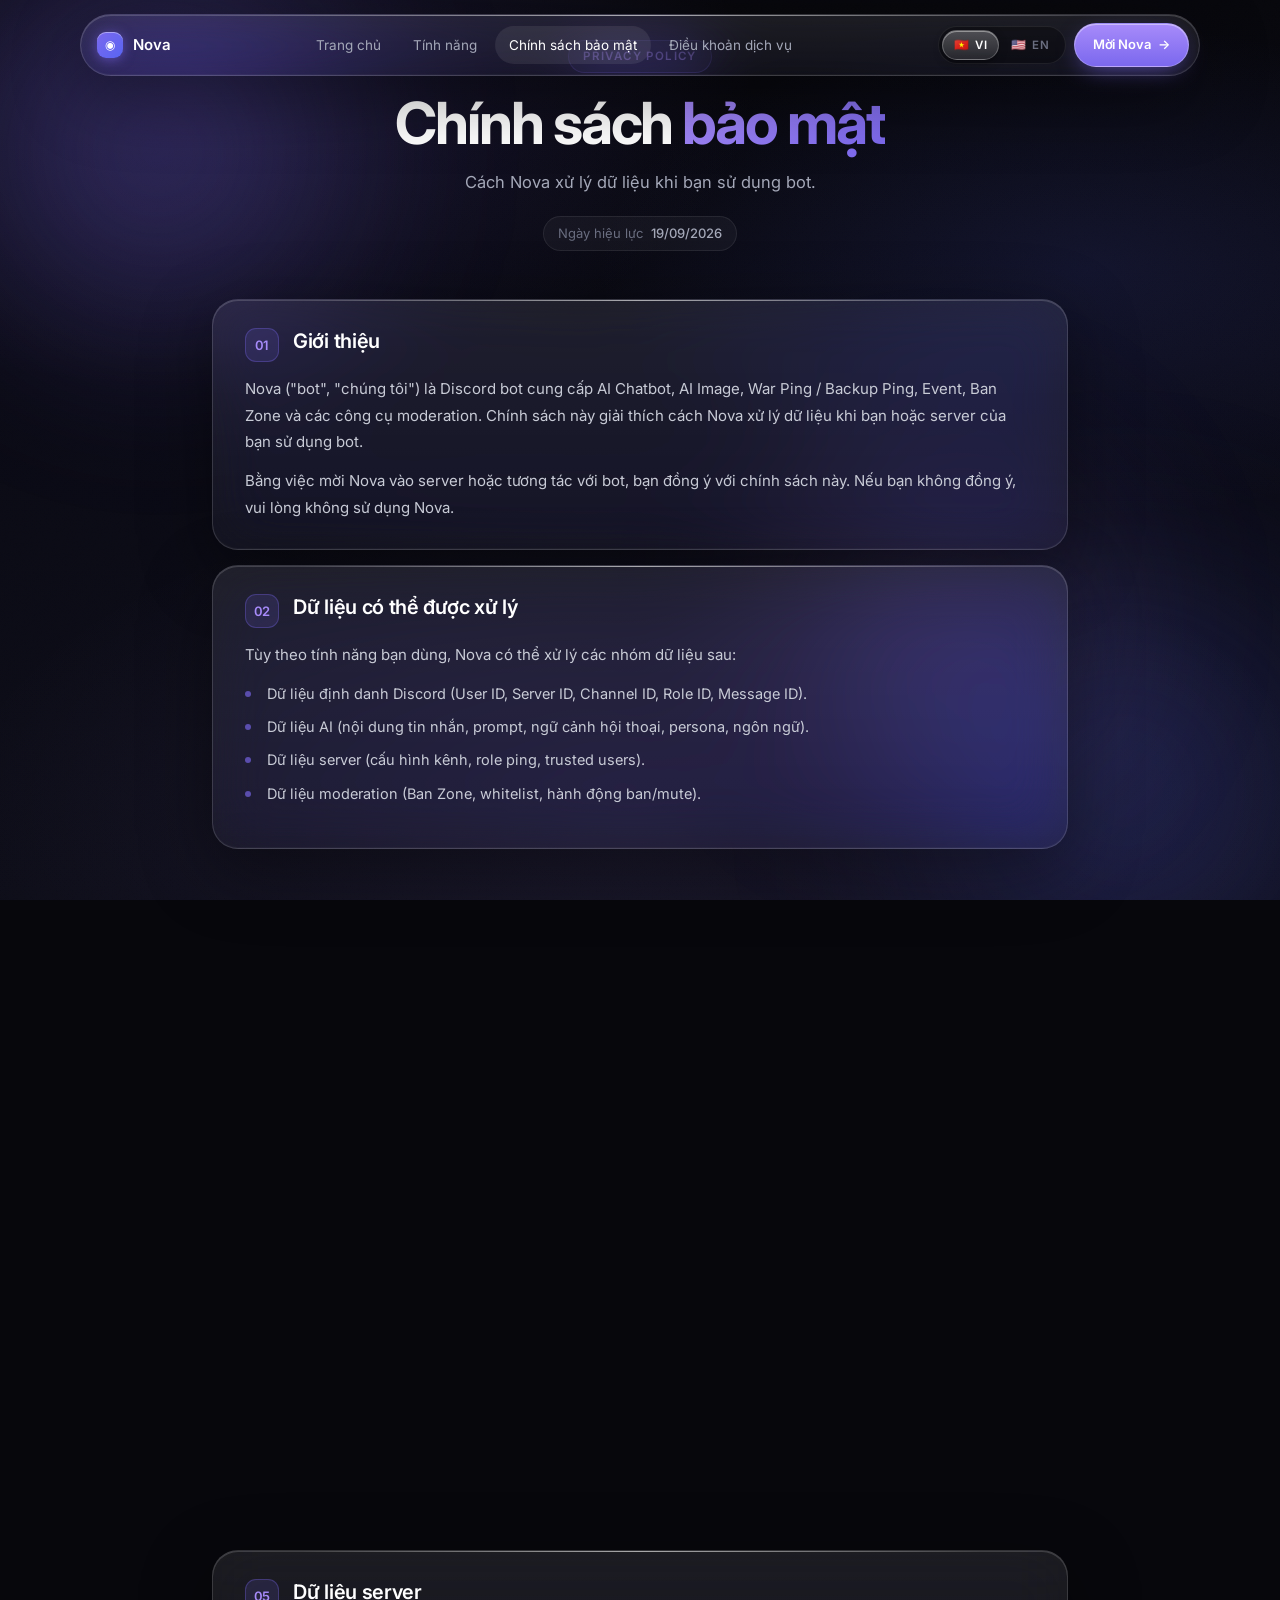
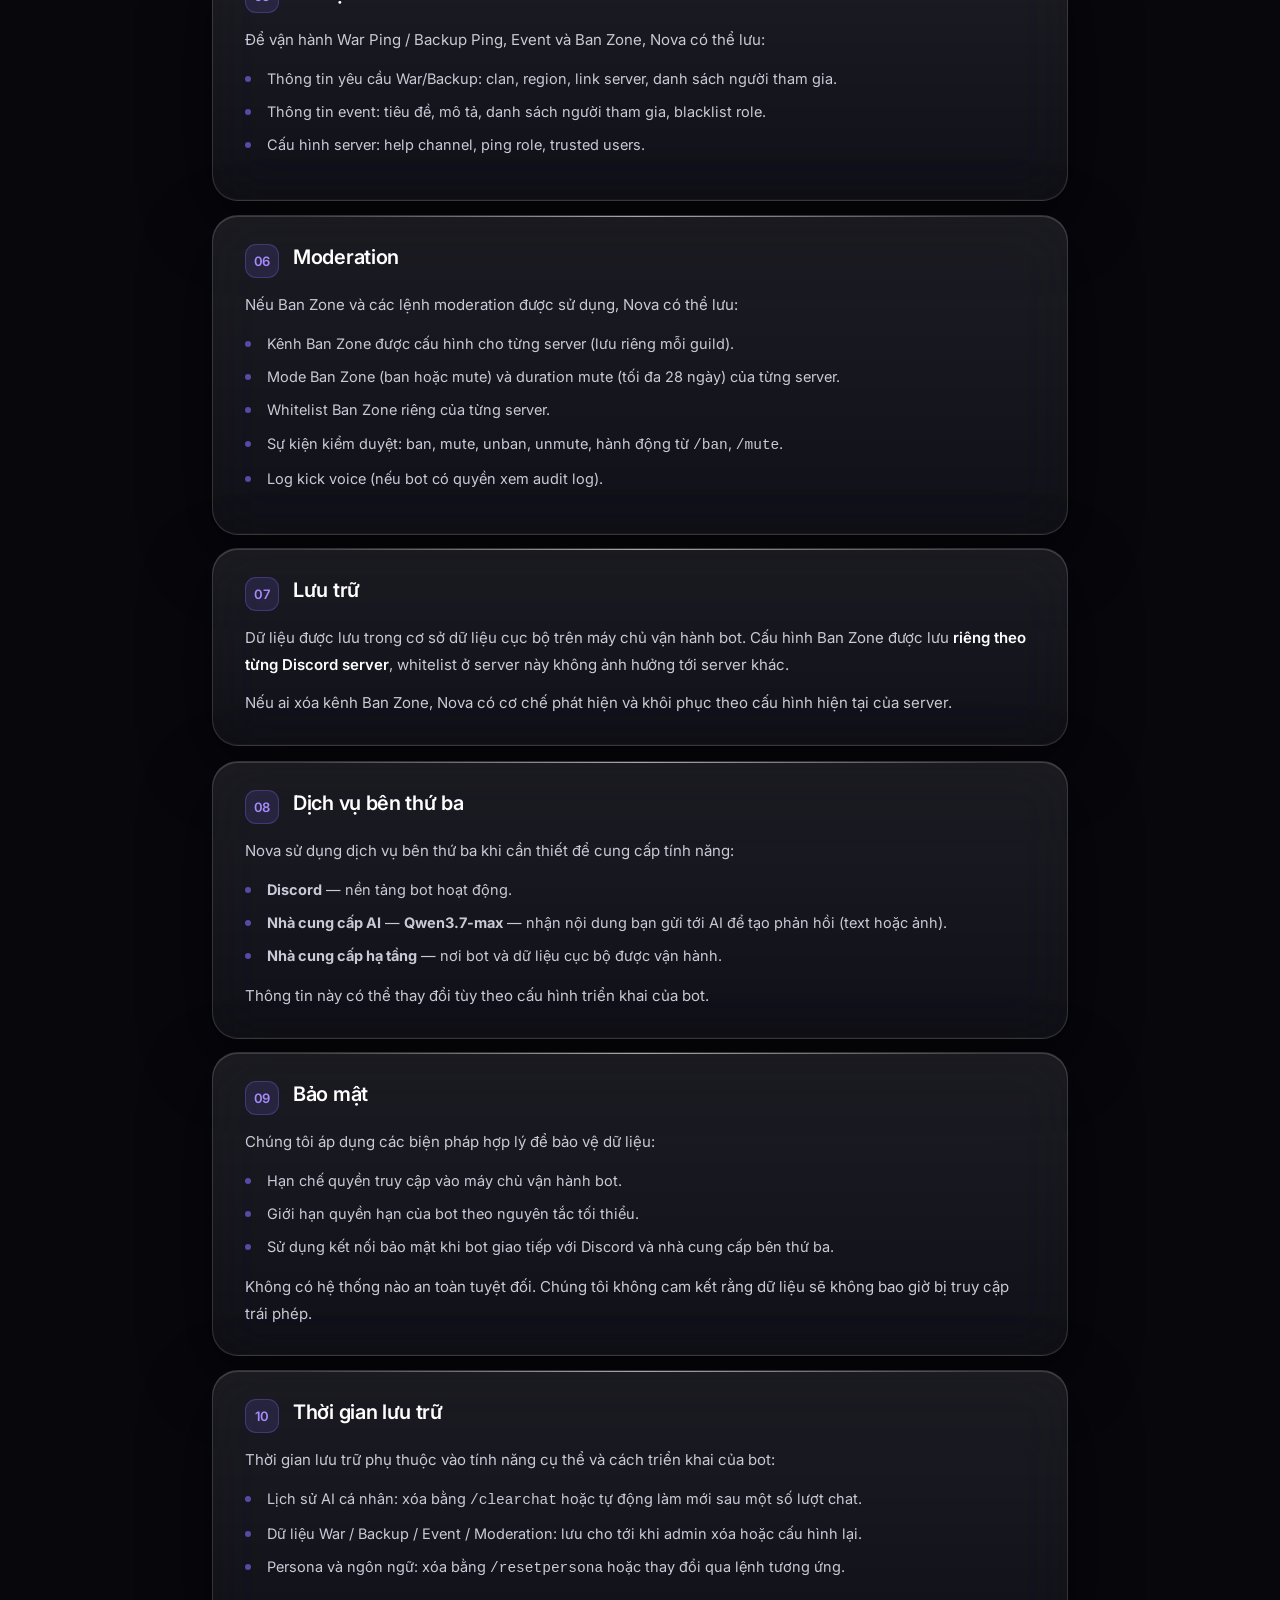
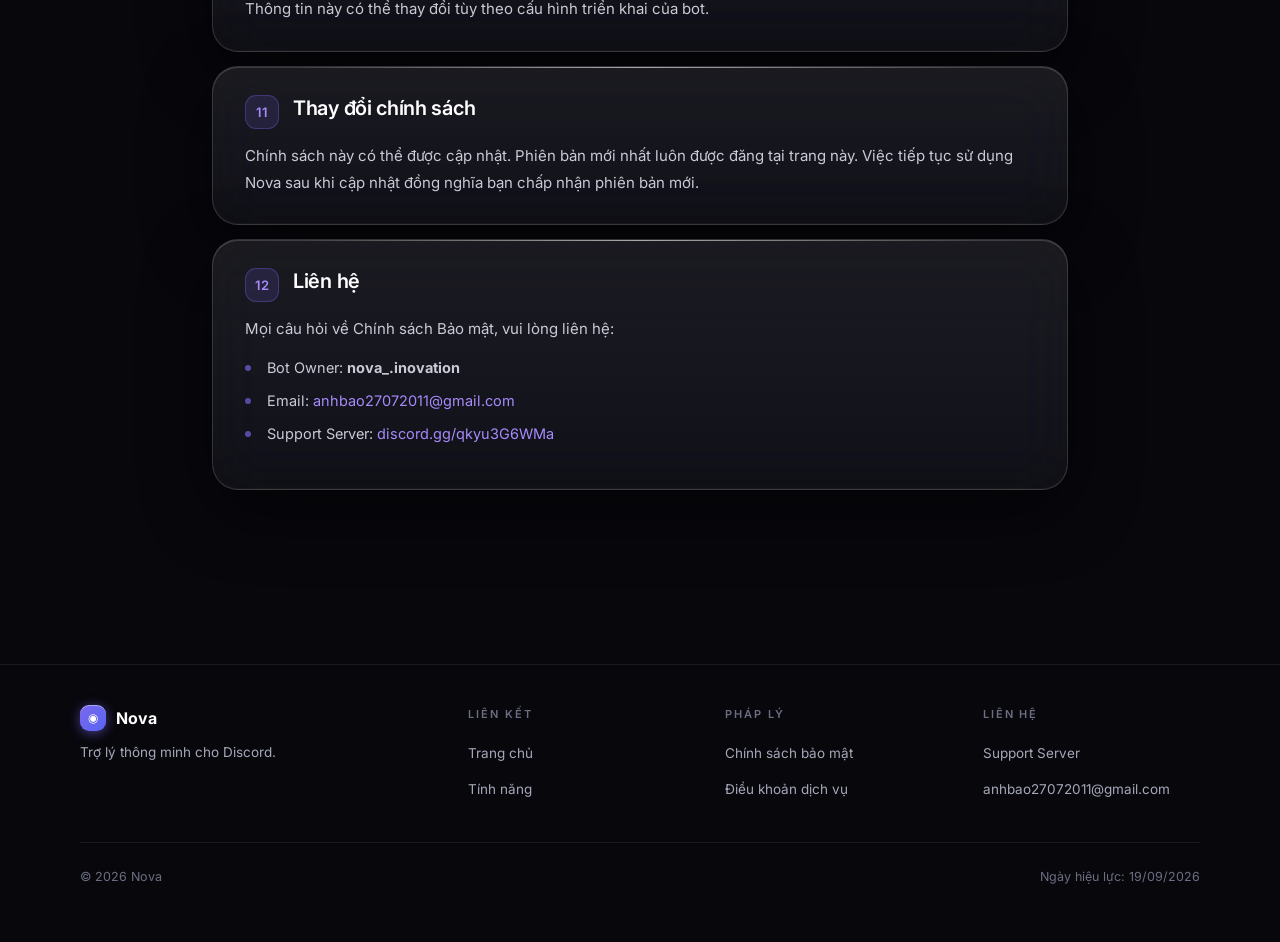
==== privacy-policy.html @ 2016fcd2 "Create privacy-policy.html" ====
<!DOCTYPE html>
<html lang="vi">
<head>
<meta charset="UTF-8">
<meta name="viewport" content="width=device-width, initial-scale=1, viewport-fit=cover">
<meta name="theme-color" content="#07070c">
<title>Chính sách bảo mật — Nova</title>
<meta name="description" content="Nova là Discord bot đa năng hỗ trợ AI, moderation, War, Backup, Event và nhiều công cụ quản lý cộng đồng.">
<meta property="og:title" content="Chính sách bảo mật — Nova">
<meta property="og:description" content="Cách Nova xử lý dữ liệu khi bạn sử dụng bot.">
<meta property="og:image" content="assets/avatar.png">
<meta name="twitter:card" content="summary_large_image">
<link rel="preconnect" href="https://fonts.googleapis.com">
<link rel="preconnect" href="https://fonts.gstatic.com" crossorigin>
<link href="https://fonts.googleapis.com/css2?family=Inter:wght@400;500;600;700&display=swap" rel="stylesheet">
<link rel="stylesheet" href="style.css">
</head>
<body data-page="privacy">

<div class="bg" aria-hidden="true">
  <div class="blob b1"></div>
  <div class="blob b2"></div>
  <div class="blob b3"></div>
</div>
<div class="grain" aria-hidden="true"></div>
<div class="page-fade" aria-hidden="true"></div>

<nav class="nav glass" aria-label="Main navigation">
  <a href="./index.html" class="nav-brand">
    <span class="nav-orb">◉</span>
    <span>Nova</span>
  </a>
  <div class="nav-links">
    <a href="./index.html" data-i18n="nav.home">Trang chủ</a>
    <a href="./index.html#features" data-i18n="nav.features">Tính năng</a>
    <a href="./privacy-policy.html" class="active" data-i18n="nav.privacy">Chính sách bảo mật</a>
    <a href="./terms-of-service.html" data-i18n="nav.terms">Điều khoản dịch vụ</a>
  </div>
  <div class="nav-right">
    <div class="lang" role="tablist" aria-label="Language">
      <span class="lang-thumb" aria-hidden="true"></span>
      <button data-lang="vi" class="active" role="tab" aria-selected="true">
        <span class="flag">🇻🇳</span><span>VI</span>
      </button>
      <button data-lang="en" role="tab" aria-selected="false">
        <span class="flag">🇺🇸</span><span>EN</span>
      </button>
    </div>
    <a href="#" data-invite class="invite-btn" target="_blank" rel="noopener noreferrer">
      <span data-i18n="nav.invite">Mời Nova</span>
      <span>→</span>
    </a>
    <button class="nav-toggle" aria-label="Menu" aria-expanded="false">
      <svg viewBox="0 0 24 24" fill="none" stroke="currentColor" stroke-width="2" stroke-linecap="round">
        <line x1="4" y1="7" x2="20" y2="7"/>
        <line x1="4" y1="12" x2="20" y2="12"/>
        <line x1="4" y1="17" x2="20" y2="17"/>
      </svg>
    </button>
  </div>
</nav>

<div class="mobile-menu glass" role="menu">
  <a href="./index.html" data-i18n="nav.home">Trang chủ</a>
  <a href="./index.html#features" data-i18n="nav.features">Tính năng</a>
  <a href="./privacy-policy.html" data-i18n="nav.privacy">Chính sách bảo mật</a>
  <a href="./terms-of-service.html" data-i18n="nav.terms">Điều khoản dịch vụ</a>
  <a href="#" data-invite class="invite-btn" target="_blank" rel="noopener noreferrer">
    <span data-i18n="nav.invite">Mời Nova</span>
    <span>→</span>
  </a>
</div>

<main class="legal-wrap">
  <div class="legal-head">
    <span class="legal-badge">Privacy Policy</span>
    <h1 class="reveal" data-i18n-html="legal.privacy.title">Chính sách <em>bảo mật</em></h1>
    <p class="section-sub reveal" data-i18n="legal.privacy.sub">Cách Nova xử lý dữ liệu khi bạn sử dụng bot.</p>
    <div class="meta reveal" style="margin-top:20px;">
      <span data-i18n="meta.effective">Ngày hiệu lực</span>
      <strong>19/09/2026</strong>
    </div>
  </div>

  <section class="legal-section glass reveal">
    <h2><span class="n">01</span><span>Giới thiệu</span></h2>
    <p>Nova ("bot", "chúng tôi") là Discord bot cung cấp AI Chatbot, AI Image, War Ping / Backup Ping, Event, Ban Zone và các công cụ moderation. Chính sách này giải thích cách Nova xử lý dữ liệu khi bạn hoặc server của bạn sử dụng bot.</p>
    <p>Bằng việc mời Nova vào server hoặc tương tác với bot, bạn đồng ý với chính sách này. Nếu bạn không đồng ý, vui lòng không sử dụng Nova.</p>
  </section>

  <section class="legal-section glass reveal">
    <h2><span class="n">02</span><span>Dữ liệu có thể được xử lý</span></h2>
    <p>Tùy theo tính năng bạn dùng, Nova có thể xử lý các nhóm dữ liệu sau:</p>
    <ul>
      <li>Dữ liệu định danh Discord (User ID, Server ID, Channel ID, Role ID, Message ID).</li>
      <li>Dữ liệu AI (nội dung tin nhắn, prompt, ngữ cảnh hội thoại, persona, ngôn ngữ).</li>
      <li>Dữ liệu server (cấu hình kênh, role ping, trusted users).</li>
      <li>Dữ liệu moderation (Ban Zone, whitelist, hành động ban/mute).</li>
    </ul>
  </section>

  <section class="legal-section glass reveal">
    <h2><span class="n">03</span><span>Dữ liệu Discord</span></h2>
    <p>Nova có thể lưu các định danh do Discord cung cấp để vận hành bot:</p>
    <ul>
      <li><strong>User ID</strong> — gắn cài đặt, lịch sử AI, tham gia event, bản ghi moderation với người dùng.</li>
      <li><strong>Server (Guild) ID</strong> — tách cấu hình và dữ liệu giữa các server, đặc biệt cho Ban Zone.</li>
      <li><strong>Channel ID</strong> — xác định kênh AI, kênh Ban Zone, panel.</li>
      <li><strong>Role ID</strong> — lưu role ping, hacker role, joined role, blacklist event.</li>
      <li><strong>Message ID</strong> — gắn panel tương tác với tin nhắn cụ thể.</li>
    </ul>
  </section>

  <section class="legal-section glass reveal">
    <h2><span class="n">04</span><span>Dữ liệu AI</span></h2>
    <p>Khi bạn sử dụng tính năng AI, Nova có thể xử lý:</p>
    <ul>
      <li>Prompt hoặc tin nhắn bạn gửi tới AI (qua <code>/chat</code> hoặc kênh AI).</li>
      <li>Prompt mô tả ảnh qua <code>/image</code> và ảnh AI tạo ra.</li>
      <li>Ngữ cảnh hội thoại (riêng từng người hoặc dùng chung cho cả kênh).</li>
      <li>Persona và ngôn ngữ giao diện bạn chọn.</li>
    </ul>
    <p>Nội dung bạn gửi tới AI có thể được truyền tới nhà cung cấp mô hình bên thứ ba <strong>Qwen3.7-max</strong> để tạo phản hồi. Chúng tôi không kiểm soát chính sách xử lý dữ liệu của nhà cung cấp đó.</p>
  </section>

  <section class="legal-section glass reveal">
    <h2><span class="n">05</span><span>Dữ liệu server</span></h2>
    <p>Để vận hành War Ping / Backup Ping, Event và Ban Zone, Nova có thể lưu:</p>
    <ul>
      <li>Thông tin yêu cầu War/Backup: clan, region, link server, danh sách người tham gia.</li>
      <li>Thông tin event: tiêu đề, mô tả, danh sách người tham gia, blacklist role.</li>
      <li>Cấu hình server: help channel, ping role, trusted users.</li>
    </ul>
  </section>

  <section class="legal-section glass reveal">
    <h2><span class="n">06</span><span>Moderation</span></h2>
    <p>Nếu Ban Zone và các lệnh moderation được sử dụng, Nova có thể lưu:</p>
    <ul>
      <li>Kênh Ban Zone được cấu hình cho từng server (lưu riêng mỗi guild).</li>
      <li>Mode Ban Zone (ban hoặc mute) và duration mute (tối đa 28 ngày) của từng server.</li>
      <li>Whitelist Ban Zone riêng của từng server.</li>
      <li>Sự kiện kiểm duyệt: ban, mute, unban, unmute, hành động từ <code>/ban</code>, <code>/mute</code>.</li>
      <li>Log kick voice (nếu bot có quyền xem audit log).</li>
    </ul>
  </section>

  <section class="legal-section glass reveal">
    <h2><span class="n">07</span><span>Lưu trữ</span></h2>
    <p>Dữ liệu được lưu trong cơ sở dữ liệu cục bộ trên máy chủ vận hành bot. Cấu hình Ban Zone được lưu <strong>riêng theo từng Discord server</strong>, whitelist ở server này không ảnh hưởng tới server khác.</p>
    <p>Nếu ai xóa kênh Ban Zone, Nova có cơ chế phát hiện và khôi phục theo cấu hình hiện tại của server.</p>
  </section>

  <section class="legal-section glass reveal">
    <h2><span class="n">08</span><span>Dịch vụ bên thứ ba</span></h2>
    <p>Nova sử dụng dịch vụ bên thứ ba khi cần thiết để cung cấp tính năng:</p>
    <ul>
      <li><strong>Discord</strong> — nền tảng bot hoạt động.</li>
      <li><strong>Nhà cung cấp AI</strong> — <strong>Qwen3.7-max</strong> — nhận nội dung bạn gửi tới AI để tạo phản hồi (text hoặc ảnh).</li>
      <li><strong>Nhà cung cấp hạ tầng</strong> — nơi bot và dữ liệu cục bộ được vận hành.</li>
    </ul>
    <p>Thông tin này có thể thay đổi tùy theo cấu hình triển khai của bot.</p>
  </section>

  <section class="legal-section glass reveal">
    <h2><span class="n">09</span><span>Bảo mật</span></h2>
    <p>Chúng tôi áp dụng các biện pháp hợp lý để bảo vệ dữ liệu:</p>
    <ul>
      <li>Hạn chế quyền truy cập vào máy chủ vận hành bot.</li>
      <li>Giới hạn quyền hạn của bot theo nguyên tắc tối thiểu.</li>
      <li>Sử dụng kết nối bảo mật khi bot giao tiếp với Discord và nhà cung cấp bên thứ ba.</li>
    </ul>
    <p>Không có hệ thống nào an toàn tuyệt đối. Chúng tôi không cam kết rằng dữ liệu sẽ không bao giờ bị truy cập trái phép.</p>
  </section>

  <section class="legal-section glass reveal">
    <h2><span class="n">10</span><span>Thời gian lưu trữ</span></h2>
    <p>Thời gian lưu trữ phụ thuộc vào tính năng cụ thể và cách triển khai của bot:</p>
    <ul>
      <li>Lịch sử AI cá nhân: xóa bằng <code>/clearchat</code> hoặc tự động làm mới sau một số lượt chat.</li>
      <li>Dữ liệu War / Backup / Event / Moderation: lưu cho tới khi admin xóa hoặc cấu hình lại.</li>
      <li>Persona và ngôn ngữ: xóa bằng <code>/resetpersona</code> hoặc thay đổi qua lệnh tương ứng.</li>
    </ul>
    <p>Thông tin này có thể thay đổi tùy theo cấu hình triển khai của bot.</p>
  </section>

  <section class="legal-section glass reveal">
    <h2><span class="n">11</span><span>Thay đổi chính sách</span></h2>
    <p>Chính sách này có thể được cập nhật. Phiên bản mới nhất luôn được đăng tại trang này. Việc tiếp tục sử dụng Nova sau khi cập nhật đồng nghĩa bạn chấp nhận phiên bản mới.</p>
  </section>

  <section class="legal-section glass reveal">
    <h2><span class="n">12</span><span>Liên hệ</span></h2>
    <p>Mọi câu hỏi về Chính sách Bảo mật, vui lòng liên hệ:</p>
    <ul>
      <li>Bot Owner: <strong>nova_.inovation</strong></li>
      <li>Email: <a href="mailto:anhbao27072011@gmail.com">anhbao27072011@gmail.com</a></li>
      <li>Support Server: <a href="https://discord.gg/qkyu3G6WMa" target="_blank" rel="noopener noreferrer">discord.gg/qkyu3G6WMa</a></li>
    </ul>
  </section>
</main>

<footer>
  <div class="footer-inner">
    <div>
      <div class="footer-brand"><span class="nav-orb">◉</span><span>Nova</span></div>
      <p class="footer-tagline" data-i18n="footer.tagline">Trợ lý thông minh cho Discord.</p>
    </div>
    <div class="footer-col">
      <h5 data-i18n="footer.links">Liên kết</h5>
      <ul>
        <li><a href="./index.html" data-i18n="nav.home">Trang chủ</a></li>
        <li><a href="./index.html#features" data-i18n="nav.features">Tính năng</a></li>
      </ul>
    </div>
    <div class="footer-col">
      <h5 data-i18n="footer.legal">Pháp lý</h5>
      <ul>
        <li><a href="./privacy-policy.html" data-i18n="nav.privacy">Chính sách bảo mật</a></li>
        <li><a href="./terms-of-service.html" data-i18n="nav.terms">Điều khoản dịch vụ</a></li>
      </ul>
    </div>
    <div class="footer-col">
      <h5 data-i18n="footer.contact">Liên hệ</h5>
      <ul>
        <li><a href="https://discord.gg/qkyu3G6WMa" target="_blank" rel="noopener noreferrer">Support Server</a></li>
        <li><a href="mailto:anhbao27072011@gmail.com">anhbao27072011@gmail.com</a></li>
      </ul>
    </div>
  </div>
  <div class="footer-bottom">
    <span data-i18n="footer.copyright">© 2026 Nova</span>
    <span><span data-i18n="footer.effective">Ngày hiệu lực</span>: 19/09/2026</span>
  </div>
</footer>

<script src="script.js"></script>
</body>
</html>
---- style.css ----
/* ============================================================
   NOVA — iOS 27 Liquid Glass Theme
   ============================================================ */

*, *::before, *::after { box-sizing: border-box; margin: 0; padding: 0; }

:root {
  --bg: #07070c;
  --bg-2: #0d0d18;
  --fg: #f2f3f7;
  --fg-dim: #a4a8b8;
  --fg-mute: #6a6e80;
  --line: rgba(255,255,255,0.08);
  --line-2: rgba(255,255,255,0.14);

  --accent: #7b68ee;
  --accent-2: #5865f2;
  --accent-3: #a78bfa;
  --accent-soft: rgba(123,104,238,0.18);

  --glass: rgba(255,255,255,0.055);
  --glass-2: rgba(255,255,255,0.085);
  --glass-3: rgba(255,255,255,0.12);

  --shadow-1: 0 8px 32px rgba(0,0,0,0.32);
  --shadow-2: 0 20px 70px rgba(0,0,0,0.42);

  --r-sm: 14px;
  --r-md: 20px;
  --r-lg: 26px;
  --r-xl: 34px;
  --r-pill: 999px;

  --nav-h: 62px;
  --ease: cubic-bezier(.34,1.56,.64,1);
  --ease-out: cubic-bezier(.16,1,.3,1);
}

html { scroll-behavior: smooth; -webkit-text-size-adjust: 100%; }

body {
  font-family: -apple-system, BlinkMacSystemFont, 'SF Pro Display', 'Inter', system-ui, sans-serif;
  font-size: 16px;
  line-height: 1.65;
  color: var(--fg);
  background: var(--bg);
  -webkit-font-smoothing: antialiased;
  min-height: 100vh;
  overflow-x: hidden;
  position: relative;
  padding-bottom: env(safe-area-inset-bottom);
}

body.lang-loading { opacity: 0; }
body.lang-ready { opacity: 1; transition: opacity .35s var(--ease-out); }

a { color: inherit; text-decoration: none; transition: color .2s; }
button { font: inherit; color: inherit; background: none; border: none; cursor: pointer; }
img { display: block; max-width: 100%; height: auto; }

::selection { background: var(--accent-soft); color: #fff; }

/* ============ BACKGROUND ============ */
.bg {
  position: fixed;
  inset: 0;
  z-index: -2;
  overflow: hidden;
  pointer-events: none;
  background:
    radial-gradient(ellipse 80% 60% at 15% 10%, rgba(123,104,238,0.16), transparent 55%),
    radial-gradient(ellipse 70% 50% at 85% 30%, rgba(88,101,242,0.12), transparent 55%),
    radial-gradient(ellipse 90% 60% at 50% 90%, rgba(167,139,250,0.09), transparent 60%),
    linear-gradient(180deg, #07070c 0%, #0a0a14 40%, #0d0d18 100%);
}

.blob {
  position: absolute;
  border-radius: 50%;
  filter: blur(90px);
  opacity: .55;
  will-change: transform;
  transform: translate3d(0,0,0);
}
.blob.b1 {
  width: 520px; height: 520px;
  top: -12%; left: -8%;
  background: radial-gradient(circle, rgba(123,104,238,0.65), transparent 68%);
  animation: drift1 28s ease-in-out infinite;
}
.blob.b2 {
  width: 620px; height: 620px;
  bottom: -22%; right: -12%;
  background: radial-gradient(circle, rgba(88,101,242,0.5), transparent 68%);
  animation: drift2 34s ease-in-out infinite;
}
.blob.b3 {
  width: 480px; height: 480px;
  top: 42%; left: 55%;
  background: radial-gradient(circle, rgba(167,139,250,0.42), transparent 68%);
  animation: drift3 40s ease-in-out infinite;
}
@keyframes drift1 {
  0%,100% { transform: translate3d(0,0,0) scale(1); }
  50% { transform: translate3d(80px,60px,0) scale(1.12); }
}
@keyframes drift2 {
  0%,100% { transform: translate3d(0,0,0) scale(1); }
  50% { transform: translate3d(-90px,-50px,0) scale(.92); }
}
@keyframes drift3 {
  0%,100% { transform: translate3d(-50%,-50%,0) scale(1); }
  50% { transform: translate3d(-30%,-40%,0) scale(1.2); }
}

.grain {
  position: fixed; inset: 0;
  z-index: -1;
  pointer-events: none;
  opacity: .035;
  mix-blend-mode: overlay;
  background-image: url("data:image/svg+xml;utf8,<svg xmlns='http://www.w3.org/2000/svg' width='180' height='180'><filter id='n'><feTurbulence type='fractalNoise' baseFrequency='.9' numOctaves='2' stitchTiles='stitch'/></filter><rect width='100%25' height='100%25' filter='url(%23n)'/></svg>");
}

/* ============ GLASS ============ */
.glass {
  background: linear-gradient(180deg, rgba(255,255,255,.085), rgba(255,255,255,.04));
  backdrop-filter: blur(28px) saturate(180%);
  -webkit-backdrop-filter: blur(28px) saturate(180%);
  border: 1px solid var(--line-2);
  box-shadow:
    var(--shadow-2),
    inset 0 1px 0 rgba(255,255,255,.16),
    inset 0 -1px 0 rgba(255,255,255,.03);
  position: relative;
}
.glass::before {
  content: '';
  position: absolute; top: 0; left: 10%; right: 10%; height: 1px;
  background: linear-gradient(90deg, transparent, rgba(255,255,255,.55), transparent);
  pointer-events: none;
}

/* ============ PAGE TRANSITION ============ */
.page-fade {
  position: fixed; inset: 0;
  z-index: 9999;
  pointer-events: none;
  background: var(--bg);
  opacity: 0;
  transition: opacity .38s var(--ease-out);
}
.page-fade.active { opacity: 1; pointer-events: auto; }

/* ============ NAVBAR ============ */
.nav {
  position: fixed;
  top: calc(14px + env(safe-area-inset-top));
  left: 50%;
  transform: translateX(-50%) scale(1);
  z-index: 100;
  width: min(1120px, calc(100vw - 28px));
  height: var(--nav-h);
  display: flex;
  align-items: center;
  justify-content: space-between;
  gap: 12px;
  padding: 0 10px 0 16px;
  border-radius: var(--r-pill);
  transition: transform .4s var(--ease), backdrop-filter .3s;
}
.nav.scrolled { transform: translateX(-50%) scale(.97); }

.nav-brand {
  display: flex;
  align-items: center;
  gap: 10px;
  font-weight: 600;
  font-size: 15px;
  letter-spacing: -.01em;
  color: #fff;
  flex-shrink: 0;
}
.nav-orb {
  width: 26px; height: 26px;
  border-radius: 9px;
  background: linear-gradient(135deg, var(--accent), var(--accent-2));
  box-shadow: 0 2px 12px rgba(123,104,238,.55), inset 0 1px 0 rgba(255,255,255,.4);
  display: flex; align-items: center; justify-content: center;
  font-size: 12px;
}
.nav-links {
  display: flex;
  gap: 4px;
  font-size: 13.5px;
  color: var(--fg-dim);
  flex: 1;
  justify-content: center;
}
.nav-links a {
  padding: 8px 14px;
  border-radius: var(--r-pill);
  transition: color .25s, background .25s;
  white-space: nowrap;
}
.nav-links a:hover { color: var(--fg); background: rgba(255,255,255,.05); }
.nav-links a.active { color: #fff; background: rgba(255,255,255,.08); }

.nav-right { display: flex; align-items: center; gap: 8px; flex-shrink: 0; }

/* ============ LANGUAGE SWITCH (iOS segmented) ============ */
.lang {
  position: relative;
  display: inline-flex;
  padding: 3px;
  border-radius: var(--r-pill);
  background: rgba(0,0,0,.32);
  border: 1px solid rgba(255,255,255,.08);
  height: 38px;
  align-items: center;
}
.lang-thumb {
  position: absolute;
  top: 3px; bottom: 3px;
  border-radius: var(--r-pill);
  background: linear-gradient(180deg, rgba(255,255,255,.26), rgba(255,255,255,.11));
  border: 1px solid rgba(255,255,255,.24);
  box-shadow: 0 3px 10px -2px rgba(0,0,0,.5), inset 0 1px 0 rgba(255,255,255,.4);
  transition: transform .5s var(--ease), width .5s var(--ease);
  z-index: 1;
  pointer-events: none;
}
.lang button {
  position: relative;
  z-index: 2;
  padding: 6px 12px;
  border-radius: var(--r-pill);
  font-size: 11.5px;
  font-weight: 600;
  letter-spacing: .06em;
  color: var(--fg-mute);
  transition: color .3s;
  display: inline-flex;
  align-items: center;
  gap: 5px;
}
.lang button.active { color: #fff; }
.lang button .flag { font-size: 12px; line-height: 1; }

/* ============ INVITE BUTTON ============ */
.invite-btn {
  display: inline-flex;
  align-items: center;
  gap: 7px;
  padding: 10px 18px;
  border-radius: var(--r-pill);
  background: linear-gradient(180deg, var(--accent-3), var(--accent));
  color: #fff !important;
  font-size: 13px;
  font-weight: 600;
  letter-spacing: -.005em;
  border: 1px solid rgba(255,255,255,.24);
  box-shadow: 0 8px 24px -8px rgba(123,104,238,.7), inset 0 1px 0 rgba(255,255,255,.4);
  transition: transform .3s var(--ease), box-shadow .3s, filter .2s;
  white-space: nowrap;
}
.invite-btn:hover {
  transform: translateY(-1px) scale(1.02);
  box-shadow: 0 12px 32px -8px rgba(123,104,238,.85), inset 0 1px 0 rgba(255,255,255,.5);
  filter: brightness(1.06);
}
.invite-btn:active { transform: scale(.97); }

/* ============ MOBILE NAV ============ */
.nav-toggle {
  display: none;
  width: 42px; height: 42px;
  border-radius: 50%;
  background: rgba(255,255,255,.06);
  border: 1px solid var(--line);
  align-items: center;
  justify-content: center;
  color: var(--fg);
}
.nav-toggle svg { width: 18px; height: 18px; }

.mobile-menu {
  position: fixed;
  top: calc(var(--nav-h) + 22px + env(safe-area-inset-top));
  left: 14px;
  right: 14px;
  z-index: 99;
  border-radius: var(--r-lg);
  padding: 10px;
  display: none;
  flex-direction: column;
  gap: 2px;
  transform-origin: top center;
  opacity: 0;
  transform: scale(.94) translateY(-8px);
  transition: opacity .35s var(--ease-out), transform .45s var(--ease);
}
.mobile-menu.open {
  display: flex;
  opacity: 1;
  transform: scale(1) translateY(0);
}
.mobile-menu a {
  padding: 14px 18px;
  border-radius: var(--r-md);
  font-size: 15px;
  font-weight: 500;
  color: var(--fg);
  transition: background .2s;
}
.mobile-menu a:hover, .mobile-menu a.active { background: rgba(255,255,255,.06); }
.mobile-menu .invite-btn { margin-top: 8px; justify-content: center; }

@media (max-width: 860px) {
  .nav-links { display: none; }
  .nav-right .invite-btn { display: none; }
  .nav-toggle { display: inline-flex; }
}

/* ============ LAYOUT ============ */
.container {
  max-width: 1120px;
  margin: 0 auto;
  padding: 0 22px;
  position: relative;
  z-index: 1;
}

main { padding-top: calc(var(--nav-h) + 60px + env(safe-area-inset-top)); }

/* ============ HERO ============ */
.hero {
  text-align: center;
  padding: 40px 22px 90px;
  max-width: 920px;
  margin: 0 auto;
  position: relative;
  z-index: 1;
}

.hero-avatar {
  width: 108px;
  height: 108px;
  margin: 0 auto 26px;
  border-radius: 28px;
  padding: 4px;
  background: linear-gradient(135deg, rgba(255,255,255,.24), rgba(255,255,255,.06));
  border: 1px solid var(--line-2);
  box-shadow:
    0 20px 60px -18px rgba(123,104,238,.6),
    0 0 80px -20px rgba(123,104,238,.5),
    inset 0 1px 0 rgba(255,255,255,.35);
  animation: floaty 5s ease-in-out infinite;
  position: relative;
}
.hero-avatar::after {
  content: '';
  position: absolute;
  inset: -30%;
  border-radius: 50%;
  background: radial-gradient(circle, rgba(123,104,238,.24), transparent 60%);
  filter: blur(30px);
  z-index: -1;
  pointer-events: none;
}
.hero-avatar img, .hero-avatar .fallback {
  width: 100%; height: 100%;
  border-radius: 24px;
  object-fit: cover;
  background: linear-gradient(135deg, var(--accent), var(--accent-2));
  display: flex; align-items: center; justify-content: center;
  color: #fff; font-weight: 700; font-size: 42px;
}
@keyframes floaty {
  0%,100% { transform: translateY(0); }
  50% { transform: translateY(-8px); }
}

.hero h1 {
  font-size: clamp(38px, 7vw, 68px);
  font-weight: 700;
  letter-spacing: -.035em;
  line-height: 1.04;
  margin-bottom: 16px;
  color: #fff;
}
.hero h1 em {
  font-style: normal;
  background: linear-gradient(135deg, #fff 0%, var(--accent-3) 60%, var(--accent) 100%);
  -webkit-background-clip: text;
  background-clip: text;
  -webkit-text-fill-color: transparent;
}
.hero-tagline {
  font-size: clamp(16px, 2vw, 19px);
  color: var(--fg-dim);
  max-width: 620px;
  margin: 0 auto 34px;
  line-height: 1.65;
}
.hero-actions {
  display: flex;
  justify-content: center;
  flex-wrap: wrap;
  gap: 12px;
  margin-bottom: 22px;
}
.btn {
  display: inline-flex;
  align-items: center;
  gap: 9px;
  padding: 14px 26px;
  border-radius: var(--r-pill);
  font-size: 14.5px;
  font-weight: 600;
  letter-spacing: -.005em;
  transition: transform .3s var(--ease), box-shadow .3s, background .2s, border-color .2s;
  cursor: pointer;
  white-space: nowrap;
}
.btn:active { transform: scale(.97); }
.btn-primary {
  background: linear-gradient(180deg, var(--accent-3), var(--accent));
  color: #fff !important;
  border: 1px solid rgba(255,255,255,.22);
  box-shadow: 0 12px 32px -10px rgba(123,104,238,.7), inset 0 1px 0 rgba(255,255,255,.4);
}
.btn-primary:hover {
  transform: translateY(-2px);
  box-shadow: 0 18px 42px -12px rgba(123,104,238,.9), inset 0 1px 0 rgba(255,255,255,.5);
  filter: brightness(1.06);
}
.btn-ghost {
  background: rgba(255,255,255,.05);
  color: var(--fg) !important;
  border: 1px solid var(--line-2);
}
.btn-ghost:hover {
  background: rgba(255,255,255,.09);
  border-color: rgba(255,255,255,.22);
  transform: translateY(-2px);
}

/* ============ SECTIONS ============ */
.section { padding: 80px 0; position: relative; z-index: 1; }

.section-head {
  text-align: center;
  max-width: 720px;
  margin: 0 auto 56px;
}
.section-eyebrow {
  display: inline-block;
  font-size: 11.5px;
  font-weight: 600;
  letter-spacing: .22em;
  text-transform: uppercase;
  color: var(--accent-3);
  margin-bottom: 14px;
}
.section h2 {
  font-size: clamp(28px, 4.5vw, 46px);
  font-weight: 700;
  letter-spacing: -.03em;
  line-height: 1.1;
  color: #fff;
  margin-bottom: 14px;
}
.section h2 em {
  font-style: normal;
  background: linear-gradient(135deg, var(--accent-3), var(--accent));
  -webkit-background-clip: text;
  background-clip: text;
  -webkit-text-fill-color: transparent;
}
.section-sub {
  font-size: 16.5px;
  color: var(--fg-dim);
  max-width: 620px;
  margin: 0 auto;
  line-height: 1.7;
}

/* ============ FEATURE CARDS ============ */
.features {
  display: grid;
  grid-template-columns: repeat(auto-fit, minmax(280px, 1fr));
  gap: 18px;
}
.feature-card {
  padding: 26px 26px 24px;
  border-radius: var(--r-lg);
  transition: transform .4s var(--ease), border-color .3s, box-shadow .3s;
  will-change: transform;
  display: flex;
  flex-direction: column;
  min-height: 210px;
  cursor: default;
}
.feature-card:hover {
  transform: translateY(-4px);
  border-color: rgba(255,255,255,.2);
  box-shadow:
    0 26px 80px -20px rgba(0,0,0,.55),
    0 0 40px -14px rgba(123,104,238,.35),
    inset 0 1px 0 rgba(255,255,255,.24);
}
.feature-icon {
  width: 48px;
  height: 48px;
  border-radius: 15px;
  display: inline-flex;
  align-items: center;
  justify-content: center;
  font-size: 22px;
  margin-bottom: 18px;
  background: linear-gradient(180deg, rgba(255,255,255,.14), rgba(255,255,255,.05));
  border: 1px solid var(--line-2);
  box-shadow: inset 0 1px 0 rgba(255,255,255,.22);
  transition: transform .5s var(--ease);
}
.feature-card:hover .feature-icon { transform: scale(1.08) rotate(-4deg); }
.feature-card h3 {
  font-size: 18px;
  font-weight: 600;
  letter-spacing: -.01em;
  color: #fff;
  margin-bottom: 8px;
}
.feature-card p {
  font-size: 14.5px;
  color: var(--fg-dim);
  line-height: 1.7;
  flex: 1;
}
.feature-cmds {
  display: flex;
  flex-wrap: wrap;
  gap: 6px;
  margin-top: 16px;
}
.cmd-chip {
  display: inline-flex;
  align-items: center;
  font-family: 'SF Mono', ui-monospace, Menlo, monospace;
  font-size: 11.5px;
  color: var(--accent-3);
  padding: 4px 10px;
  border-radius: 7px;
  background: rgba(123,104,238,.12);
  border: 1px solid rgba(123,104,238,.28);
  transition: background .2s;
}
.feature-card:hover .cmd-chip {
  background: rgba(123,104,238,.18);
}

/* ============ COMMANDS LIST ============ */
.commands-grid {
  display: grid;
  grid-template-columns: repeat(auto-fit, minmax(240px, 1fr));
  gap: 10px;
}
.cmd-row {
  display: flex;
  align-items: center;
  gap: 14px;
  padding: 14px 18px;
  border-radius: var(--r-md);
  background: linear-gradient(180deg, rgba(255,255,255,.055), rgba(255,255,255,.02));
  border: 1px solid var(--line);
  transition: background .25s, transform .25s;
}
.cmd-row:hover {
  background: rgba(255,255,255,.08);
  transform: translateX(3px);
}
.cmd-row code {
  font-family: 'SF Mono', ui-monospace, Menlo, monospace;
  font-size: 12.5px;
  color: var(--accent-3);
  padding: 5px 11px;
  border-radius: 7px;
  background: rgba(123,104,238,.14);
  border: 1px solid rgba(123,104,238,.28);
  white-space: nowrap;
  flex-shrink: 0;
}
.cmd-row span {
  font-size: 13.5px;
  color: var(--fg-dim);
  line-height: 1.5;
}

/* ============ HELP MENU MOCKUP ============ */
.help-mock {
  max-width: 560px;
  margin: 0 auto;
  border-radius: var(--r-xl);
  padding: 26px 26px 22px;
  overflow: hidden;
}
.help-mock-head {
  display: flex;
  align-items: center;
  gap: 12px;
  padding-bottom: 18px;
  margin-bottom: 18px;
  border-bottom: 1px solid var(--line);
}
.help-mock-orb {
  width: 32px; height: 32px;
  border-radius: 10px;
  background: linear-gradient(135deg, var(--accent), var(--accent-2));
  display: flex; align-items: center; justify-content: center;
  font-size: 14px;
  box-shadow: 0 3px 12px rgba(123,104,238,.5);
}
.help-mock-head h4 { font-size: 15px; font-weight: 600; color: #fff; }
.help-mock-head p { font-size: 12px; color: var(--fg-mute); }

.help-mock-body h5 {
  font-size: 19px;
  font-weight: 600;
  color: #fff;
  margin-bottom: 12px;
  letter-spacing: -.01em;
}
.help-mock-body > p {
  font-size: 13.5px;
  color: var(--fg-dim);
  margin-bottom: 22px;
  line-height: 1.7;
}
.help-mock-label {
  font-size: 11px;
  font-weight: 600;
  letter-spacing: .16em;
  text-transform: uppercase;
  color: var(--fg-mute);
  margin-bottom: 12px;
}

/* ============ CUSTOM DROPDOWN ============ */
.dropdown {
  position: relative;
  width: 100%;
  margin-bottom: 20px;
}
.dropdown-toggle {
  width: 100%;
  display: flex;
  align-items: center;
  justify-content: space-between;
  gap: 12px;
  padding: 14px 20px;
  border-radius: var(--r-md);
  background: linear-gradient(180deg, rgba(255,255,255,.09), rgba(255,255,255,.035));
  border: 1px solid var(--line-2);
  box-shadow: inset 0 1px 0 rgba(255,255,255,.16);
  font-size: 14px;
  font-weight: 500;
  color: var(--fg);
  transition: background .25s, border-color .25s, transform .25s;
}
.dropdown-toggle:hover { background: rgba(255,255,255,.11); }
.dropdown.open .dropdown-toggle {
  background: rgba(255,255,255,.12);
  border-color: rgba(255,255,255,.24);
}
.dropdown-toggle .chev {
  transition: transform .35s var(--ease);
  color: var(--fg-mute);
  font-size: 12px;
}
.dropdown.open .dropdown-toggle .chev { transform: rotate(180deg); }

.dropdown-menu {
  position: absolute;
  bottom: calc(100% + 8px);
  left: 0; right: 0;
  z-index: 50;
  padding: 8px;
  border-radius: var(--r-md);
  background: rgba(20, 20, 32, 0.85);
  backdrop-filter: blur(32px) saturate(180%);
  -webkit-backdrop-filter: blur(32px) saturate(180%);
  border: 1px solid var(--line-2);
  box-shadow: 0 24px 60px -12px rgba(0,0,0,.7), inset 0 1px 0 rgba(255,255,255,.14);
  opacity: 0;
  transform: scale(.94) translateY(6px);
  transform-origin: bottom center;
  pointer-events: none;
  transition: opacity .28s var(--ease-out), transform .38s var(--ease);
}
.dropdown.open .dropdown-menu {
  opacity: 1;
  transform: scale(1) translateY(0);
  pointer-events: auto;
}
.dropdown-item {
  display: flex;
  align-items: center;
  justify-content: space-between;
  gap: 12px;
  padding: 12px 14px;
  border-radius: 12px;
  font-size: 14px;
  color: var(--fg);
  transition: background .2s;
  width: 100%;
  text-align: left;
}
.dropdown-item:hover { background: rgba(255,255,255,.08); }
.dropdown-item.selected { color: var(--accent-3); }
.dropdown-item .check { opacity: 0; font-size: 13px; color: var(--accent-3); }
.dropdown-item.selected .check { opacity: 1; }
.dropdown-item .label { display: flex; align-items: center; gap: 10px; }

/* ============ CTA ============ */
.cta {
  padding: 60px 40px;
  border-radius: var(--r-xl);
  text-align: center;
  position: relative;
  overflow: hidden;
}
.cta h2 {
  font-size: clamp(26px, 4vw, 38px);
  font-weight: 700;
  letter-spacing: -.025em;
  color: #fff;
  margin-bottom: 12px;
  line-height: 1.15;
}
.cta h2 em {
  font-style: normal;
  background: linear-gradient(135deg, var(--accent-3), var(--accent));
  -webkit-background-clip: text;
  background-clip: text;
  -webkit-text-fill-color: transparent;
}
.cta p {
  font-size: 16px;
  color: var(--fg-dim);
  max-width: 480px;
  margin: 0 auto 26px;
  line-height: 1.7;
}

/* ============ LEGAL PAGES ============ */
.legal-wrap {
  max-width: 900px;
  margin: 0 auto;
  padding: 40px 22px 100px;
}
.legal-head {
  text-align: center;
  margin-bottom: 48px;
}
.legal-badge {
  display: inline-flex;
  align-items: center;
  gap: 8px;
  padding: 6px 14px;
  border-radius: var(--r-pill);
  background: rgba(123,104,238,.12);
  border: 1px solid rgba(123,104,238,.32);
  font-size: 11.5px;
  font-weight: 600;
  letter-spacing: .12em;
  text-transform: uppercase;
  color: var(--accent-3);
  margin-bottom: 20px;
}
.legal-head h1 {
  font-size: clamp(34px, 6vw, 58px);
  font-weight: 700;
  letter-spacing: -.035em;
  line-height: 1.05;
  color: #fff;
  margin-bottom: 14px;
}
.legal-head h1 em {
  font-style: normal;
  background: linear-gradient(135deg, var(--accent-3), var(--accent));
  -webkit-background-clip: text;
  background-clip: text;
  -webkit-text-fill-color: transparent;
}
.legal-head .meta {
  display: inline-flex;
  align-items: center;
  gap: 8px;
  font-size: 13px;
  color: var(--fg-mute);
  padding: 6px 14px;
  border-radius: var(--r-pill);
  background: rgba(255,255,255,.04);
  border: 1px solid var(--line);
}
.legal-head .meta strong { color: var(--fg-dim); font-weight: 500; }

.legal-section {
  padding: 28px 32px;
  border-radius: var(--r-lg);
  margin-bottom: 14px;
  transition: border-color .3s;
}
.legal-section:hover { border-color: rgba(255,255,255,.18); }
.legal-section h2 {
  display: flex;
  align-items: baseline;
  gap: 14px;
  font-size: 20px;
  font-weight: 600;
  color: #fff;
  letter-spacing: -.015em;
  margin-bottom: 14px;
  line-height: 1.3;
}
.legal-section h2 .n {
  display: inline-flex;
  align-items: center;
  justify-content: center;
  width: 34px;
  height: 34px;
  flex-shrink: 0;
  border-radius: 11px;
  background: rgba(123,104,238,.14);
  border: 1px solid rgba(123,104,238,.32);
  color: var(--accent-3);
  font-size: 13px;
  font-weight: 600;
  align-self: center;
}
.legal-section p {
  font-size: 15px;
  line-height: 1.78;
  color: #c8cbd6;
  margin-bottom: 12px;
}
.legal-section p:last-child { margin-bottom: 0; }
.legal-section p strong { color: #fff; font-weight: 600; }
.legal-section ul {
  padding-left: 0;
  list-style: none;
  margin: 10px 0 14px;
}
.legal-section li {
  position: relative;
  padding-left: 22px;
  font-size: 14.5px;
  color: #c8cbd6;
  line-height: 1.75;
  margin-bottom: 8px;
}
.legal-section li::before {
  content: '';
  position: absolute;
  left: 0; top: .68em;
  width: 6px; height: 6px;
  border-radius: 50%;
  background: var(--accent);
  opacity: .65;
}
.legal-section a { color: var(--accent-3); }
.legal-section a:hover { color: #fff; }

/* ============ FOOTER ============ */
footer {
  margin-top: 60px;
  padding: 40px 22px 60px;
  border-top: 1px solid var(--line);
  position: relative;
  z-index: 1;
}
.footer-inner {
  max-width: 1120px;
  margin: 0 auto;
  display: grid;
  grid-template-columns: 1.6fr 1fr 1fr 1fr;
  gap: 40px;
}
.footer-brand {
  display: flex;
  align-items: center;
  gap: 10px;
  font-size: 16px;
  font-weight: 700;
  color: #fff;
  margin-bottom: 10px;
}
.footer-tagline {
  font-size: 13.5px;
  color: var(--fg-dim);
  line-height: 1.7;
  max-width: 300px;
  margin-bottom: 18px;
}
.footer-col h5 {
  font-size: 11px;
  font-weight: 600;
  letter-spacing: .18em;
  text-transform: uppercase;
  color: var(--fg-mute);
  margin-bottom: 16px;
}
.footer-col ul { list-style: none; display: flex; flex-direction: column; gap: 10px; }
.footer-col a { font-size: 13.5px; color: var(--fg-dim); }
.footer-col a:hover { color: #fff; }
.footer-bottom {
  max-width: 1120px;
  margin: 40px auto 0;
  padding-top: 24px;
  border-top: 1px solid var(--line);
  display: flex;
  justify-content: space-between;
  flex-wrap: wrap;
  gap: 12px;
  font-size: 12.5px;
  color: var(--fg-mute);
}
@media (max-width: 860px) {
  .footer-inner { grid-template-columns: 1fr 1fr; }
  .footer-inner > div:first-child { grid-column: 1 / -1; }
}
@media (max-width: 520px) {
  .footer-inner { grid-template-columns: 1fr; gap: 30px; }
}

/* ============ REVEAL ============ */
.reveal {
  opacity: 0;
  transform: translateY(28px);
  filter: blur(10px);
  transition:
    opacity .9s var(--ease-out),
    transform .9s var(--ease-out),
    filter .9s var(--ease-out);
  will-change: opacity, transform, filter;
}
.reveal.in {
  opacity: 1;
  transform: translateY(0);
  filter: blur(0);
}

/* ============ RESPONSIVE ============ */
@media (max-width: 640px) {
  .hero { padding: 20px 18px 60px; }
  .hero-avatar { width: 88px; height: 88px; border-radius: 24px; }
  .hero-actions { flex-direction: column; align-items: stretch; max-width: 340px; margin-left: auto; margin-right: auto; }
  .btn { justify-content: center; }

  .section { padding: 56px 0; }
  .section-head { margin-bottom: 40px; }

  .features { grid-template-columns: 1fr; gap: 12px; }
  .feature-card { padding: 22px; min-height: unset; }

  .commands-grid { grid-template-columns: 1fr; gap: 8px; }
  .cmd-row { padding: 12px 14px; gap: 10px; }
  .cmd-row code { font-size: 11.5px; padding: 4px 9px; }
  .cmd-row span { font-size: 12.5px; }

  .help-mock { padding: 20px 18px; border-radius: var(--r-lg); }
  .dropdown-toggle { padding: 12px 16px; font-size: 13.5px; }
  .dropdown-item { padding: 11px 12px; font-size: 13px; }

  .cta { padding: 44px 22px; }
  .legal-wrap { padding: 20px 18px 80px; }
  .legal-section { padding: 22px 20px; }
  .legal-section h2 { font-size: 17.5px; gap: 10px; }
  .legal-section h2 .n { width: 30px; height: 30px; font-size: 12px; }
  .legal-section p { font-size: 14.5px; }
  .legal-section li { font-size: 14px; }
}

@media (max-width: 380px) {
  .hero h1 { font-size: 32px; }
  .section h2 { font-size: 24px; }
  .nav { padding: 0 8px 0 12px; }
  .nav-brand { font-size: 14px; }
  .lang button { padding: 5px 9px; font-size: 11px; }
  .lang button .flag { font-size: 11px; }
}

/* ============ REDUCED MOTION ============ */
@media (prefers-reduced-motion: reduce) {
  *, *::before, *::after {
    animation-duration: .01ms !important;
    animation-iteration-count: 1 !important;
    transition-duration: .01ms !important;
  }
  .blob { animation: none !important; }
  .hero-avatar { animation: none !important; }
  .reveal {
    opacity: 1 !important;
    transform: none !important;
    filter: none !important;
  }
}

/* ============ FOCUS ============ */
:focus-visible {
  outline: 2px solid var(--accent-3);
  outline-offset: 2px;
  border-radius: 8px;
}
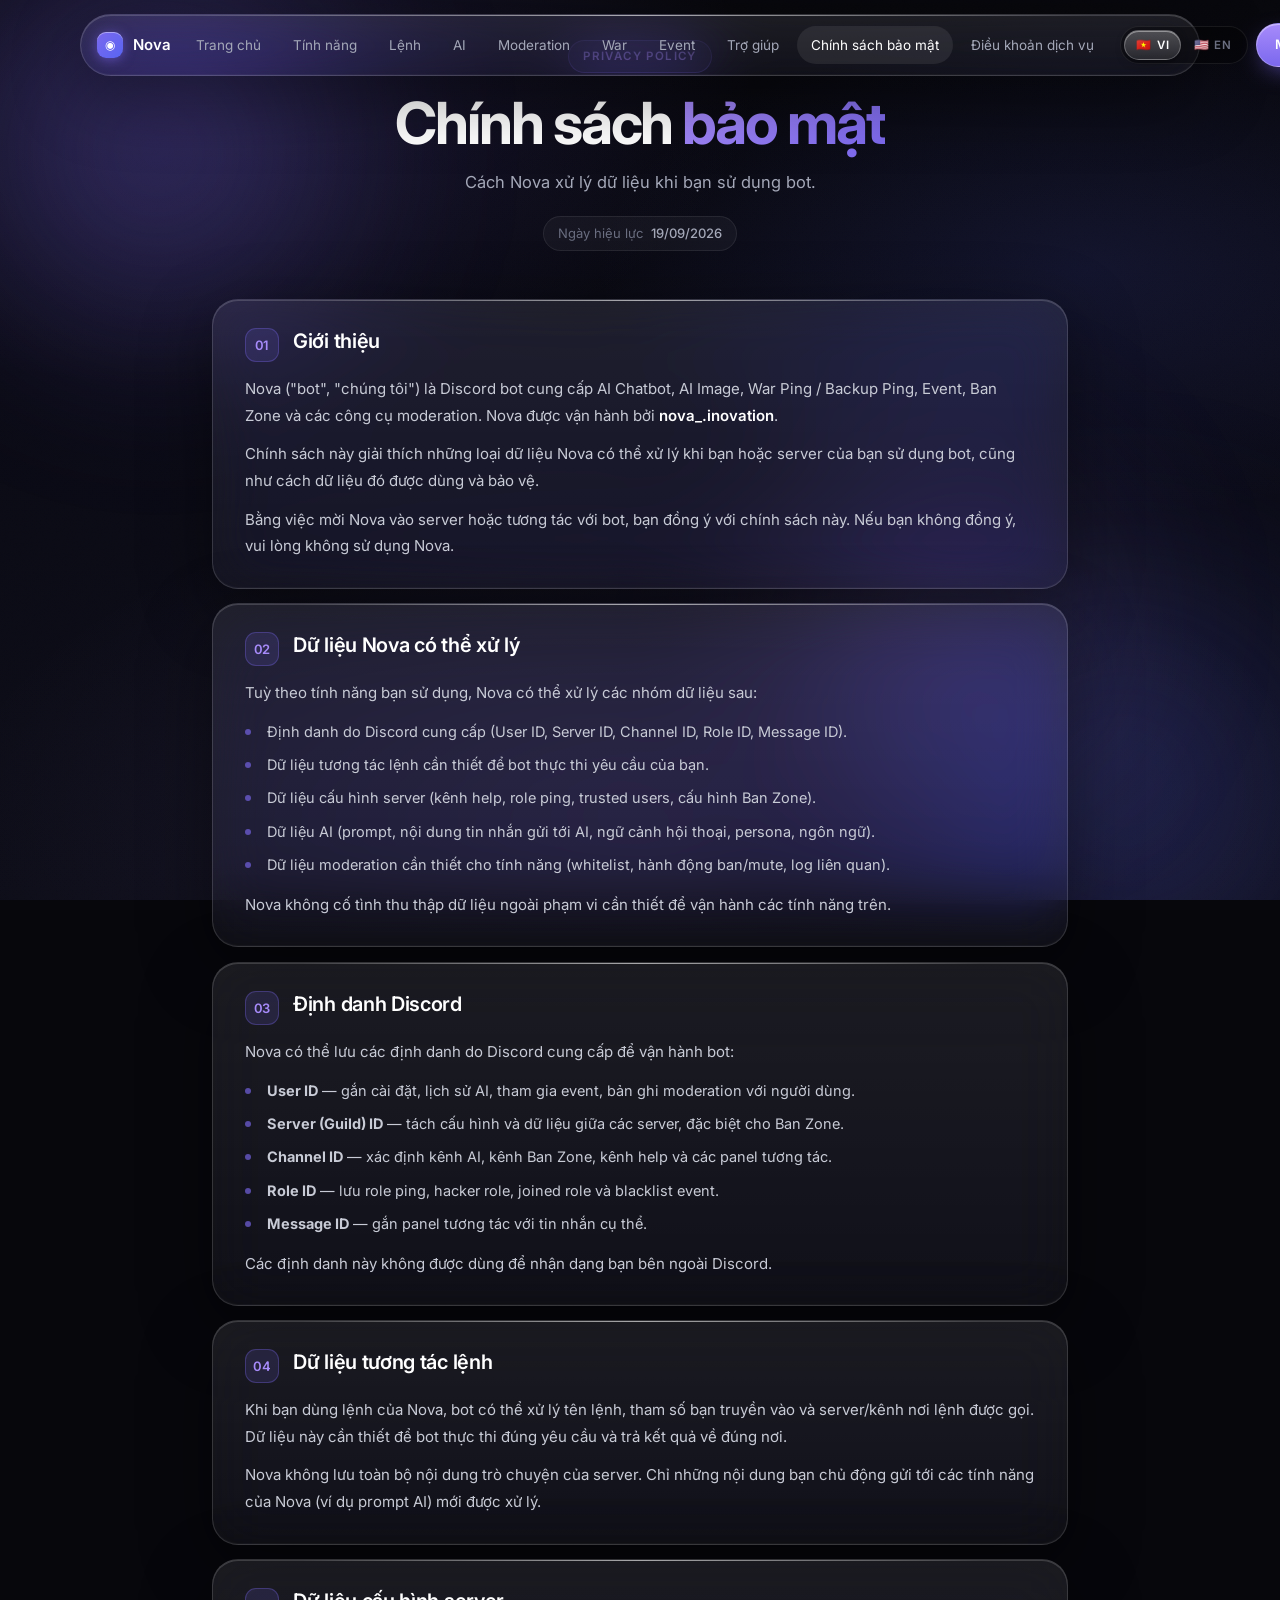
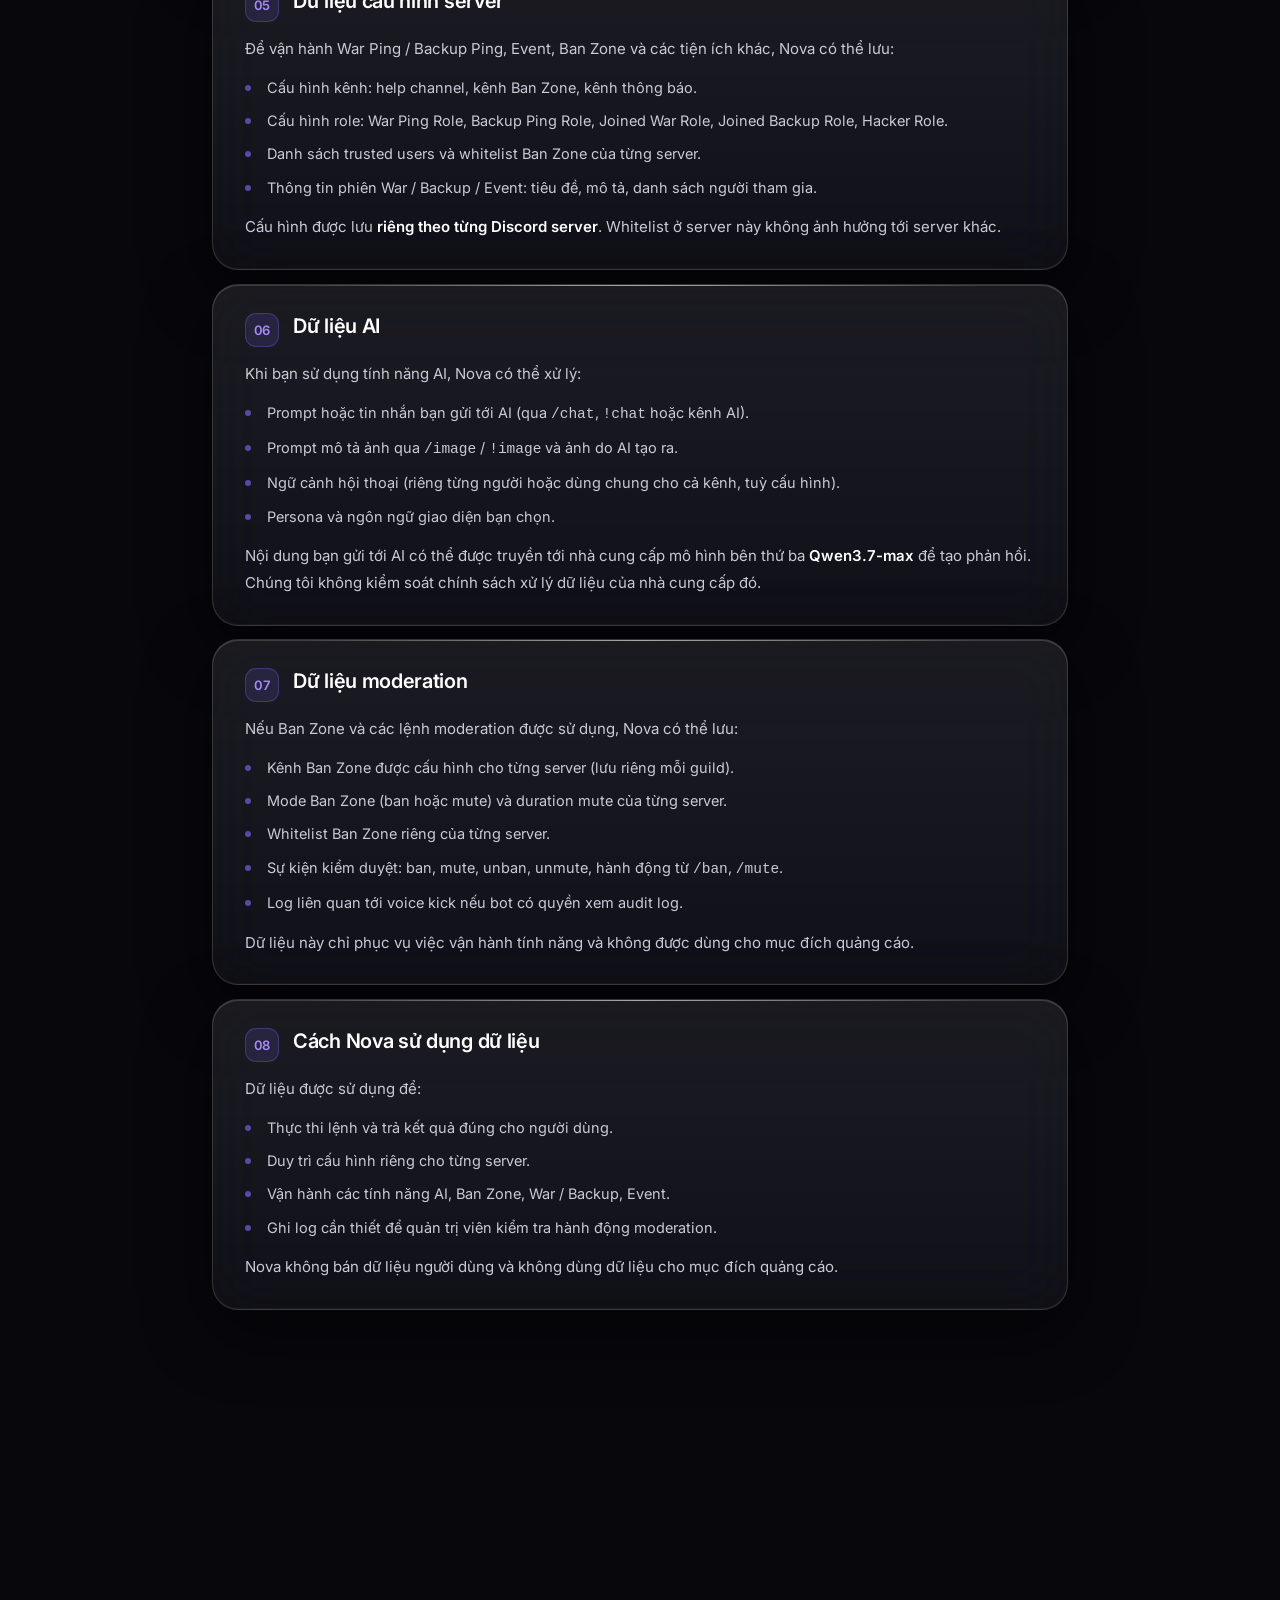
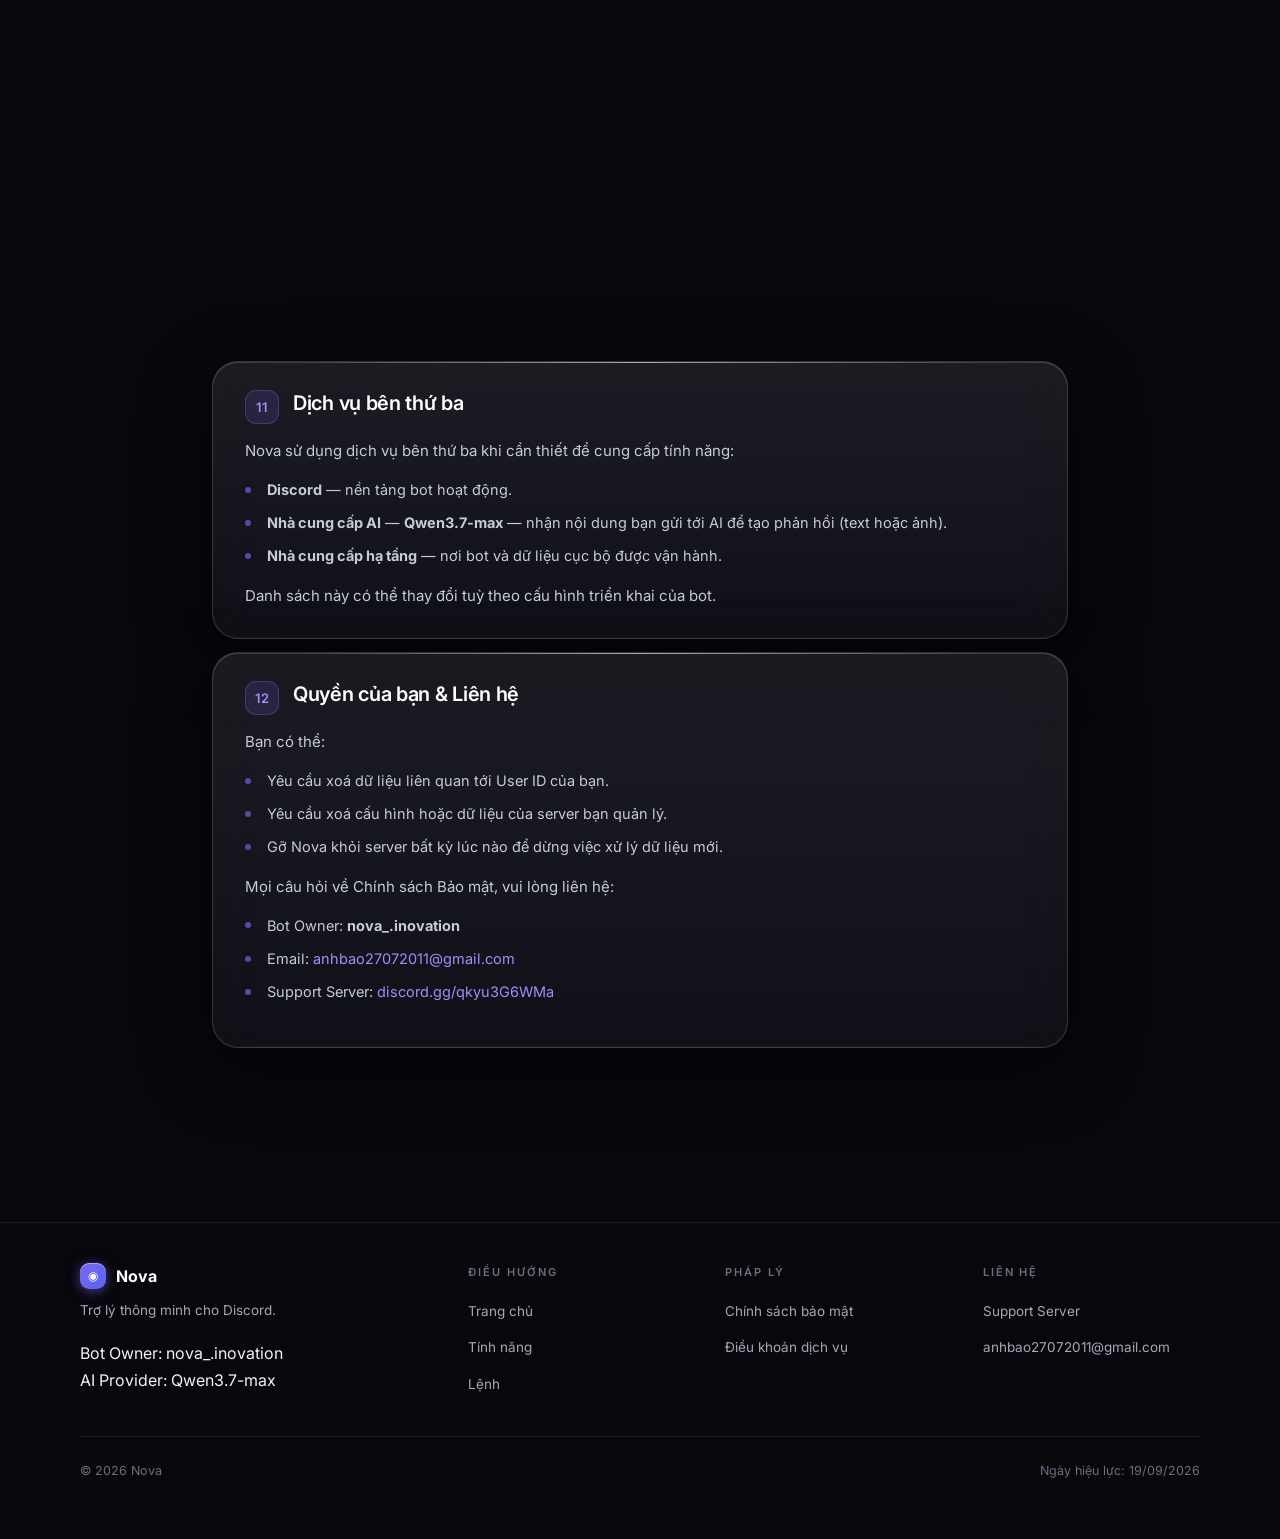
==== commit 5a95f0de: "Update privacy-policy.html" ====
--- a/privacy-policy.html
+++ b/privacy-policy.html
@@ -5,15 +5,16 @@
 <meta name="viewport" content="width=device-width, initial-scale=1, viewport-fit=cover">
 <meta name="theme-color" content="#07070c">
 <title>Chính sách bảo mật — Nova</title>
-<meta name="description" content="Nova là Discord bot đa năng hỗ trợ AI, moderation, War, Backup, Event và nhiều công cụ quản lý cộng đồng.">
+<meta name="description" content="Cách Nova xử lý dữ liệu khi bạn sử dụng bot.">
+<link rel="icon" type="image/png" href="./assets/favicon.png">
 <meta property="og:title" content="Chính sách bảo mật — Nova">
 <meta property="og:description" content="Cách Nova xử lý dữ liệu khi bạn sử dụng bot.">
-<meta property="og:image" content="assets/avatar.png">
+<meta property="og:image" content="./assets/avatar.png">
 <meta name="twitter:card" content="summary_large_image">
 <link rel="preconnect" href="https://fonts.googleapis.com">
 <link rel="preconnect" href="https://fonts.gstatic.com" crossorigin>
 <link href="https://fonts.googleapis.com/css2?family=Inter:wght@400;500;600;700&display=swap" rel="stylesheet">
-<link rel="stylesheet" href="style.css">
+<link rel="stylesheet" href="./style.css">
 </head>
 <body data-page="privacy">
 
@@ -30,11 +31,17 @@
     <span class="nav-orb">◉</span>
     <span>Nova</span>
   </a>
-  <div class="nav-links">
+  <div class="nav-links" id="navLinks">
     <a href="./index.html" data-i18n="nav.home">Trang chủ</a>
     <a href="./index.html#features" data-i18n="nav.features">Tính năng</a>
-    <a href="./privacy-policy.html" class="active" data-i18n="nav.privacy">Chính sách bảo mật</a>
-    <a href="./terms-of-service.html" data-i18n="nav.terms">Điều khoản dịch vụ</a>
+    <a href="./index.html#commands" data-i18n="nav.commands">Lệnh</a>
+    <a href="./index.html#features" data-cat="ai" data-i18n="nav.ai">AI</a>
+    <a href="./index.html#features" data-cat="moderation" data-i18n="nav.moderation">Moderation</a>
+    <a href="./index.html#features" data-cat="war" data-i18n="nav.war">War</a>
+    <a href="./index.html#features" data-cat="event" data-i18n="nav.event">Event</a>
+    <a href="./index.html#help" data-i18n="nav.help">Trợ giúp</a>
+    <a href="./privacy-policy.html" class="active" data-i18n="nav.privacy">Bảo mật</a>
+    <a href="./terms-of-service.html" data-i18n="nav.terms">Điều khoản</a>
   </div>
   <div class="nav-right">
     <div class="lang" role="tablist" aria-label="Language">
@@ -48,9 +55,9 @@
     </div>
     <a href="#" data-invite class="invite-btn" target="_blank" rel="noopener noreferrer">
       <span data-i18n="nav.invite">Mời Nova</span>
-      <span>→</span>
+      <span aria-hidden="true">→</span>
     </a>
-    <button class="nav-toggle" aria-label="Menu" aria-expanded="false">
+    <button class="nav-toggle" aria-label="Menu" aria-expanded="false" aria-controls="mobileMenu">
       <svg viewBox="0 0 24 24" fill="none" stroke="currentColor" stroke-width="2" stroke-linecap="round">
         <line x1="4" y1="7" x2="20" y2="7"/>
         <line x1="4" y1="12" x2="20" y2="12"/>
@@ -60,22 +67,24 @@
   </div>
 </nav>
 
-<div class="mobile-menu glass" role="menu">
+<div class="mobile-menu glass" id="mobileMenu" role="menu">
   <a href="./index.html" data-i18n="nav.home">Trang chủ</a>
   <a href="./index.html#features" data-i18n="nav.features">Tính năng</a>
-  <a href="./privacy-policy.html" data-i18n="nav.privacy">Chính sách bảo mật</a>
-  <a href="./terms-of-service.html" data-i18n="nav.terms">Điều khoản dịch vụ</a>
+  <a href="./index.html#commands" data-i18n="nav.commands">Lệnh</a>
+  <a href="./index.html#help" data-i18n="nav.help">Trợ giúp</a>
+  <a href="./privacy-policy.html" data-i18n="nav.privacy">Bảo mật</a>
+  <a href="./terms-of-service.html" data-i18n="nav.terms">Điều khoản</a>
   <a href="#" data-invite class="invite-btn" target="_blank" rel="noopener noreferrer">
     <span data-i18n="nav.invite">Mời Nova</span>
-    <span>→</span>
+    <span aria-hidden="true">→</span>
   </a>
 </div>
 
 <main class="legal-wrap">
   <div class="legal-head">
     <span class="legal-badge">Privacy Policy</span>
-    <h1 class="reveal" data-i18n-html="legal.privacy.title">Chính sách <em>bảo mật</em></h1>
-    <p class="section-sub reveal" data-i18n="legal.privacy.sub">Cách Nova xử lý dữ liệu khi bạn sử dụng bot.</p>
+    <h1 class="reveal" data-i18n-html="pp.title">Chính sách <em>bảo mật</em></h1>
+    <p class="section-sub reveal" data-i18n="pp.sub">Cách Nova xử lý dữ liệu khi bạn sử dụng bot.</p>
     <div class="meta reveal" style="margin-top:20px;">
       <span data-i18n="meta.effective">Ngày hiệu lực</span>
       <strong>19/09/2026</strong>
@@ -83,120 +92,164 @@
   </div>
 
   <section class="legal-section glass reveal">
-    <h2><span class="n">01</span><span>Giới thiệu</span></h2>
-    <p>Nova ("bot", "chúng tôi") là Discord bot cung cấp AI Chatbot, AI Image, War Ping / Backup Ping, Event, Ban Zone và các công cụ moderation. Chính sách này giải thích cách Nova xử lý dữ liệu khi bạn hoặc server của bạn sử dụng bot.</p>
-    <p>Bằng việc mời Nova vào server hoặc tương tác với bot, bạn đồng ý với chính sách này. Nếu bạn không đồng ý, vui lòng không sử dụng Nova.</p>
-  </section>
-
-  <section class="legal-section glass reveal">
-    <h2><span class="n">02</span><span>Dữ liệu có thể được xử lý</span></h2>
-    <p>Tùy theo tính năng bạn dùng, Nova có thể xử lý các nhóm dữ liệu sau:</p>
-    <ul>
-      <li>Dữ liệu định danh Discord (User ID, Server ID, Channel ID, Role ID, Message ID).</li>
-      <li>Dữ liệu AI (nội dung tin nhắn, prompt, ngữ cảnh hội thoại, persona, ngôn ngữ).</li>
-      <li>Dữ liệu server (cấu hình kênh, role ping, trusted users).</li>
-      <li>Dữ liệu moderation (Ban Zone, whitelist, hành động ban/mute).</li>
-    </ul>
-  </section>
-
-  <section class="legal-section glass reveal">
-    <h2><span class="n">03</span><span>Dữ liệu Discord</span></h2>
-    <p>Nova có thể lưu các định danh do Discord cung cấp để vận hành bot:</p>
-    <ul>
-      <li><strong>User ID</strong> — gắn cài đặt, lịch sử AI, tham gia event, bản ghi moderation với người dùng.</li>
-      <li><strong>Server (Guild) ID</strong> — tách cấu hình và dữ liệu giữa các server, đặc biệt cho Ban Zone.</li>
-      <li><strong>Channel ID</strong> — xác định kênh AI, kênh Ban Zone, panel.</li>
-      <li><strong>Role ID</strong> — lưu role ping, hacker role, joined role, blacklist event.</li>
-      <li><strong>Message ID</strong> — gắn panel tương tác với tin nhắn cụ thể.</li>
-    </ul>
-  </section>
-
-  <section class="legal-section glass reveal">
-    <h2><span class="n">04</span><span>Dữ liệu AI</span></h2>
-    <p>Khi bạn sử dụng tính năng AI, Nova có thể xử lý:</p>
-    <ul>
-      <li>Prompt hoặc tin nhắn bạn gửi tới AI (qua <code>/chat</code> hoặc kênh AI).</li>
-      <li>Prompt mô tả ảnh qua <code>/image</code> và ảnh AI tạo ra.</li>
-      <li>Ngữ cảnh hội thoại (riêng từng người hoặc dùng chung cho cả kênh).</li>
-      <li>Persona và ngôn ngữ giao diện bạn chọn.</li>
-    </ul>
-    <p>Nội dung bạn gửi tới AI có thể được truyền tới nhà cung cấp mô hình bên thứ ba <strong>Qwen3.7-max</strong> để tạo phản hồi. Chúng tôi không kiểm soát chính sách xử lý dữ liệu của nhà cung cấp đó.</p>
-  </section>
-
-  <section class="legal-section glass reveal">
-    <h2><span class="n">05</span><span>Dữ liệu server</span></h2>
-    <p>Để vận hành War Ping / Backup Ping, Event và Ban Zone, Nova có thể lưu:</p>
-    <ul>
-      <li>Thông tin yêu cầu War/Backup: clan, region, link server, danh sách người tham gia.</li>
-      <li>Thông tin event: tiêu đề, mô tả, danh sách người tham gia, blacklist role.</li>
-      <li>Cấu hình server: help channel, ping role, trusted users.</li>
-    </ul>
-  </section>
-
-  <section class="legal-section glass reveal">
-    <h2><span class="n">06</span><span>Moderation</span></h2>
-    <p>Nếu Ban Zone và các lệnh moderation được sử dụng, Nova có thể lưu:</p>
-    <ul>
-      <li>Kênh Ban Zone được cấu hình cho từng server (lưu riêng mỗi guild).</li>
-      <li>Mode Ban Zone (ban hoặc mute) và duration mute (tối đa 28 ngày) của từng server.</li>
-      <li>Whitelist Ban Zone riêng của từng server.</li>
-      <li>Sự kiện kiểm duyệt: ban, mute, unban, unmute, hành động từ <code>/ban</code>, <code>/mute</code>.</li>
-      <li>Log kick voice (nếu bot có quyền xem audit log).</li>
-    </ul>
-  </section>
-
-  <section class="legal-section glass reveal">
-    <h2><span class="n">07</span><span>Lưu trữ</span></h2>
-    <p>Dữ liệu được lưu trong cơ sở dữ liệu cục bộ trên máy chủ vận hành bot. Cấu hình Ban Zone được lưu <strong>riêng theo từng Discord server</strong>, whitelist ở server này không ảnh hưởng tới server khác.</p>
-    <p>Nếu ai xóa kênh Ban Zone, Nova có cơ chế phát hiện và khôi phục theo cấu hình hiện tại của server.</p>
-  </section>
-
-  <section class="legal-section glass reveal">
-    <h2><span class="n">08</span><span>Dịch vụ bên thứ ba</span></h2>
-    <p>Nova sử dụng dịch vụ bên thứ ba khi cần thiết để cung cấp tính năng:</p>
-    <ul>
-      <li><strong>Discord</strong> — nền tảng bot hoạt động.</li>
-      <li><strong>Nhà cung cấp AI</strong> — <strong>Qwen3.7-max</strong> — nhận nội dung bạn gửi tới AI để tạo phản hồi (text hoặc ảnh).</li>
-      <li><strong>Nhà cung cấp hạ tầng</strong> — nơi bot và dữ liệu cục bộ được vận hành.</li>
-    </ul>
-    <p>Thông tin này có thể thay đổi tùy theo cấu hình triển khai của bot.</p>
-  </section>
-
-  <section class="legal-section glass reveal">
-    <h2><span class="n">09</span><span>Bảo mật</span></h2>
-    <p>Chúng tôi áp dụng các biện pháp hợp lý để bảo vệ dữ liệu:</p>
-    <ul>
-      <li>Hạn chế quyền truy cập vào máy chủ vận hành bot.</li>
-      <li>Giới hạn quyền hạn của bot theo nguyên tắc tối thiểu.</li>
-      <li>Sử dụng kết nối bảo mật khi bot giao tiếp với Discord và nhà cung cấp bên thứ ba.</li>
-    </ul>
-    <p>Không có hệ thống nào an toàn tuyệt đối. Chúng tôi không cam kết rằng dữ liệu sẽ không bao giờ bị truy cập trái phép.</p>
-  </section>
-
-  <section class="legal-section glass reveal">
-    <h2><span class="n">10</span><span>Thời gian lưu trữ</span></h2>
-    <p>Thời gian lưu trữ phụ thuộc vào tính năng cụ thể và cách triển khai của bot:</p>
-    <ul>
-      <li>Lịch sử AI cá nhân: xóa bằng <code>/clearchat</code> hoặc tự động làm mới sau một số lượt chat.</li>
-      <li>Dữ liệu War / Backup / Event / Moderation: lưu cho tới khi admin xóa hoặc cấu hình lại.</li>
-      <li>Persona và ngôn ngữ: xóa bằng <code>/resetpersona</code> hoặc thay đổi qua lệnh tương ứng.</li>
-    </ul>
-    <p>Thông tin này có thể thay đổi tùy theo cấu hình triển khai của bot.</p>
-  </section>
-
-  <section class="legal-section glass reveal">
-    <h2><span class="n">11</span><span>Thay đổi chính sách</span></h2>
-    <p>Chính sách này có thể được cập nhật. Phiên bản mới nhất luôn được đăng tại trang này. Việc tiếp tục sử dụng Nova sau khi cập nhật đồng nghĩa bạn chấp nhận phiên bản mới.</p>
-  </section>
-
-  <section class="legal-section glass reveal">
-    <h2><span class="n">12</span><span>Liên hệ</span></h2>
-    <p>Mọi câu hỏi về Chính sách Bảo mật, vui lòng liên hệ:</p>
-    <ul>
-      <li>Bot Owner: <strong>nova_.inovation</strong></li>
-      <li>Email: <a href="mailto:anhbao27072011@gmail.com">anhbao27072011@gmail.com</a></li>
-      <li>Support Server: <a href="https://discord.gg/qkyu3G6WMa" target="_blank" rel="noopener noreferrer">discord.gg/qkyu3G6WMa</a></li>
-    </ul>
+    <h2><span class="n">01</span><span data-i18n="pp.s01t">Giới thiệu</span></h2>
+    <div data-i18n-html="pp.s01">
+      <p>Nova ("bot", "chúng tôi") là Discord bot cung cấp AI Chatbot, AI Image, War Ping / Backup Ping, Event, Ban Zone và các công cụ moderation. Nova được vận hành bởi <strong>nova_.inovation</strong>.</p>
+      <p>Chính sách này giải thích những loại dữ liệu Nova có thể xử lý khi bạn hoặc server của bạn sử dụng bot, cũng như cách dữ liệu đó được dùng và bảo vệ.</p>
+      <p>Bằng việc mời Nova vào server hoặc tương tác với bot, bạn đồng ý với chính sách này. Nếu bạn không đồng ý, vui lòng không sử dụng Nova.</p>
+    </div>
+  </section>
+
+  <section class="legal-section glass reveal">
+    <h2><span class="n">02</span><span data-i18n="pp.s02t">Dữ liệu Nova có thể xử lý</span></h2>
+    <div data-i18n-html="pp.s02">
+      <p>Tuỳ theo tính năng bạn sử dụng, Nova có thể xử lý các nhóm dữ liệu sau:</p>
+      <ul>
+        <li>Định danh do Discord cung cấp (User ID, Server ID, Channel ID, Role ID, Message ID).</li>
+        <li>Dữ liệu tương tác lệnh cần thiết để bot thực thi yêu cầu của bạn.</li>
+        <li>Dữ liệu cấu hình server (kênh help, role ping, trusted users, cấu hình Ban Zone).</li>
+        <li>Dữ liệu AI (prompt, nội dung tin nhắn gửi tới AI, ngữ cảnh hội thoại, persona, ngôn ngữ).</li>
+        <li>Dữ liệu moderation cần thiết cho tính năng (whitelist, hành động ban/mute, log liên quan).</li>
+      </ul>
+      <p>Nova không cố tình thu thập dữ liệu ngoài phạm vi cần thiết để vận hành các tính năng trên.</p>
+    </div>
+  </section>
+
+  <section class="legal-section glass reveal">
+    <h2><span class="n">03</span><span data-i18n="pp.s03t">Định danh Discord</span></h2>
+    <div data-i18n-html="pp.s03">
+      <p>Nova có thể lưu các định danh do Discord cung cấp để vận hành bot:</p>
+      <ul>
+        <li><strong>User ID</strong> — gắn cài đặt, lịch sử AI, tham gia event, bản ghi moderation với người dùng.</li>
+        <li><strong>Server (Guild) ID</strong> — tách cấu hình và dữ liệu giữa các server, đặc biệt cho Ban Zone.</li>
+        <li><strong>Channel ID</strong> — xác định kênh AI, kênh Ban Zone, kênh help và các panel tương tác.</li>
+        <li><strong>Role ID</strong> — lưu role ping, hacker role, joined role và blacklist event.</li>
+        <li><strong>Message ID</strong> — gắn panel tương tác với tin nhắn cụ thể.</li>
+      </ul>
+      <p>Các định danh này không được dùng để nhận dạng bạn bên ngoài Discord.</p>
+    </div>
+  </section>
+
+  <section class="legal-section glass reveal">
+    <h2><span class="n">04</span><span data-i18n="pp.s04t">Dữ liệu tương tác lệnh</span></h2>
+    <div data-i18n-html="pp.s04">
+      <p>Khi bạn dùng lệnh của Nova, bot có thể xử lý tên lệnh, tham số bạn truyền vào và server/kênh nơi lệnh được gọi. Dữ liệu này cần thiết để bot thực thi đúng yêu cầu và trả kết quả về đúng nơi.</p>
+      <p>Nova không lưu toàn bộ nội dung trò chuyện của server. Chỉ những nội dung bạn chủ động gửi tới các tính năng của Nova (ví dụ prompt AI) mới được xử lý.</p>
+    </div>
+  </section>
+
+  <section class="legal-section glass reveal">
+    <h2><span class="n">05</span><span data-i18n="pp.s05t">Dữ liệu cấu hình server</span></h2>
+    <div data-i18n-html="pp.s05">
+      <p>Để vận hành War Ping / Backup Ping, Event, Ban Zone và các tiện ích khác, Nova có thể lưu:</p>
+      <ul>
+        <li>Cấu hình kênh: help channel, kênh Ban Zone, kênh thông báo.</li>
+        <li>Cấu hình role: War Ping Role, Backup Ping Role, Joined War Role, Joined Backup Role, Hacker Role.</li>
+        <li>Danh sách trusted users và whitelist Ban Zone của từng server.</li>
+        <li>Thông tin phiên War / Backup / Event: tiêu đề, mô tả, danh sách người tham gia.</li>
+      </ul>
+      <p>Cấu hình được lưu <strong>riêng theo từng Discord server</strong>. Whitelist ở server này không ảnh hưởng tới server khác.</p>
+    </div>
+  </section>
+
+  <section class="legal-section glass reveal">
+    <h2><span class="n">06</span><span data-i18n="pp.s06t">Dữ liệu AI</span></h2>
+    <div data-i18n-html="pp.s06">
+      <p>Khi bạn sử dụng tính năng AI, Nova có thể xử lý:</p>
+      <ul>
+        <li>Prompt hoặc tin nhắn bạn gửi tới AI (qua <code>/chat</code>, <code>!chat</code> hoặc kênh AI).</li>
+        <li>Prompt mô tả ảnh qua <code>/image</code> / <code>!image</code> và ảnh do AI tạo ra.</li>
+        <li>Ngữ cảnh hội thoại (riêng từng người hoặc dùng chung cho cả kênh, tuỳ cấu hình).</li>
+        <li>Persona và ngôn ngữ giao diện bạn chọn.</li>
+      </ul>
+      <p>Nội dung bạn gửi tới AI có thể được truyền tới nhà cung cấp mô hình bên thứ ba <strong>Qwen3.7-max</strong> để tạo phản hồi. Chúng tôi không kiểm soát chính sách xử lý dữ liệu của nhà cung cấp đó.</p>
+    </div>
+  </section>
+
+  <section class="legal-section glass reveal">
+    <h2><span class="n">07</span><span data-i18n="pp.s07t">Dữ liệu moderation</span></h2>
+    <div data-i18n-html="pp.s07">
+      <p>Nếu Ban Zone và các lệnh moderation được sử dụng, Nova có thể lưu:</p>
+      <ul>
+        <li>Kênh Ban Zone được cấu hình cho từng server (lưu riêng mỗi guild).</li>
+        <li>Mode Ban Zone (ban hoặc mute) và duration mute của từng server.</li>
+        <li>Whitelist Ban Zone riêng của từng server.</li>
+        <li>Sự kiện kiểm duyệt: ban, mute, unban, unmute, hành động từ <code>/ban</code>, <code>/mute</code>.</li>
+        <li>Log liên quan tới voice kick nếu bot có quyền xem audit log.</li>
+      </ul>
+      <p>Dữ liệu này chỉ phục vụ việc vận hành tính năng và không được dùng cho mục đích quảng cáo.</p>
+    </div>
+  </section>
+
+  <section class="legal-section glass reveal">
+    <h2><span class="n">08</span><span data-i18n="pp.s08t">Cách Nova sử dụng dữ liệu</span></h2>
+    <div data-i18n-html="pp.s08">
+      <p>Dữ liệu được sử dụng để:</p>
+      <ul>
+        <li>Thực thi lệnh và trả kết quả đúng cho người dùng.</li>
+        <li>Duy trì cấu hình riêng cho từng server.</li>
+        <li>Vận hành các tính năng AI, Ban Zone, War / Backup, Event.</li>
+        <li>Ghi log cần thiết để quản trị viên kiểm tra hành động moderation.</li>
+      </ul>
+      <p>Nova không bán dữ liệu người dùng và không dùng dữ liệu cho mục đích quảng cáo.</p>
+    </div>
+  </section>
+
+  <section class="legal-section glass reveal">
+    <h2><span class="n">09</span><span data-i18n="pp.s09t">Lưu trữ dữ liệu</span></h2>
+    <div data-i18n-html="pp.s09">
+      <p>Dữ liệu được lưu trong cơ sở dữ liệu cục bộ trên máy chủ vận hành bot. Thời gian lưu trữ phụ thuộc vào tính năng cụ thể:</p>
+      <ul>
+        <li>Lịch sử AI cá nhân: có thể xoá bằng lệnh tương ứng hoặc tự động làm mới sau một số lượt chat.</li>
+        <li>Dữ liệu War / Backup / Event / Moderation: lưu cho tới khi quản trị viên xoá hoặc cấu hình lại.</li>
+        <li>Persona và ngôn ngữ: có thể thay đổi hoặc đặt lại qua lệnh tương ứng.</li>
+      </ul>
+      <p>Nếu kênh Ban Zone bị xoá, Nova có cơ chế phát hiện và khôi phục theo cấu hình hiện tại của server.</p>
+    </div>
+  </section>
+
+  <section class="legal-section glass reveal">
+    <h2><span class="n">10</span><span data-i18n="pp.s10t">Bảo mật</span></h2>
+    <div data-i18n-html="pp.s10">
+      <p>Chúng tôi áp dụng các biện pháp hợp lý để bảo vệ dữ liệu:</p>
+      <ul>
+        <li>Hạn chế quyền truy cập vào máy chủ vận hành bot.</li>
+        <li>Giới hạn quyền hạn của bot theo nguyên tắc tối thiểu.</li>
+        <li>Sử dụng kết nối bảo mật khi bot giao tiếp với Discord và nhà cung cấp bên thứ ba.</li>
+      </ul>
+      <p>Không có hệ thống nào an toàn tuyệt đối. Chúng tôi không cam kết rằng dữ liệu sẽ không bao giờ bị truy cập trái phép.</p>
+    </div>
+  </section>
+
+  <section class="legal-section glass reveal">
+    <h2><span class="n">11</span><span data-i18n="pp.s11t">Dịch vụ bên thứ ba</span></h2>
+    <div data-i18n-html="pp.s11">
+      <p>Nova sử dụng dịch vụ bên thứ ba khi cần thiết để cung cấp tính năng:</p>
+      <ul>
+        <li><strong>Discord</strong> — nền tảng bot hoạt động.</li>
+        <li><strong>Nhà cung cấp AI</strong> — <strong>Qwen3.7-max</strong> — nhận nội dung bạn gửi tới AI để tạo phản hồi (text hoặc ảnh).</li>
+        <li><strong>Nhà cung cấp hạ tầng</strong> — nơi bot và dữ liệu cục bộ được vận hành.</li>
+      </ul>
+      <p>Danh sách này có thể thay đổi tuỳ theo cấu hình triển khai của bot.</p>
+    </div>
+  </section>
+
+  <section class="legal-section glass reveal">
+    <h2><span class="n">12</span><span data-i18n="pp.s12t">Quyền của bạn &amp; Liên hệ</span></h2>
+    <div data-i18n-html="pp.s12">
+      <p>Bạn có thể:</p>
+      <ul>
+        <li>Yêu cầu xoá dữ liệu liên quan tới User ID của bạn.</li>
+        <li>Yêu cầu xoá cấu hình hoặc dữ liệu của server bạn quản lý.</li>
+        <li>Gỡ Nova khỏi server bất kỳ lúc nào để dừng việc xử lý dữ liệu mới.</li>
+      </ul>
+      <p>Mọi câu hỏi về Chính sách Bảo mật, vui lòng liên hệ:</p>
+      <ul>
+        <li>Bot Owner: <strong>nova_.inovation</strong></li>
+        <li>Email: <a href="mailto:anhbao27072011@gmail.com">anhbao27072011@gmail.com</a></li>
+        <li>Support Server: <a href="https://discord.gg/qkyu3G6WMa" target="_blank" rel="noopener noreferrer">discord.gg/qkyu3G6WMa</a></li>
+      </ul>
+    </div>
   </section>
 </main>
 
@@ -204,13 +257,15 @@
   <div class="footer-inner">
     <div>
       <div class="footer-brand"><span class="nav-orb">◉</span><span>Nova</span></div>
-      <p class="footer-tagline" data-i18n="footer.tagline">Trợ lý thông minh cho Discord.</p>
+      <p class="footer-tagline" data-i18n="footer.tagline">AI-powered Discord bot.</p>
+      <p class="footer-meta">Bot Owner: nova_.inovation<br>AI Provider: Qwen3.7-max</p>
     </div>
     <div class="footer-col">
-      <h5 data-i18n="footer.links">Liên kết</h5>
+      <h5 data-i18n="footer.nav">Điều hướng</h5>
       <ul>
         <li><a href="./index.html" data-i18n="nav.home">Trang chủ</a></li>
         <li><a href="./index.html#features" data-i18n="nav.features">Tính năng</a></li>
+        <li><a href="./index.html#commands" data-i18n="nav.commands">Lệnh</a></li>
       </ul>
     </div>
     <div class="footer-col">
@@ -229,11 +284,11 @@
     </div>
   </div>
   <div class="footer-bottom">
-    <span data-i18n="footer.copyright">© 2026 Nova</span>
+    <span data-i18n="footer.copyright">© 2026 Nova. All rights reserved.</span>
     <span><span data-i18n="footer.effective">Ngày hiệu lực</span>: 19/09/2026</span>
   </div>
 </footer>
 
-<script src="script.js"></script>
+<script src="./script.js"></script>
 </body>
 </html>
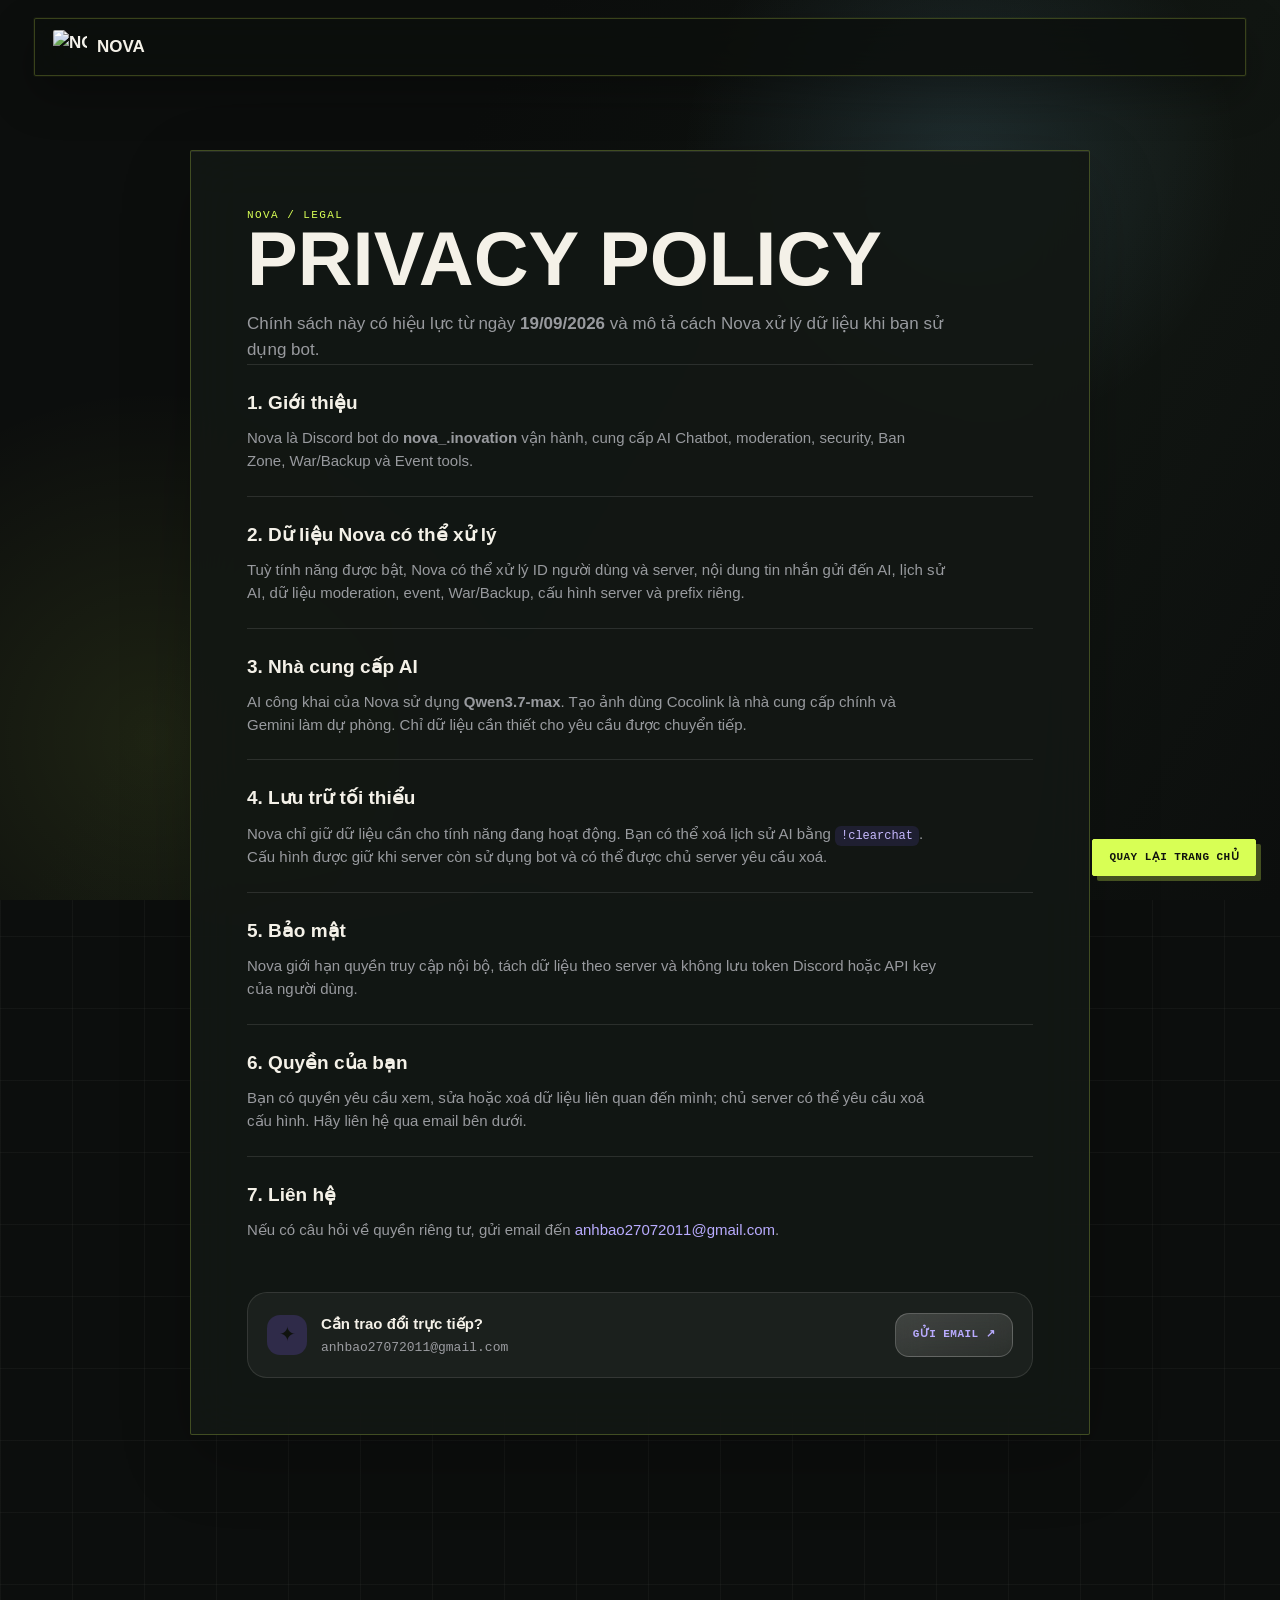
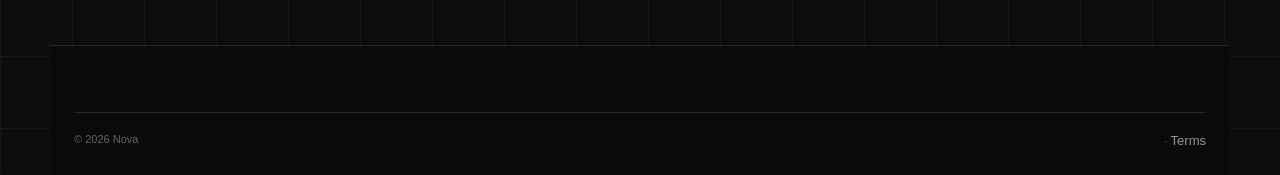
==== commit 42708510: "Add files via upload" ====
--- a/privacy-policy.html
+++ b/privacy-policy.html
@@ -1,294 +1,2 @@
-<!DOCTYPE html>
-<html lang="vi">
-<head>
-<meta charset="UTF-8">
-<meta name="viewport" content="width=device-width, initial-scale=1, viewport-fit=cover">
-<meta name="theme-color" content="#07070c">
-<title>Chính sách bảo mật — Nova</title>
-<meta name="description" content="Cách Nova xử lý dữ liệu khi bạn sử dụng bot.">
-<link rel="icon" type="image/png" href="./assets/favicon.png">
-<meta property="og:title" content="Chính sách bảo mật — Nova">
-<meta property="og:description" content="Cách Nova xử lý dữ liệu khi bạn sử dụng bot.">
-<meta property="og:image" content="./assets/avatar.png">
-<meta name="twitter:card" content="summary_large_image">
-<link rel="preconnect" href="https://fonts.googleapis.com">
-<link rel="preconnect" href="https://fonts.gstatic.com" crossorigin>
-<link href="https://fonts.googleapis.com/css2?family=Inter:wght@400;500;600;700&display=swap" rel="stylesheet">
-<link rel="stylesheet" href="./style.css">
-</head>
-<body data-page="privacy">
-
-<div class="bg" aria-hidden="true">
-  <div class="blob b1"></div>
-  <div class="blob b2"></div>
-  <div class="blob b3"></div>
-</div>
-<div class="grain" aria-hidden="true"></div>
-<div class="page-fade" aria-hidden="true"></div>
-
-<nav class="nav glass" aria-label="Main navigation">
-  <a href="./index.html" class="nav-brand">
-    <span class="nav-orb">◉</span>
-    <span>Nova</span>
-  </a>
-  <div class="nav-links" id="navLinks">
-    <a href="./index.html" data-i18n="nav.home">Trang chủ</a>
-    <a href="./index.html#features" data-i18n="nav.features">Tính năng</a>
-    <a href="./index.html#commands" data-i18n="nav.commands">Lệnh</a>
-    <a href="./index.html#features" data-cat="ai" data-i18n="nav.ai">AI</a>
-    <a href="./index.html#features" data-cat="moderation" data-i18n="nav.moderation">Moderation</a>
-    <a href="./index.html#features" data-cat="war" data-i18n="nav.war">War</a>
-    <a href="./index.html#features" data-cat="event" data-i18n="nav.event">Event</a>
-    <a href="./index.html#help" data-i18n="nav.help">Trợ giúp</a>
-    <a href="./privacy-policy.html" class="active" data-i18n="nav.privacy">Bảo mật</a>
-    <a href="./terms-of-service.html" data-i18n="nav.terms">Điều khoản</a>
-  </div>
-  <div class="nav-right">
-    <div class="lang" role="tablist" aria-label="Language">
-      <span class="lang-thumb" aria-hidden="true"></span>
-      <button data-lang="vi" class="active" role="tab" aria-selected="true">
-        <span class="flag">🇻🇳</span><span>VI</span>
-      </button>
-      <button data-lang="en" role="tab" aria-selected="false">
-        <span class="flag">🇺🇸</span><span>EN</span>
-      </button>
-    </div>
-    <a href="#" data-invite class="invite-btn" target="_blank" rel="noopener noreferrer">
-      <span data-i18n="nav.invite">Mời Nova</span>
-      <span aria-hidden="true">→</span>
-    </a>
-    <button class="nav-toggle" aria-label="Menu" aria-expanded="false" aria-controls="mobileMenu">
-      <svg viewBox="0 0 24 24" fill="none" stroke="currentColor" stroke-width="2" stroke-linecap="round">
-        <line x1="4" y1="7" x2="20" y2="7"/>
-        <line x1="4" y1="12" x2="20" y2="12"/>
-        <line x1="4" y1="17" x2="20" y2="17"/>
-      </svg>
-    </button>
-  </div>
-</nav>
-
-<div class="mobile-menu glass" id="mobileMenu" role="menu">
-  <a href="./index.html" data-i18n="nav.home">Trang chủ</a>
-  <a href="./index.html#features" data-i18n="nav.features">Tính năng</a>
-  <a href="./index.html#commands" data-i18n="nav.commands">Lệnh</a>
-  <a href="./index.html#help" data-i18n="nav.help">Trợ giúp</a>
-  <a href="./privacy-policy.html" data-i18n="nav.privacy">Bảo mật</a>
-  <a href="./terms-of-service.html" data-i18n="nav.terms">Điều khoản</a>
-  <a href="#" data-invite class="invite-btn" target="_blank" rel="noopener noreferrer">
-    <span data-i18n="nav.invite">Mời Nova</span>
-    <span aria-hidden="true">→</span>
-  </a>
-</div>
-
-<main class="legal-wrap">
-  <div class="legal-head">
-    <span class="legal-badge">Privacy Policy</span>
-    <h1 class="reveal" data-i18n-html="pp.title">Chính sách <em>bảo mật</em></h1>
-    <p class="section-sub reveal" data-i18n="pp.sub">Cách Nova xử lý dữ liệu khi bạn sử dụng bot.</p>
-    <div class="meta reveal" style="margin-top:20px;">
-      <span data-i18n="meta.effective">Ngày hiệu lực</span>
-      <strong>19/09/2026</strong>
-    </div>
-  </div>
-
-  <section class="legal-section glass reveal">
-    <h2><span class="n">01</span><span data-i18n="pp.s01t">Giới thiệu</span></h2>
-    <div data-i18n-html="pp.s01">
-      <p>Nova ("bot", "chúng tôi") là Discord bot cung cấp AI Chatbot, AI Image, War Ping / Backup Ping, Event, Ban Zone và các công cụ moderation. Nova được vận hành bởi <strong>nova_.inovation</strong>.</p>
-      <p>Chính sách này giải thích những loại dữ liệu Nova có thể xử lý khi bạn hoặc server của bạn sử dụng bot, cũng như cách dữ liệu đó được dùng và bảo vệ.</p>
-      <p>Bằng việc mời Nova vào server hoặc tương tác với bot, bạn đồng ý với chính sách này. Nếu bạn không đồng ý, vui lòng không sử dụng Nova.</p>
-    </div>
-  </section>
-
-  <section class="legal-section glass reveal">
-    <h2><span class="n">02</span><span data-i18n="pp.s02t">Dữ liệu Nova có thể xử lý</span></h2>
-    <div data-i18n-html="pp.s02">
-      <p>Tuỳ theo tính năng bạn sử dụng, Nova có thể xử lý các nhóm dữ liệu sau:</p>
-      <ul>
-        <li>Định danh do Discord cung cấp (User ID, Server ID, Channel ID, Role ID, Message ID).</li>
-        <li>Dữ liệu tương tác lệnh cần thiết để bot thực thi yêu cầu của bạn.</li>
-        <li>Dữ liệu cấu hình server (kênh help, role ping, trusted users, cấu hình Ban Zone).</li>
-        <li>Dữ liệu AI (prompt, nội dung tin nhắn gửi tới AI, ngữ cảnh hội thoại, persona, ngôn ngữ).</li>
-        <li>Dữ liệu moderation cần thiết cho tính năng (whitelist, hành động ban/mute, log liên quan).</li>
-      </ul>
-      <p>Nova không cố tình thu thập dữ liệu ngoài phạm vi cần thiết để vận hành các tính năng trên.</p>
-    </div>
-  </section>
-
-  <section class="legal-section glass reveal">
-    <h2><span class="n">03</span><span data-i18n="pp.s03t">Định danh Discord</span></h2>
-    <div data-i18n-html="pp.s03">
-      <p>Nova có thể lưu các định danh do Discord cung cấp để vận hành bot:</p>
-      <ul>
-        <li><strong>User ID</strong> — gắn cài đặt, lịch sử AI, tham gia event, bản ghi moderation với người dùng.</li>
-        <li><strong>Server (Guild) ID</strong> — tách cấu hình và dữ liệu giữa các server, đặc biệt cho Ban Zone.</li>
-        <li><strong>Channel ID</strong> — xác định kênh AI, kênh Ban Zone, kênh help và các panel tương tác.</li>
-        <li><strong>Role ID</strong> — lưu role ping, hacker role, joined role và blacklist event.</li>
-        <li><strong>Message ID</strong> — gắn panel tương tác với tin nhắn cụ thể.</li>
-      </ul>
-      <p>Các định danh này không được dùng để nhận dạng bạn bên ngoài Discord.</p>
-    </div>
-  </section>
-
-  <section class="legal-section glass reveal">
-    <h2><span class="n">04</span><span data-i18n="pp.s04t">Dữ liệu tương tác lệnh</span></h2>
-    <div data-i18n-html="pp.s04">
-      <p>Khi bạn dùng lệnh của Nova, bot có thể xử lý tên lệnh, tham số bạn truyền vào và server/kênh nơi lệnh được gọi. Dữ liệu này cần thiết để bot thực thi đúng yêu cầu và trả kết quả về đúng nơi.</p>
-      <p>Nova không lưu toàn bộ nội dung trò chuyện của server. Chỉ những nội dung bạn chủ động gửi tới các tính năng của Nova (ví dụ prompt AI) mới được xử lý.</p>
-    </div>
-  </section>
-
-  <section class="legal-section glass reveal">
-    <h2><span class="n">05</span><span data-i18n="pp.s05t">Dữ liệu cấu hình server</span></h2>
-    <div data-i18n-html="pp.s05">
-      <p>Để vận hành War Ping / Backup Ping, Event, Ban Zone và các tiện ích khác, Nova có thể lưu:</p>
-      <ul>
-        <li>Cấu hình kênh: help channel, kênh Ban Zone, kênh thông báo.</li>
-        <li>Cấu hình role: War Ping Role, Backup Ping Role, Joined War Role, Joined Backup Role, Hacker Role.</li>
-        <li>Danh sách trusted users và whitelist Ban Zone của từng server.</li>
-        <li>Thông tin phiên War / Backup / Event: tiêu đề, mô tả, danh sách người tham gia.</li>
-      </ul>
-      <p>Cấu hình được lưu <strong>riêng theo từng Discord server</strong>. Whitelist ở server này không ảnh hưởng tới server khác.</p>
-    </div>
-  </section>
-
-  <section class="legal-section glass reveal">
-    <h2><span class="n">06</span><span data-i18n="pp.s06t">Dữ liệu AI</span></h2>
-    <div data-i18n-html="pp.s06">
-      <p>Khi bạn sử dụng tính năng AI, Nova có thể xử lý:</p>
-      <ul>
-        <li>Prompt hoặc tin nhắn bạn gửi tới AI (qua <code>/chat</code>, <code>!chat</code> hoặc kênh AI).</li>
-        <li>Prompt mô tả ảnh qua <code>/image</code> / <code>!image</code> và ảnh do AI tạo ra.</li>
-        <li>Ngữ cảnh hội thoại (riêng từng người hoặc dùng chung cho cả kênh, tuỳ cấu hình).</li>
-        <li>Persona và ngôn ngữ giao diện bạn chọn.</li>
-      </ul>
-      <p>Nội dung bạn gửi tới AI có thể được truyền tới nhà cung cấp mô hình bên thứ ba <strong>Qwen3.7-max</strong> để tạo phản hồi. Chúng tôi không kiểm soát chính sách xử lý dữ liệu của nhà cung cấp đó.</p>
-    </div>
-  </section>
-
-  <section class="legal-section glass reveal">
-    <h2><span class="n">07</span><span data-i18n="pp.s07t">Dữ liệu moderation</span></h2>
-    <div data-i18n-html="pp.s07">
-      <p>Nếu Ban Zone và các lệnh moderation được sử dụng, Nova có thể lưu:</p>
-      <ul>
-        <li>Kênh Ban Zone được cấu hình cho từng server (lưu riêng mỗi guild).</li>
-        <li>Mode Ban Zone (ban hoặc mute) và duration mute của từng server.</li>
-        <li>Whitelist Ban Zone riêng của từng server.</li>
-        <li>Sự kiện kiểm duyệt: ban, mute, unban, unmute, hành động từ <code>/ban</code>, <code>/mute</code>.</li>
-        <li>Log liên quan tới voice kick nếu bot có quyền xem audit log.</li>
-      </ul>
-      <p>Dữ liệu này chỉ phục vụ việc vận hành tính năng và không được dùng cho mục đích quảng cáo.</p>
-    </div>
-  </section>
-
-  <section class="legal-section glass reveal">
-    <h2><span class="n">08</span><span data-i18n="pp.s08t">Cách Nova sử dụng dữ liệu</span></h2>
-    <div data-i18n-html="pp.s08">
-      <p>Dữ liệu được sử dụng để:</p>
-      <ul>
-        <li>Thực thi lệnh và trả kết quả đúng cho người dùng.</li>
-        <li>Duy trì cấu hình riêng cho từng server.</li>
-        <li>Vận hành các tính năng AI, Ban Zone, War / Backup, Event.</li>
-        <li>Ghi log cần thiết để quản trị viên kiểm tra hành động moderation.</li>
-      </ul>
-      <p>Nova không bán dữ liệu người dùng và không dùng dữ liệu cho mục đích quảng cáo.</p>
-    </div>
-  </section>
-
-  <section class="legal-section glass reveal">
-    <h2><span class="n">09</span><span data-i18n="pp.s09t">Lưu trữ dữ liệu</span></h2>
-    <div data-i18n-html="pp.s09">
-      <p>Dữ liệu được lưu trong cơ sở dữ liệu cục bộ trên máy chủ vận hành bot. Thời gian lưu trữ phụ thuộc vào tính năng cụ thể:</p>
-      <ul>
-        <li>Lịch sử AI cá nhân: có thể xoá bằng lệnh tương ứng hoặc tự động làm mới sau một số lượt chat.</li>
-        <li>Dữ liệu War / Backup / Event / Moderation: lưu cho tới khi quản trị viên xoá hoặc cấu hình lại.</li>
-        <li>Persona và ngôn ngữ: có thể thay đổi hoặc đặt lại qua lệnh tương ứng.</li>
-      </ul>
-      <p>Nếu kênh Ban Zone bị xoá, Nova có cơ chế phát hiện và khôi phục theo cấu hình hiện tại của server.</p>
-    </div>
-  </section>
-
-  <section class="legal-section glass reveal">
-    <h2><span class="n">10</span><span data-i18n="pp.s10t">Bảo mật</span></h2>
-    <div data-i18n-html="pp.s10">
-      <p>Chúng tôi áp dụng các biện pháp hợp lý để bảo vệ dữ liệu:</p>
-      <ul>
-        <li>Hạn chế quyền truy cập vào máy chủ vận hành bot.</li>
-        <li>Giới hạn quyền hạn của bot theo nguyên tắc tối thiểu.</li>
-        <li>Sử dụng kết nối bảo mật khi bot giao tiếp với Discord và nhà cung cấp bên thứ ba.</li>
-      </ul>
-      <p>Không có hệ thống nào an toàn tuyệt đối. Chúng tôi không cam kết rằng dữ liệu sẽ không bao giờ bị truy cập trái phép.</p>
-    </div>
-  </section>
-
-  <section class="legal-section glass reveal">
-    <h2><span class="n">11</span><span data-i18n="pp.s11t">Dịch vụ bên thứ ba</span></h2>
-    <div data-i18n-html="pp.s11">
-      <p>Nova sử dụng dịch vụ bên thứ ba khi cần thiết để cung cấp tính năng:</p>
-      <ul>
-        <li><strong>Discord</strong> — nền tảng bot hoạt động.</li>
-        <li><strong>Nhà cung cấp AI</strong> — <strong>Qwen3.7-max</strong> — nhận nội dung bạn gửi tới AI để tạo phản hồi (text hoặc ảnh).</li>
-        <li><strong>Nhà cung cấp hạ tầng</strong> — nơi bot và dữ liệu cục bộ được vận hành.</li>
-      </ul>
-      <p>Danh sách này có thể thay đổi tuỳ theo cấu hình triển khai của bot.</p>
-    </div>
-  </section>
-
-  <section class="legal-section glass reveal">
-    <h2><span class="n">12</span><span data-i18n="pp.s12t">Quyền của bạn &amp; Liên hệ</span></h2>
-    <div data-i18n-html="pp.s12">
-      <p>Bạn có thể:</p>
-      <ul>
-        <li>Yêu cầu xoá dữ liệu liên quan tới User ID của bạn.</li>
-        <li>Yêu cầu xoá cấu hình hoặc dữ liệu của server bạn quản lý.</li>
-        <li>Gỡ Nova khỏi server bất kỳ lúc nào để dừng việc xử lý dữ liệu mới.</li>
-      </ul>
-      <p>Mọi câu hỏi về Chính sách Bảo mật, vui lòng liên hệ:</p>
-      <ul>
-        <li>Bot Owner: <strong>nova_.inovation</strong></li>
-        <li>Email: <a href="mailto:anhbao27072011@gmail.com">anhbao27072011@gmail.com</a></li>
-        <li>Support Server: <a href="https://discord.gg/qkyu3G6WMa" target="_blank" rel="noopener noreferrer">discord.gg/qkyu3G6WMa</a></li>
-      </ul>
-    </div>
-  </section>
-</main>
-
-<footer>
-  <div class="footer-inner">
-    <div>
-      <div class="footer-brand"><span class="nav-orb">◉</span><span>Nova</span></div>
-      <p class="footer-tagline" data-i18n="footer.tagline">AI-powered Discord bot.</p>
-      <p class="footer-meta">Bot Owner: nova_.inovation<br>AI Provider: Qwen3.7-max</p>
-    </div>
-    <div class="footer-col">
-      <h5 data-i18n="footer.nav">Điều hướng</h5>
-      <ul>
-        <li><a href="./index.html" data-i18n="nav.home">Trang chủ</a></li>
-        <li><a href="./index.html#features" data-i18n="nav.features">Tính năng</a></li>
-        <li><a href="./index.html#commands" data-i18n="nav.commands">Lệnh</a></li>
-      </ul>
-    </div>
-    <div class="footer-col">
-      <h5 data-i18n="footer.legal">Pháp lý</h5>
-      <ul>
-        <li><a href="./privacy-policy.html" data-i18n="nav.privacy">Chính sách bảo mật</a></li>
-        <li><a href="./terms-of-service.html" data-i18n="nav.terms">Điều khoản dịch vụ</a></li>
-      </ul>
-    </div>
-    <div class="footer-col">
-      <h5 data-i18n="footer.contact">Liên hệ</h5>
-      <ul>
-        <li><a href="https://discord.gg/qkyu3G6WMa" target="_blank" rel="noopener noreferrer">Support Server</a></li>
-        <li><a href="mailto:anhbao27072011@gmail.com">anhbao27072011@gmail.com</a></li>
-      </ul>
-    </div>
-  </div>
-  <div class="footer-bottom">
-    <span data-i18n="footer.copyright">© 2026 Nova. All rights reserved.</span>
-    <span><span data-i18n="footer.effective">Ngày hiệu lực</span>: 19/09/2026</span>
-  </div>
-</footer>
-
-<script src="./script.js"></script>
-</body>
-</html>
+<!doctype html>
+<html lang="vi"><head><meta charset="utf-8"><meta name="viewport" content="width=device-width, initial-scale=1"><meta name="theme-color" content="#050507"><title>Privacy Policy — Nova</title><link rel="icon" href="assets/favicon.svg" type="image/svg+xml"><link rel="stylesheet" href="style.css"></head><body data-page="legal"><div class="aurora" aria-hidden="true"><span class="blob blob-one"></span><span class="blob blob-two"></span><span class="blob blob-three"></span><span class="grain"></span></div><header class="site-header"><nav class="nav glass"><a class="brand" href="index.html"><img src="assets/avatar.svg" alt="Nova avatar"><span>Nova</span></a><div class="nav-links"><a class="nav-link" href="index.html#features">Tính năng</a><a class="nav-link" href="index.html#commands">Lệnh</a><a class="nav-link" href="index.html#help">Help</a><a class="nav-link active" href="privacy-policy.html">Privacy</a><a class="nav-link" href="terms-of-service.html">Terms</a></div><div class="nav-actions"><a class="btn btn-primary" href="https://discord.com/oauth2/authorize?client_id=1532745879944036523" target="_blank" rel="noreferrer">Mời Nova</a></div></nav></header><main class="legal-page"><article class="legal-doc glass"><p class="eyebrow">Nova / legal</p><h1>Privacy Policy</h1><p class="legal-intro">Chính sách này có hiệu lực từ ngày <strong>19/09/2026</strong> và mô tả cách Nova xử lý dữ liệu khi bạn sử dụng bot.</p><section><h2>1. Giới thiệu</h2><p>Nova là Discord bot do <strong>nova_.inovation</strong> vận hành, cung cấp AI Chatbot, moderation, security, Ban Zone, War/Backup và Event tools.</p></section><section><h2>2. Dữ liệu Nova có thể xử lý</h2><p>Tuỳ tính năng được bật, Nova có thể xử lý ID người dùng và server, nội dung tin nhắn gửi đến AI, lịch sử AI, dữ liệu moderation, event, War/Backup, cấu hình server và prefix riêng.</p></section><section><h2>3. Nhà cung cấp AI</h2><p>AI công khai của Nova sử dụng <strong>Qwen3.7-max</strong>. Tạo ảnh dùng Cocolink là nhà cung cấp chính và Gemini làm dự phòng. Chỉ dữ liệu cần thiết cho yêu cầu được chuyển tiếp.</p></section><section><h2>4. Lưu trữ tối thiểu</h2><p>Nova chỉ giữ dữ liệu cần cho tính năng đang hoạt động. Bạn có thể xoá lịch sử AI bằng <code>!clearchat</code>. Cấu hình được giữ khi server còn sử dụng bot và có thể được chủ server yêu cầu xoá.</p></section><section><h2>5. Bảo mật</h2><p>Nova giới hạn quyền truy cập nội bộ, tách dữ liệu theo server và không lưu token Discord hoặc API key của người dùng.</p></section><section><h2>6. Quyền của bạn</h2><p>Bạn có quyền yêu cầu xem, sửa hoặc xoá dữ liệu liên quan đến mình; chủ server có thể yêu cầu xoá cấu hình. Hãy liên hệ qua email bên dưới.</p></section><section><h2>7. Liên hệ</h2><p>Nếu có câu hỏi về quyền riêng tư, gửi email đến <a href="mailto:anhbao27072011@gmail.com">anhbao27072011@gmail.com</a>.</p></section><div class="contact-card"><span class="contact-icon">✦</span><div><strong>Cần trao đổi trực tiếp?</strong><p>anhbao27072011@gmail.com</p></div><a class="btn btn-glass" href="mailto:anhbao27072011@gmail.com">Gửi email ↗</a></div></article></main><footer class="site-footer"><div class="footer-bottom"><span>© 2026 Nova</span><span><a href="index.html">Trang chủ</a> · <a href="terms-of-service.html">Terms</a></span></div></footer></body></html>
--- a/style.css
+++ b/style.css
@@ -1,1015 +1,94 @@
-/* ============================================================
-   NOVA — iOS 27 Liquid Glass Theme
-   ============================================================ */
-
-*, *::before, *::after { box-sizing: border-box; margin: 0; padding: 0; }
-
-:root {
-  --bg: #07070c;
-  --bg-2: #0d0d18;
-  --fg: #f2f3f7;
-  --fg-dim: #a4a8b8;
-  --fg-mute: #6a6e80;
-  --line: rgba(255,255,255,0.08);
-  --line-2: rgba(255,255,255,0.14);
-
-  --accent: #7b68ee;
-  --accent-2: #5865f2;
-  --accent-3: #a78bfa;
-  --accent-soft: rgba(123,104,238,0.18);
-
-  --glass: rgba(255,255,255,0.055);
-  --glass-2: rgba(255,255,255,0.085);
-  --glass-3: rgba(255,255,255,0.12);
-
-  --shadow-1: 0 8px 32px rgba(0,0,0,0.32);
-  --shadow-2: 0 20px 70px rgba(0,0,0,0.42);
-
-  --r-sm: 14px;
-  --r-md: 20px;
-  --r-lg: 26px;
-  --r-xl: 34px;
-  --r-pill: 999px;
-
-  --nav-h: 62px;
-  --ease: cubic-bezier(.34,1.56,.64,1);
-  --ease-out: cubic-bezier(.16,1,.3,1);
-}
-
-html { scroll-behavior: smooth; -webkit-text-size-adjust: 100%; }
-
-body {
-  font-family: -apple-system, BlinkMacSystemFont, 'SF Pro Display', 'Inter', system-ui, sans-serif;
-  font-size: 16px;
-  line-height: 1.65;
-  color: var(--fg);
-  background: var(--bg);
-  -webkit-font-smoothing: antialiased;
-  min-height: 100vh;
-  overflow-x: hidden;
-  position: relative;
-  padding-bottom: env(safe-area-inset-bottom);
-}
-
-body.lang-loading { opacity: 0; }
-body.lang-ready { opacity: 1; transition: opacity .35s var(--ease-out); }
-
-a { color: inherit; text-decoration: none; transition: color .2s; }
-button { font: inherit; color: inherit; background: none; border: none; cursor: pointer; }
-img { display: block; max-width: 100%; height: auto; }
-
-::selection { background: var(--accent-soft); color: #fff; }
-
-/* ============ BACKGROUND ============ */
-.bg {
-  position: fixed;
-  inset: 0;
-  z-index: -2;
-  overflow: hidden;
-  pointer-events: none;
-  background:
-    radial-gradient(ellipse 80% 60% at 15% 10%, rgba(123,104,238,0.16), transparent 55%),
-    radial-gradient(ellipse 70% 50% at 85% 30%, rgba(88,101,242,0.12), transparent 55%),
-    radial-gradient(ellipse 90% 60% at 50% 90%, rgba(167,139,250,0.09), transparent 60%),
-    linear-gradient(180deg, #07070c 0%, #0a0a14 40%, #0d0d18 100%);
-}
-
-.blob {
-  position: absolute;
-  border-radius: 50%;
-  filter: blur(90px);
-  opacity: .55;
-  will-change: transform;
-  transform: translate3d(0,0,0);
-}
-.blob.b1 {
-  width: 520px; height: 520px;
-  top: -12%; left: -8%;
-  background: radial-gradient(circle, rgba(123,104,238,0.65), transparent 68%);
-  animation: drift1 28s ease-in-out infinite;
-}
-.blob.b2 {
-  width: 620px; height: 620px;
-  bottom: -22%; right: -12%;
-  background: radial-gradient(circle, rgba(88,101,242,0.5), transparent 68%);
-  animation: drift2 34s ease-in-out infinite;
-}
-.blob.b3 {
-  width: 480px; height: 480px;
-  top: 42%; left: 55%;
-  background: radial-gradient(circle, rgba(167,139,250,0.42), transparent 68%);
-  animation: drift3 40s ease-in-out infinite;
-}
-@keyframes drift1 {
-  0%,100% { transform: translate3d(0,0,0) scale(1); }
-  50% { transform: translate3d(80px,60px,0) scale(1.12); }
-}
-@keyframes drift2 {
-  0%,100% { transform: translate3d(0,0,0) scale(1); }
-  50% { transform: translate3d(-90px,-50px,0) scale(.92); }
-}
-@keyframes drift3 {
-  0%,100% { transform: translate3d(-50%,-50%,0) scale(1); }
-  50% { transform: translate3d(-30%,-40%,0) scale(1.2); }
-}
-
-.grain {
-  position: fixed; inset: 0;
-  z-index: -1;
-  pointer-events: none;
-  opacity: .035;
-  mix-blend-mode: overlay;
-  background-image: url("data:image/svg+xml;utf8,<svg xmlns='http://www.w3.org/2000/svg' width='180' height='180'><filter id='n'><feTurbulence type='fractalNoise' baseFrequency='.9' numOctaves='2' stitchTiles='stitch'/></filter><rect width='100%25' height='100%25' filter='url(%23n)'/></svg>");
-}
-
-/* ============ GLASS ============ */
-.glass {
-  background: linear-gradient(180deg, rgba(255,255,255,.085), rgba(255,255,255,.04));
-  backdrop-filter: blur(28px) saturate(180%);
-  -webkit-backdrop-filter: blur(28px) saturate(180%);
-  border: 1px solid var(--line-2);
-  box-shadow:
-    var(--shadow-2),
-    inset 0 1px 0 rgba(255,255,255,.16),
-    inset 0 -1px 0 rgba(255,255,255,.03);
-  position: relative;
-}
-.glass::before {
-  content: '';
-  position: absolute; top: 0; left: 10%; right: 10%; height: 1px;
-  background: linear-gradient(90deg, transparent, rgba(255,255,255,.55), transparent);
-  pointer-events: none;
-}
-
-/* ============ PAGE TRANSITION ============ */
-.page-fade {
-  position: fixed; inset: 0;
-  z-index: 9999;
-  pointer-events: none;
-  background: var(--bg);
-  opacity: 0;
-  transition: opacity .38s var(--ease-out);
-}
-.page-fade.active { opacity: 1; pointer-events: auto; }
-
-/* ============ NAVBAR ============ */
-.nav {
-  position: fixed;
-  top: calc(14px + env(safe-area-inset-top));
-  left: 50%;
-  transform: translateX(-50%) scale(1);
-  z-index: 100;
-  width: min(1120px, calc(100vw - 28px));
-  height: var(--nav-h);
-  display: flex;
-  align-items: center;
-  justify-content: space-between;
-  gap: 12px;
-  padding: 0 10px 0 16px;
-  border-radius: var(--r-pill);
-  transition: transform .4s var(--ease), backdrop-filter .3s;
-}
-.nav.scrolled { transform: translateX(-50%) scale(.97); }
-
-.nav-brand {
-  display: flex;
-  align-items: center;
-  gap: 10px;
-  font-weight: 600;
-  font-size: 15px;
-  letter-spacing: -.01em;
-  color: #fff;
-  flex-shrink: 0;
-}
-.nav-orb {
-  width: 26px; height: 26px;
-  border-radius: 9px;
-  background: linear-gradient(135deg, var(--accent), var(--accent-2));
-  box-shadow: 0 2px 12px rgba(123,104,238,.55), inset 0 1px 0 rgba(255,255,255,.4);
-  display: flex; align-items: center; justify-content: center;
-  font-size: 12px;
-}
-.nav-links {
-  display: flex;
-  gap: 4px;
-  font-size: 13.5px;
-  color: var(--fg-dim);
-  flex: 1;
-  justify-content: center;
-}
-.nav-links a {
-  padding: 8px 14px;
-  border-radius: var(--r-pill);
-  transition: color .25s, background .25s;
-  white-space: nowrap;
-}
-.nav-links a:hover { color: var(--fg); background: rgba(255,255,255,.05); }
-.nav-links a.active { color: #fff; background: rgba(255,255,255,.08); }
-
-.nav-right { display: flex; align-items: center; gap: 8px; flex-shrink: 0; }
-
-/* ============ LANGUAGE SWITCH (iOS segmented) ============ */
-.lang {
-  position: relative;
-  display: inline-flex;
-  padding: 3px;
-  border-radius: var(--r-pill);
-  background: rgba(0,0,0,.32);
-  border: 1px solid rgba(255,255,255,.08);
-  height: 38px;
-  align-items: center;
-}
-.lang-thumb {
-  position: absolute;
-  top: 3px; bottom: 3px;
-  border-radius: var(--r-pill);
-  background: linear-gradient(180deg, rgba(255,255,255,.26), rgba(255,255,255,.11));
-  border: 1px solid rgba(255,255,255,.24);
-  box-shadow: 0 3px 10px -2px rgba(0,0,0,.5), inset 0 1px 0 rgba(255,255,255,.4);
-  transition: transform .5s var(--ease), width .5s var(--ease);
-  z-index: 1;
-  pointer-events: none;
-}
-.lang button {
-  position: relative;
-  z-index: 2;
-  padding: 6px 12px;
-  border-radius: var(--r-pill);
-  font-size: 11.5px;
-  font-weight: 600;
-  letter-spacing: .06em;
-  color: var(--fg-mute);
-  transition: color .3s;
-  display: inline-flex;
-  align-items: center;
-  gap: 5px;
-}
-.lang button.active { color: #fff; }
-.lang button .flag { font-size: 12px; line-height: 1; }
-
-/* ============ INVITE BUTTON ============ */
-.invite-btn {
-  display: inline-flex;
-  align-items: center;
-  gap: 7px;
-  padding: 10px 18px;
-  border-radius: var(--r-pill);
-  background: linear-gradient(180deg, var(--accent-3), var(--accent));
-  color: #fff !important;
-  font-size: 13px;
-  font-weight: 600;
-  letter-spacing: -.005em;
-  border: 1px solid rgba(255,255,255,.24);
-  box-shadow: 0 8px 24px -8px rgba(123,104,238,.7), inset 0 1px 0 rgba(255,255,255,.4);
-  transition: transform .3s var(--ease), box-shadow .3s, filter .2s;
-  white-space: nowrap;
-}
-.invite-btn:hover {
-  transform: translateY(-1px) scale(1.02);
-  box-shadow: 0 12px 32px -8px rgba(123,104,238,.85), inset 0 1px 0 rgba(255,255,255,.5);
-  filter: brightness(1.06);
-}
-.invite-btn:active { transform: scale(.97); }
-
-/* ============ MOBILE NAV ============ */
-.nav-toggle {
-  display: none;
-  width: 42px; height: 42px;
-  border-radius: 50%;
-  background: rgba(255,255,255,.06);
-  border: 1px solid var(--line);
-  align-items: center;
-  justify-content: center;
-  color: var(--fg);
-}
-.nav-toggle svg { width: 18px; height: 18px; }
-
-.mobile-menu {
-  position: fixed;
-  top: calc(var(--nav-h) + 22px + env(safe-area-inset-top));
-  left: 14px;
-  right: 14px;
-  z-index: 99;
-  border-radius: var(--r-lg);
-  padding: 10px;
-  display: none;
-  flex-direction: column;
-  gap: 2px;
-  transform-origin: top center;
-  opacity: 0;
-  transform: scale(.94) translateY(-8px);
-  transition: opacity .35s var(--ease-out), transform .45s var(--ease);
-}
-.mobile-menu.open {
-  display: flex;
-  opacity: 1;
-  transform: scale(1) translateY(0);
-}
-.mobile-menu a {
-  padding: 14px 18px;
-  border-radius: var(--r-md);
-  font-size: 15px;
-  font-weight: 500;
-  color: var(--fg);
-  transition: background .2s;
-}
-.mobile-menu a:hover, .mobile-menu a.active { background: rgba(255,255,255,.06); }
-.mobile-menu .invite-btn { margin-top: 8px; justify-content: center; }
-
-@media (max-width: 860px) {
-  .nav-links { display: none; }
-  .nav-right .invite-btn { display: none; }
-  .nav-toggle { display: inline-flex; }
-}
-
-/* ============ LAYOUT ============ */
-.container {
-  max-width: 1120px;
-  margin: 0 auto;
-  padding: 0 22px;
-  position: relative;
-  z-index: 1;
-}
-
-main { padding-top: calc(var(--nav-h) + 60px + env(safe-area-inset-top)); }
-
-/* ============ HERO ============ */
-.hero {
-  text-align: center;
-  padding: 40px 22px 90px;
-  max-width: 920px;
-  margin: 0 auto;
-  position: relative;
-  z-index: 1;
-}
-
-.hero-avatar {
-  width: 108px;
-  height: 108px;
-  margin: 0 auto 26px;
-  border-radius: 28px;
-  padding: 4px;
-  background: linear-gradient(135deg, rgba(255,255,255,.24), rgba(255,255,255,.06));
-  border: 1px solid var(--line-2);
-  box-shadow:
-    0 20px 60px -18px rgba(123,104,238,.6),
-    0 0 80px -20px rgba(123,104,238,.5),
-    inset 0 1px 0 rgba(255,255,255,.35);
-  animation: floaty 5s ease-in-out infinite;
-  position: relative;
-}
-.hero-avatar::after {
-  content: '';
-  position: absolute;
-  inset: -30%;
-  border-radius: 50%;
-  background: radial-gradient(circle, rgba(123,104,238,.24), transparent 60%);
-  filter: blur(30px);
-  z-index: -1;
-  pointer-events: none;
-}
-.hero-avatar img, .hero-avatar .fallback {
-  width: 100%; height: 100%;
-  border-radius: 24px;
-  object-fit: cover;
-  background: linear-gradient(135deg, var(--accent), var(--accent-2));
-  display: flex; align-items: center; justify-content: center;
-  color: #fff; font-weight: 700; font-size: 42px;
-}
-@keyframes floaty {
-  0%,100% { transform: translateY(0); }
-  50% { transform: translateY(-8px); }
-}
-
-.hero h1 {
-  font-size: clamp(38px, 7vw, 68px);
-  font-weight: 700;
-  letter-spacing: -.035em;
-  line-height: 1.04;
-  margin-bottom: 16px;
-  color: #fff;
-}
-.hero h1 em {
-  font-style: normal;
-  background: linear-gradient(135deg, #fff 0%, var(--accent-3) 60%, var(--accent) 100%);
-  -webkit-background-clip: text;
-  background-clip: text;
-  -webkit-text-fill-color: transparent;
-}
-.hero-tagline {
-  font-size: clamp(16px, 2vw, 19px);
-  color: var(--fg-dim);
-  max-width: 620px;
-  margin: 0 auto 34px;
-  line-height: 1.65;
-}
-.hero-actions {
-  display: flex;
-  justify-content: center;
-  flex-wrap: wrap;
-  gap: 12px;
-  margin-bottom: 22px;
-}
-.btn {
-  display: inline-flex;
-  align-items: center;
-  gap: 9px;
-  padding: 14px 26px;
-  border-radius: var(--r-pill);
-  font-size: 14.5px;
-  font-weight: 600;
-  letter-spacing: -.005em;
-  transition: transform .3s var(--ease), box-shadow .3s, background .2s, border-color .2s;
-  cursor: pointer;
-  white-space: nowrap;
-}
-.btn:active { transform: scale(.97); }
-.btn-primary {
-  background: linear-gradient(180deg, var(--accent-3), var(--accent));
-  color: #fff !important;
-  border: 1px solid rgba(255,255,255,.22);
-  box-shadow: 0 12px 32px -10px rgba(123,104,238,.7), inset 0 1px 0 rgba(255,255,255,.4);
-}
-.btn-primary:hover {
-  transform: translateY(-2px);
-  box-shadow: 0 18px 42px -12px rgba(123,104,238,.9), inset 0 1px 0 rgba(255,255,255,.5);
-  filter: brightness(1.06);
-}
-.btn-ghost {
-  background: rgba(255,255,255,.05);
-  color: var(--fg) !important;
-  border: 1px solid var(--line-2);
-}
-.btn-ghost:hover {
-  background: rgba(255,255,255,.09);
-  border-color: rgba(255,255,255,.22);
-  transform: translateY(-2px);
-}
-
-/* ============ SECTIONS ============ */
-.section { padding: 80px 0; position: relative; z-index: 1; }
-
-.section-head {
-  text-align: center;
-  max-width: 720px;
-  margin: 0 auto 56px;
-}
-.section-eyebrow {
-  display: inline-block;
-  font-size: 11.5px;
-  font-weight: 600;
-  letter-spacing: .22em;
-  text-transform: uppercase;
-  color: var(--accent-3);
-  margin-bottom: 14px;
-}
-.section h2 {
-  font-size: clamp(28px, 4.5vw, 46px);
-  font-weight: 700;
-  letter-spacing: -.03em;
-  line-height: 1.1;
-  color: #fff;
-  margin-bottom: 14px;
-}
-.section h2 em {
-  font-style: normal;
-  background: linear-gradient(135deg, var(--accent-3), var(--accent));
-  -webkit-background-clip: text;
-  background-clip: text;
-  -webkit-text-fill-color: transparent;
-}
-.section-sub {
-  font-size: 16.5px;
-  color: var(--fg-dim);
-  max-width: 620px;
-  margin: 0 auto;
-  line-height: 1.7;
-}
-
-/* ============ FEATURE CARDS ============ */
-.features {
-  display: grid;
-  grid-template-columns: repeat(auto-fit, minmax(280px, 1fr));
-  gap: 18px;
-}
-.feature-card {
-  padding: 26px 26px 24px;
-  border-radius: var(--r-lg);
-  transition: transform .4s var(--ease), border-color .3s, box-shadow .3s;
-  will-change: transform;
-  display: flex;
-  flex-direction: column;
-  min-height: 210px;
-  cursor: default;
-}
-.feature-card:hover {
-  transform: translateY(-4px);
-  border-color: rgba(255,255,255,.2);
-  box-shadow:
-    0 26px 80px -20px rgba(0,0,0,.55),
-    0 0 40px -14px rgba(123,104,238,.35),
-    inset 0 1px 0 rgba(255,255,255,.24);
-}
-.feature-icon {
-  width: 48px;
-  height: 48px;
-  border-radius: 15px;
-  display: inline-flex;
-  align-items: center;
-  justify-content: center;
-  font-size: 22px;
-  margin-bottom: 18px;
-  background: linear-gradient(180deg, rgba(255,255,255,.14), rgba(255,255,255,.05));
-  border: 1px solid var(--line-2);
-  box-shadow: inset 0 1px 0 rgba(255,255,255,.22);
-  transition: transform .5s var(--ease);
-}
-.feature-card:hover .feature-icon { transform: scale(1.08) rotate(-4deg); }
-.feature-card h3 {
-  font-size: 18px;
-  font-weight: 600;
-  letter-spacing: -.01em;
-  color: #fff;
-  margin-bottom: 8px;
-}
-.feature-card p {
-  font-size: 14.5px;
-  color: var(--fg-dim);
-  line-height: 1.7;
-  flex: 1;
-}
-.feature-cmds {
-  display: flex;
-  flex-wrap: wrap;
-  gap: 6px;
-  margin-top: 16px;
-}
-.cmd-chip {
-  display: inline-flex;
-  align-items: center;
-  font-family: 'SF Mono', ui-monospace, Menlo, monospace;
-  font-size: 11.5px;
-  color: var(--accent-3);
-  padding: 4px 10px;
-  border-radius: 7px;
-  background: rgba(123,104,238,.12);
-  border: 1px solid rgba(123,104,238,.28);
-  transition: background .2s;
-}
-.feature-card:hover .cmd-chip {
-  background: rgba(123,104,238,.18);
-}
-
-/* ============ COMMANDS LIST ============ */
-.commands-grid {
-  display: grid;
-  grid-template-columns: repeat(auto-fit, minmax(240px, 1fr));
-  gap: 10px;
-}
-.cmd-row {
-  display: flex;
-  align-items: center;
-  gap: 14px;
-  padding: 14px 18px;
-  border-radius: var(--r-md);
-  background: linear-gradient(180deg, rgba(255,255,255,.055), rgba(255,255,255,.02));
-  border: 1px solid var(--line);
-  transition: background .25s, transform .25s;
-}
-.cmd-row:hover {
-  background: rgba(255,255,255,.08);
-  transform: translateX(3px);
-}
-.cmd-row code {
-  font-family: 'SF Mono', ui-monospace, Menlo, monospace;
-  font-size: 12.5px;
-  color: var(--accent-3);
-  padding: 5px 11px;
-  border-radius: 7px;
-  background: rgba(123,104,238,.14);
-  border: 1px solid rgba(123,104,238,.28);
-  white-space: nowrap;
-  flex-shrink: 0;
-}
-.cmd-row span {
-  font-size: 13.5px;
-  color: var(--fg-dim);
-  line-height: 1.5;
-}
-
-/* ============ HELP MENU MOCKUP ============ */
-.help-mock {
-  max-width: 560px;
-  margin: 0 auto;
-  border-radius: var(--r-xl);
-  padding: 26px 26px 22px;
-  overflow: hidden;
-}
-.help-mock-head {
-  display: flex;
-  align-items: center;
-  gap: 12px;
-  padding-bottom: 18px;
-  margin-bottom: 18px;
-  border-bottom: 1px solid var(--line);
-}
-.help-mock-orb {
-  width: 32px; height: 32px;
-  border-radius: 10px;
-  background: linear-gradient(135deg, var(--accent), var(--accent-2));
-  display: flex; align-items: center; justify-content: center;
-  font-size: 14px;
-  box-shadow: 0 3px 12px rgba(123,104,238,.5);
-}
-.help-mock-head h4 { font-size: 15px; font-weight: 600; color: #fff; }
-.help-mock-head p { font-size: 12px; color: var(--fg-mute); }
-
-.help-mock-body h5 {
-  font-size: 19px;
-  font-weight: 600;
-  color: #fff;
-  margin-bottom: 12px;
-  letter-spacing: -.01em;
-}
-.help-mock-body > p {
-  font-size: 13.5px;
-  color: var(--fg-dim);
-  margin-bottom: 22px;
-  line-height: 1.7;
-}
-.help-mock-label {
-  font-size: 11px;
-  font-weight: 600;
-  letter-spacing: .16em;
-  text-transform: uppercase;
-  color: var(--fg-mute);
-  margin-bottom: 12px;
-}
-
-/* ============ CUSTOM DROPDOWN ============ */
-.dropdown {
-  position: relative;
-  width: 100%;
-  margin-bottom: 20px;
-}
-.dropdown-toggle {
-  width: 100%;
-  display: flex;
-  align-items: center;
-  justify-content: space-between;
-  gap: 12px;
-  padding: 14px 20px;
-  border-radius: var(--r-md);
-  background: linear-gradient(180deg, rgba(255,255,255,.09), rgba(255,255,255,.035));
-  border: 1px solid var(--line-2);
-  box-shadow: inset 0 1px 0 rgba(255,255,255,.16);
-  font-size: 14px;
-  font-weight: 500;
-  color: var(--fg);
-  transition: background .25s, border-color .25s, transform .25s;
-}
-.dropdown-toggle:hover { background: rgba(255,255,255,.11); }
-.dropdown.open .dropdown-toggle {
-  background: rgba(255,255,255,.12);
-  border-color: rgba(255,255,255,.24);
-}
-.dropdown-toggle .chev {
-  transition: transform .35s var(--ease);
-  color: var(--fg-mute);
-  font-size: 12px;
-}
-.dropdown.open .dropdown-toggle .chev { transform: rotate(180deg); }
-
-.dropdown-menu {
-  position: absolute;
-  bottom: calc(100% + 8px);
-  left: 0; right: 0;
-  z-index: 50;
-  padding: 8px;
-  border-radius: var(--r-md);
-  background: rgba(20, 20, 32, 0.85);
-  backdrop-filter: blur(32px) saturate(180%);
-  -webkit-backdrop-filter: blur(32px) saturate(180%);
-  border: 1px solid var(--line-2);
-  box-shadow: 0 24px 60px -12px rgba(0,0,0,.7), inset 0 1px 0 rgba(255,255,255,.14);
-  opacity: 0;
-  transform: scale(.94) translateY(6px);
-  transform-origin: bottom center;
-  pointer-events: none;
-  transition: opacity .28s var(--ease-out), transform .38s var(--ease);
-}
-.dropdown.open .dropdown-menu {
-  opacity: 1;
-  transform: scale(1) translateY(0);
-  pointer-events: auto;
-}
-.dropdown-item {
-  display: flex;
-  align-items: center;
-  justify-content: space-between;
-  gap: 12px;
-  padding: 12px 14px;
-  border-radius: 12px;
-  font-size: 14px;
-  color: var(--fg);
-  transition: background .2s;
-  width: 100%;
-  text-align: left;
-}
-.dropdown-item:hover { background: rgba(255,255,255,.08); }
-.dropdown-item.selected { color: var(--accent-3); }
-.dropdown-item .check { opacity: 0; font-size: 13px; color: var(--accent-3); }
-.dropdown-item.selected .check { opacity: 1; }
-.dropdown-item .label { display: flex; align-items: center; gap: 10px; }
-
-/* ============ CTA ============ */
-.cta {
-  padding: 60px 40px;
-  border-radius: var(--r-xl);
-  text-align: center;
-  position: relative;
-  overflow: hidden;
-}
-.cta h2 {
-  font-size: clamp(26px, 4vw, 38px);
-  font-weight: 700;
-  letter-spacing: -.025em;
-  color: #fff;
-  margin-bottom: 12px;
-  line-height: 1.15;
-}
-.cta h2 em {
-  font-style: normal;
-  background: linear-gradient(135deg, var(--accent-3), var(--accent));
-  -webkit-background-clip: text;
-  background-clip: text;
-  -webkit-text-fill-color: transparent;
-}
-.cta p {
-  font-size: 16px;
-  color: var(--fg-dim);
-  max-width: 480px;
-  margin: 0 auto 26px;
-  line-height: 1.7;
-}
-
-/* ============ LEGAL PAGES ============ */
-.legal-wrap {
-  max-width: 900px;
-  margin: 0 auto;
-  padding: 40px 22px 100px;
-}
-.legal-head {
-  text-align: center;
-  margin-bottom: 48px;
-}
-.legal-badge {
-  display: inline-flex;
-  align-items: center;
-  gap: 8px;
-  padding: 6px 14px;
-  border-radius: var(--r-pill);
-  background: rgba(123,104,238,.12);
-  border: 1px solid rgba(123,104,238,.32);
-  font-size: 11.5px;
-  font-weight: 600;
-  letter-spacing: .12em;
-  text-transform: uppercase;
-  color: var(--accent-3);
-  margin-bottom: 20px;
-}
-.legal-head h1 {
-  font-size: clamp(34px, 6vw, 58px);
-  font-weight: 700;
-  letter-spacing: -.035em;
-  line-height: 1.05;
-  color: #fff;
-  margin-bottom: 14px;
-}
-.legal-head h1 em {
-  font-style: normal;
-  background: linear-gradient(135deg, var(--accent-3), var(--accent));
-  -webkit-background-clip: text;
-  background-clip: text;
-  -webkit-text-fill-color: transparent;
-}
-.legal-head .meta {
-  display: inline-flex;
-  align-items: center;
-  gap: 8px;
-  font-size: 13px;
-  color: var(--fg-mute);
-  padding: 6px 14px;
-  border-radius: var(--r-pill);
-  background: rgba(255,255,255,.04);
-  border: 1px solid var(--line);
-}
-.legal-head .meta strong { color: var(--fg-dim); font-weight: 500; }
-
-.legal-section {
-  padding: 28px 32px;
-  border-radius: var(--r-lg);
-  margin-bottom: 14px;
-  transition: border-color .3s;
-}
-.legal-section:hover { border-color: rgba(255,255,255,.18); }
-.legal-section h2 {
-  display: flex;
-  align-items: baseline;
-  gap: 14px;
-  font-size: 20px;
-  font-weight: 600;
-  color: #fff;
-  letter-spacing: -.015em;
-  margin-bottom: 14px;
-  line-height: 1.3;
-}
-.legal-section h2 .n {
-  display: inline-flex;
-  align-items: center;
-  justify-content: center;
-  width: 34px;
-  height: 34px;
-  flex-shrink: 0;
-  border-radius: 11px;
-  background: rgba(123,104,238,.14);
-  border: 1px solid rgba(123,104,238,.32);
-  color: var(--accent-3);
-  font-size: 13px;
-  font-weight: 600;
-  align-self: center;
-}
-.legal-section p {
-  font-size: 15px;
-  line-height: 1.78;
-  color: #c8cbd6;
-  margin-bottom: 12px;
-}
-.legal-section p:last-child { margin-bottom: 0; }
-.legal-section p strong { color: #fff; font-weight: 600; }
-.legal-section ul {
-  padding-left: 0;
-  list-style: none;
-  margin: 10px 0 14px;
-}
-.legal-section li {
-  position: relative;
-  padding-left: 22px;
-  font-size: 14.5px;
-  color: #c8cbd6;
-  line-height: 1.75;
-  margin-bottom: 8px;
-}
-.legal-section li::before {
-  content: '';
-  position: absolute;
-  left: 0; top: .68em;
-  width: 6px; height: 6px;
-  border-radius: 50%;
-  background: var(--accent);
-  opacity: .65;
-}
-.legal-section a { color: var(--accent-3); }
-.legal-section a:hover { color: #fff; }
-
-/* ============ FOOTER ============ */
-footer {
-  margin-top: 60px;
-  padding: 40px 22px 60px;
-  border-top: 1px solid var(--line);
-  position: relative;
-  z-index: 1;
-}
-.footer-inner {
-  max-width: 1120px;
-  margin: 0 auto;
-  display: grid;
-  grid-template-columns: 1.6fr 1fr 1fr 1fr;
-  gap: 40px;
-}
-.footer-brand {
-  display: flex;
-  align-items: center;
-  gap: 10px;
-  font-size: 16px;
-  font-weight: 700;
-  color: #fff;
-  margin-bottom: 10px;
-}
-.footer-tagline {
-  font-size: 13.5px;
-  color: var(--fg-dim);
-  line-height: 1.7;
-  max-width: 300px;
-  margin-bottom: 18px;
-}
-.footer-col h5 {
-  font-size: 11px;
-  font-weight: 600;
-  letter-spacing: .18em;
-  text-transform: uppercase;
-  color: var(--fg-mute);
-  margin-bottom: 16px;
-}
-.footer-col ul { list-style: none; display: flex; flex-direction: column; gap: 10px; }
-.footer-col a { font-size: 13.5px; color: var(--fg-dim); }
-.footer-col a:hover { color: #fff; }
-.footer-bottom {
-  max-width: 1120px;
-  margin: 40px auto 0;
-  padding-top: 24px;
-  border-top: 1px solid var(--line);
-  display: flex;
-  justify-content: space-between;
-  flex-wrap: wrap;
-  gap: 12px;
-  font-size: 12.5px;
-  color: var(--fg-mute);
-}
-@media (max-width: 860px) {
-  .footer-inner { grid-template-columns: 1fr 1fr; }
-  .footer-inner > div:first-child { grid-column: 1 / -1; }
-}
-@media (max-width: 520px) {
-  .footer-inner { grid-template-columns: 1fr; gap: 30px; }
-}
-
-/* ============ REVEAL ============ */
-.reveal {
-  opacity: 0;
-  transform: translateY(28px);
-  filter: blur(10px);
-  transition:
-    opacity .9s var(--ease-out),
-    transform .9s var(--ease-out),
-    filter .9s var(--ease-out);
-  will-change: opacity, transform, filter;
-}
-.reveal.in {
-  opacity: 1;
-  transform: translateY(0);
-  filter: blur(0);
-}
-
-/* ============ RESPONSIVE ============ */
-@media (max-width: 640px) {
-  .hero { padding: 20px 18px 60px; }
-  .hero-avatar { width: 88px; height: 88px; border-radius: 24px; }
-  .hero-actions { flex-direction: column; align-items: stretch; max-width: 340px; margin-left: auto; margin-right: auto; }
-  .btn { justify-content: center; }
-
-  .section { padding: 56px 0; }
-  .section-head { margin-bottom: 40px; }
-
-  .features { grid-template-columns: 1fr; gap: 12px; }
-  .feature-card { padding: 22px; min-height: unset; }
-
-  .commands-grid { grid-template-columns: 1fr; gap: 8px; }
-  .cmd-row { padding: 12px 14px; gap: 10px; }
-  .cmd-row code { font-size: 11.5px; padding: 4px 9px; }
-  .cmd-row span { font-size: 12.5px; }
-
-  .help-mock { padding: 20px 18px; border-radius: var(--r-lg); }
-  .dropdown-toggle { padding: 12px 16px; font-size: 13.5px; }
-  .dropdown-item { padding: 11px 12px; font-size: 13px; }
-
-  .cta { padding: 44px 22px; }
-  .legal-wrap { padding: 20px 18px 80px; }
-  .legal-section { padding: 22px 20px; }
-  .legal-section h2 { font-size: 17.5px; gap: 10px; }
-  .legal-section h2 .n { width: 30px; height: 30px; font-size: 12px; }
-  .legal-section p { font-size: 14.5px; }
-  .legal-section li { font-size: 14px; }
-}
-
-@media (max-width: 380px) {
-  .hero h1 { font-size: 32px; }
-  .section h2 { font-size: 24px; }
-  .nav { padding: 0 8px 0 12px; }
-  .nav-brand { font-size: 14px; }
-  .lang button { padding: 5px 9px; font-size: 11px; }
-  .lang button .flag { font-size: 11px; }
-}
-
-/* ============ REDUCED MOTION ============ */
-@media (prefers-reduced-motion: reduce) {
-  *, *::before, *::after {
-    animation-duration: .01ms !important;
-    animation-iteration-count: 1 !important;
-    transition-duration: .01ms !important;
-  }
-  .blob { animation: none !important; }
-  .hero-avatar { animation: none !important; }
-  .reveal {
-    opacity: 1 !important;
-    transform: none !important;
-    filter: none !important;
-  }
-}
-
-/* ============ FOCUS ============ */
-:focus-visible {
-  outline: 2px solid var(--accent-3);
-  outline-offset: 2px;
-  border-radius: 8px;
-}
+@import url("redesign.css");
+@import url("wordmark.css");
+
+/* Final visual overrides for the redesign. */
+:is(.avatar-wrap,.brand,.footer-brand) img{box-shadow:none!important;background:transparent!important}
+.avatar-glow{display:none!important}
+.brand img{width:34px!important;height:34px!important;object-fit:cover!important}
+.stats-grid{width:min(940px,100%);margin-inline:auto!important;justify-content:center}
+.legal-page{width:min(940px,calc(100% - 40px));margin-inline:auto}
+.footer-brand .brand{display:flex!important;flex-direction:row!important;align-items:center!important;width:max-content!important;gap:14px!important}
+.footer-brand .brand>span{display:inline-block!important;margin-left:0!important;white-space:nowrap!important}
+body[data-page="legal"]{background:#0c0e0d!important;color:#f4f1e8!important;font-family:"Trebuchet MS",Century Gothic,sans-serif!important;background-image:linear-gradient(rgba(244,241,232,.035) 1px,transparent 1px),linear-gradient(90deg,rgba(244,241,232,.035) 1px,transparent 1px)!important;background-size:72px 72px!important}
+body[data-page="legal"] .aurora{display:none!important}
+body[data-page="legal"] .site-header{top:18px!important}
+body[data-page="legal"] .nav{height:58px!important;border-radius:2px!important;padding:0 10px 0 18px!important;background:rgba(12,15,13,.84)!important;border:1px solid rgba(216,255,85,.22)!important;box-shadow:0 0 0 1px rgba(216,255,85,.04),0 18px 45px rgba(0,0,0,.3)!important}
+body[data-page="legal"] .brand{font-size:17px!important;text-transform:uppercase!important;letter-spacing:.12em!important}
+body[data-page="legal"] .brand img{width:34px!important;height:34px!important;border-radius:2px!important;box-shadow:5px 5px 0 #d8ff55!important}
+body[data-page="legal"] .brand img{box-shadow:none!important}
+body[data-page="legal"] .nav-link{border-radius:2px!important;color:#aaa99f!important;font-family:"Courier New",monospace!important;font-size:11px!important;text-transform:uppercase!important}
+body[data-page="legal"] .nav-link:hover,body[data-page="legal"] .nav-link.active{color:#10130e!important;background:#d8ff55!important}
+body[data-page="legal"] .nav-links{display:none!important}
+body[data-page="legal"] .nav-actions{display:flex!important;align-items:center!important;gap:14px!important;margin-left:auto!important}
+body[data-page="legal"] .nav-actions>a{display:none!important}
+body[data-page="legal"] .nav-actions .language-switch{display:flex!important;position:relative!important;width:110px!important;height:40px!important;align-items:center!important;justify-content:space-around!important}
+body[data-page="legal"] .nav-actions .lang-button{position:relative!important;z-index:2!important;width:50%!important;height:100%!important;border:0!important;background:transparent!important;color:#aaa99f!important;font:700 11px "Courier New",monospace!important}
+body[data-page="legal"] .nav-actions .lang-button.active{color:#10130e!important}
+body[data-page="legal"] .nav-actions .seg-thumb{position:absolute!important;z-index:1!important;inset:1px auto 1px 1px!important;width:50%!important;background:#d8ff55!important;transition:transform .2s ease!important}
+body[data-page="legal"] .nav-actions .language-switch.en .seg-thumb{transform:translateX(100%)!important}
+body[data-page="legal"] .nav-actions .menu-toggle{display:grid!important;place-items:center!important;width:40px!important;height:40px!important;border:1px solid rgba(244,241,232,.22)!important;border-radius:2px!important;background:rgba(19,23,20,.72)!important;font-size:24px!important}
+body[data-page="legal"] .mobile-menu{display:none!important;position:fixed!important;top:88px!important;right:24px!important;left:auto!important;width:220px!important;padding:16px!important;z-index:30!important}
+body[data-page="legal"] .mobile-menu.open{display:grid!important;gap:12px!important}
+body[data-page="legal"] .nav-actions::before{content:"VI        EN";display:inline-flex;align-items:center;height:38px;padding:0 13px;border:1px solid rgba(244,241,232,.22);border-radius:2px;color:#aaa99f;background:rgba(19,23,20,.72);font:700 11px "Courier New",monospace;white-space:pre;word-spacing:0}
+body[data-page="legal"] .nav-actions::after{content:"☰";display:grid;place-items:center;width:40px;height:40px;border:1px solid rgba(244,241,232,.22);border-radius:2px;color:#f4f1e8;background:rgba(19,23,20,.72);font:24px/1 Arial,sans-serif}
+body[data-page="legal"] .nav-actions::before,body[data-page="legal"] .nav-actions::after{display:none!important}
+body[data-page="legal"] .legal-page{width:min(940px,calc(100% - 40px))!important;margin:0 auto!important;padding:150px 0 90px!important;background:transparent!important}
+body[data-page="legal"] .legal-doc{background:rgba(19,23,20,.92)!important;border:1px solid rgba(216,255,85,.24)!important;border-radius:2px!important;box-shadow:0 24px 70px rgba(0,0,0,.22),inset 0 1px rgba(255,255,255,.08)!important}
+body[data-page="legal"] .legal-doc h1{font-family:"Trebuchet MS",Arial,sans-serif!important;font-weight:900!important;letter-spacing:0!important;line-height:.92!important}
+body[data-page="legal"] .legal-doc h2{font-family:"Trebuchet MS",Arial,sans-serif!important}
+body[data-page="legal"] .legal-doc .eyebrow,body[data-page="legal"] .footer-label{font-family:"Courier New",monospace!important;color:#d8ff55!important}
+
+/* ============================================================
+   Nút "Quay lại Trang Chủ" — cố định góc phải dưới viewport
+   (không trôi theo nội dung khi cuộn trên Privacy & Terms)
+   ============================================================ */
+body[data-page="legal"] .footer-bottom span:last-child a[href="index.html"]{
+  position:fixed!important;
+  right:24px!important;
+  bottom:24px!important;
+  top:auto!important;
+  left:auto!important;
+  z-index:60!important;
+  display:inline-flex!important;
+  align-items:center!important;
+  margin:0!important;
+  padding:12px 16px;
+  border:1px solid #d8ff55;
+  border-radius:2px;
+  background:#d8ff55;
+  color:#10130e;
+  font-family:"Courier New",monospace!important;
+  font-weight:700!important;
+  font-size:0!important;
+  line-height:1;
+  text-transform:uppercase;
+  box-shadow:5px 5px 0 rgba(216,255,85,.28);
+  transition:transform .2s ease, box-shadow .2s ease;
+}
+body[data-page="legal"] .footer-bottom span:last-child a[href="index.html"]::after{
+  content:"Quay lại Trang Chủ";
+  font-size:11px;
+  letter-spacing:.04em;
+}
+body[data-page="legal"] .footer-bottom span:last-child a[href="index.html"]:hover{
+  transform:translate(-2px,-2px);
+  box-shadow:7px 7px 0 rgba(216,255,85,.4);
+}
+@media (max-width:480px){
+  body[data-page="legal"] .footer-bottom span:last-child a[href="index.html"]{
+    right:14px!important;
+    bottom:14px!important;
+    padding:10px 13px;
+  }
+}
+
+.modal-backdrop[hidden]{display:none}
+:root{--bg:#050507;--glass:rgba(255,255,255,.055);--stroke:rgba(255,255,255,.11);--stroke-2:rgba(255,255,255,.2);--text:#f5f5f7;--muted:rgba(235,235,245,.62);--muted-2:rgba(235,235,245,.4);--accent:#7c5cff;--accent-2:#3fa9ff;--accent-3:#ff5ca8;--new:#ffd166;--radius:22px;--radius-lg:30px;--shadow:0 24px 70px rgba(0,0,0,.6);--shadow-sm:0 10px 30px rgba(0,0,0,.4);--blur:saturate(180%) blur(26px);--nav-h:64px;--maxw:1180px;--font:-apple-system,BlinkMacSystemFont,"SF Pro Display","SF Pro Text","Segoe UI",Inter,Roboto,"Helvetica Neue",Arial,sans-serif;--mono:ui-monospace,SFMono-Regular,Menlo,Consolas,monospace}*{box-sizing:border-box}html{scroll-behavior:smooth}body{margin:0;background:var(--bg);color:var(--text);font-family:var(--font);font-size:15px;line-height:1.55;overflow-x:hidden}a{color:inherit;text-decoration:none}button,input{font:inherit}button{color:inherit;cursor:pointer}.aurora{position:fixed;inset:0;z-index:-1;overflow:hidden;pointer-events:none;background:radial-gradient(1200px 700px at 15% -10%,rgba(124,92,255,.22),transparent 60%),radial-gradient(900px 600px at 90% 10%,rgba(63,169,255,.16),transparent 60%),radial-gradient(1000px 800px at 50% 110%,rgba(255,92,168,.12),transparent 60%),linear-gradient(180deg,#050507,#08080d 50%,#050507)}.blob{position:absolute;width:38vw;height:38vw;min-width:330px;min-height:330px;border-radius:50%;filter:blur(90px);opacity:.5}.blob-one{background:#694bff;left:-14%;top:12%;animation:drift-one 38s ease-in-out infinite}.blob-two{background:#168cff;right:-16%;top:4%;animation:drift-two 46s ease-in-out infinite}.blob-three{background:#e84099;left:32%;bottom:-28%;animation:drift-three 50s ease-in-out infinite}.grain{position:absolute;inset:0;opacity:.035;mix-blend-mode:overlay;background-image:url("data:image/svg+xml,%3Csvg viewBox='0 0 180 180' xmlns='http://www.w3.org/2000/svg'%3E%3Cfilter id='n'%3E%3CfeTurbulence type='fractalNoise' baseFrequency='.9' numOctaves='4' stitchTiles='stitch'/%3E%3C/filter%3E%3Crect width='100%25' height='100%25' filter='url(%23n)' opacity='.7'/%3E%3C/svg%3E")}.glass{background:linear-gradient(160deg,rgba(255,255,255,.09),rgba(255,255,255,.035));border:1px solid var(--stroke);border-radius:var(--radius-lg);backdrop-filter:var(--blur);-webkit-backdrop-filter:var(--blur);box-shadow:var(--shadow-sm),inset 0 1px 0 rgba(255,255,255,.14);position:relative;isolation:isolate}.glass:after{content:"";position:absolute;inset:0;border-radius:inherit;background:linear-gradient(180deg,rgba(255,255,255,.1),transparent 40%);mix-blend-mode:overlay;opacity:.6;pointer-events:none;z-index:-1}.site-header{position:fixed;top:12px;left:0;right:0;z-index:20;pointer-events:none}.nav{height:64px;max-width:calc(var(--maxw) + 32px);margin:auto;padding:0 12px 0 16px;display:flex;align-items:center;gap:22px;background:linear-gradient(160deg,rgba(22,22,30,.78),rgba(14,14,20,.68));border-radius:20px;pointer-events:auto}.brand{display:flex;align-items:center;gap:10px;font-weight:800;font-size:18px;letter-spacing:-.03em;white-space:nowrap}.brand img{width:34px;height:34px;border-radius:11px;box-shadow:0 7px 20px rgba(90,60,255,.35)}.nav-links{display:flex;align-items:center;gap:2px;flex:1}.nav-link{padding:9px 13px;border-radius:12px;color:var(--muted);transition:all .2s ease}.nav-link:hover,.nav-link.active{color:var(--text);background:rgba(255,255,255,.08)}.nav-link.active{box-shadow:inset 0 1px rgba(255,255,255,.1)}
+
+/* ============================================================
+   Đẩy cụm VI/EN + Mời Nova + menu 3 gạch sang phải
+   (áp dụng cả khi .nav-links bị ẩn ở màn hình nhỏ)
+   ============================================================ */
+.nav-actions{display:flex;align-items:center;gap:10px;margin-left:auto}
+
+.language-switch{position:relative;width:88px;height:36px;border-radius:12px;background:rgba(255,255,255,.07);border:1px solid var(--stroke);display:flex;padding:3px}.seg-thumb{position:absolute;left:3px;top:3px;width:40px;height:28px;border-radius:9px;background:linear-gradient(160deg,rgba(255,255,255,.95),rgba(230,230,245,.82));transition:transform .32s cubic-bezier(.34,1.4,.5,1);z-index:0}.language-switch.en .seg-thumb{transform:translateX(100%)}.lang-button{width:40px;height:28px;border:0;background:transparent;color:var(--muted);font-size:11px;font-weight:800;position:relative;z-index:1}.lang-button.active{color:#0a0a12}.btn{border:1px solid transparent;border-radius:14px;display:inline-flex;justify-content:center;align-items:center;gap:8px;min-height:44px;padding:0 17px;font-weight:750;transition:transform .22s cubic-bezier(.34,1.3,.5,1),box-shadow .22s,background .22s}.btn:hover{transform:translateY(-2px)}.btn:active{transform:scale(.97)}.btn-primary{background:linear-gradient(160deg,#8b6bff,#5f3fff 55%,#3f7bff);box-shadow:0 8px 26px rgba(110,80,255,.42),inset 0 1px rgba(255,255,255,.35)}.btn-primary:hover{box-shadow:0 12px 35px rgba(110,80,255,.6),inset 0 1px rgba(255,255,255,.45)}.btn-glass{background:linear-gradient(160deg,rgba(255,255,255,.16),rgba(255,255,255,.07));border-color:var(--stroke-2);backdrop-filter:blur(12px)}.btn-ghost{background:transparent;border-color:var(--stroke);color:var(--muted)}.btn-ghost:hover{background:rgba(255,255,255,.06);color:var(--text)}.btn-light{background:linear-gradient(160deg,#fff,#e6e6ee);color:#08080c;box-shadow:0 5px 24px rgba(255,255,255,.2);border:0}.icon-button{width:40px;height:40px;border:1px solid var(--stroke);border-radius:12px;background:rgba(255,255,255,.06);display:grid;place-items:center;font-size:23px;line-height:1;transition:.25s}.icon-button:hover{transform:rotate(90deg);background:rgba(255,92,168,.16);border-color:rgba(255,92,168,.45)}.menu-toggle{display:none}.mobile-menu{display:none;pointer-events:auto}.section-shell{max-width:var(--maxw);margin:auto;padding-left:24px;padding-right:24px}.hero{min-height:780px;padding-top:150px;display:flex;flex-direction:column;align-items:center;text-align:center}.hero-copy{display:flex;flex-direction:column;align-items:center}.avatar-wrap{position:relative;margin-bottom:25px}.hero-avatar{width:132px;height:132px;border-radius:36px;border:1px solid rgba(255,255,255,.5);box-shadow:0 24px 60px rgba(90,60,255,.45);position:relative}.avatar-glow{position:absolute;inset:-46px;border-radius:50%;background:radial-gradient(circle,rgba(93,71,255,.7),rgba(45,140,255,.25) 45%,transparent 70%);filter:blur(26px);animation:pulse 6s ease-in-out infinite}.eyebrow{color:#a99cff;font-family:var(--mono);font-size:11px;text-transform:uppercase;letter-spacing:.11em;margin:0 0 10px}.hero h1{font-size:clamp(56px,13vw,116px);line-height:.95;letter-spacing:-.045em;margin:0;font-weight:800;background:linear-gradient(180deg,#fff 5%,rgba(245,245,247,.55));color:transparent;background-clip:text;-webkit-background-clip:text}.hero-subtitle{max-width:560px;color:var(--muted);font-size:18px;margin:24px 0 26px}.hero-actions{display:flex;gap:10px;flex-wrap:wrap;justify-content:center}.stats-grid{width:100%;display:grid;grid-template-columns:repeat(4,1fr);gap:12px;margin-top:74px}.stat{padding:21px 18px;text-align:left;border-radius:20px;background:linear-gradient(160deg,rgba(255,255,255,.08),rgba(255,255,255,.03))}.stat-value{display:block;font-size:17px;font-weight:750;white-space:nowrap;overflow:hidden;text-overflow:ellipsis}.stat-label{display:block;color:var(--muted-2);font-size:12px;margin-top:6px}.section{padding-top:110px}.section-heading{display:flex;justify-content:space-between;align-items:end;gap:30px;margin-bottom:28px}.section-heading h2{font-size:clamp(32px,5vw,57px);line-height:1;letter-spacing:-.04em;margin:0}.section-heading>p{max-width:300px;color:var(--muted);margin:0}.feature-grid{display:grid;grid-template-columns:repeat(3,1fr);gap:14px}.feature-card{min-height:230px;padding:24px;overflow:hidden;cursor:pointer;transition:transform .3s cubic-bezier(.34,1.3,.5,1),border-color .3s,box-shadow .3s}.feature-card:before{content:"";position:absolute;inset:0;background:radial-gradient(420px circle at var(--mx,50%) var(--my,0%),rgba(124,92,255,.23),transparent 45%);opacity:0;transition:opacity .3s;z-index:-1}.feature-card:hover{transform:translateY(-6px);border-color:rgba(255,255,255,.24);box-shadow:0 20px 45px rgba(0,0,0,.45),inset 0 1px rgba(255,255,255,.2)}.feature-card:hover:before{opacity:1}.feature-icon{width:52px;height:52px;display:grid;place-items:center;font-size:26px;border:1px solid var(--stroke);border-radius:16px;background:rgba(255,255,255,.07);margin-bottom:25px}.feature-card h3{font-size:21px;margin:0 0 6px}.feature-card p{color:var(--muted);margin:0;min-height:50px}.feature-meta{display:flex;justify-content:space-between;align-items:center;color:var(--muted-2);font-size:12px;margin-top:24px}.feature-meta span:last-child{color:#b9acff;transition:transform .2s}.feature-card:hover .feature-meta span:last-child{transform:translateX(4px)}.command-toolbar{padding:12px;display:flex;gap:12px;align-items:center;margin-bottom:20px;border-radius:20px}.search-wrap{flex:1;display:flex;align-items:center;gap:10px;padding:0 12px;color:var(--muted);border:1px solid var(--stroke);border-radius:13px;height:44px;background:rgba(0,0,0,.18)}.search-wrap input{flex:1;min-width:0;color:var(--text);background:transparent;border:0;outline:0}.search-wrap input::placeholder{color:var(--muted-2)}.clear-search{border:0;background:transparent;color:var(--muted);font-size:22px;display:none}.clear-search.visible{display:block}.chips{display:flex;gap:7px;flex-wrap:wrap}.chip{border:1px solid var(--stroke);border-radius:999px;background:rgba(255,255,255,.045);color:var(--muted);padding:8px 12px;font-size:12px;transition:.2s}.chip:hover,.chip.active{color:#fff;border-color:transparent;background:linear-gradient(160deg,#8b6bff,#5f3fff);box-shadow:0 5px 15px rgba(110,80,255,.3)}.command-list{display:grid;grid-template-columns:repeat(2,1fr);gap:10px}.command-card{display:grid;grid-template-columns:1fr auto;gap:10px;padding:17px 18px;border-radius:18px;background:rgba(255,255,255,.04);border:1px solid rgba(255,255,255,.08);transition:.2s}.command-card:hover{transform:translateY(-3px);border-color:rgba(255,255,255,.2);background:rgba(255,255,255,.065)}.command-name{font-family:var(--mono);font-size:14px;color:#eee}.command-description{color:var(--muted);font-size:13px;margin-top:5px}.command-perm{color:var(--muted-2);font-size:11px;text-align:right}.tag{display:inline-flex;padding:4px 8px;border-radius:7px;font-size:10px;font-weight:700;margin-top:8px}.tag-slash{background:rgba(63,169,255,.13);color:#8fd0ff}.tag-prefix{background:rgba(255,176,32,.13);color:#ffc98f}.tag-both{background:rgba(124,92,255,.16);color:#c7a6ff}.tag-button{background:rgba(57,217,138,.12);color:#8fffc1}.new-badge{display:inline-block;padding:3px 7px;border-radius:999px;background:linear-gradient(160deg,#ffd166,#ffb020);color:#1a1200;font-size:9px;font-weight:900;box-shadow:0 0 12px rgba(255,209,102,.5);margin-left:5px}.help-layout{display:grid;grid-template-columns:1.15fr .85fr;gap:14px}.discord-preview{padding:21px;border-radius:24px;background:linear-gradient(160deg,rgba(40,42,51,.78),rgba(18,19,26,.7))}.discord-top{display:flex;gap:12px;align-items:center;padding-bottom:18px;border-bottom:1px solid var(--stroke)}.discord-mark{width:38px;height:38px;display:grid;place-items:center;border-radius:13px;background:#5865f2;font-size:22px}.discord-top strong,.discord-top small{display:block}.discord-top small{color:var(--muted-2);font-size:11px}.online-dot{width:9px;height:9px;border-radius:50%;background:#57d19a;box-shadow:0 0 12px #57d19a;margin-left:auto}.help-preview{padding:24px 9px;min-height:260px}.help-preview h3{font-size:23px;margin:0 0 8px}.help-preview p{color:var(--muted);margin:0 0 20px}.help-command{display:flex;gap:8px;flex-wrap:wrap}.help-command code,.help-result code,code{font-family:var(--mono);color:#c7baff;background:rgba(124,92,255,.13);border-radius:6px;padding:3px 6px}.discord-footer{border-top:1px solid var(--stroke);padding-top:15px;color:var(--muted-2);font-size:11px}.help-side{display:flex;flex-direction:column;gap:14px}.help-panel{padding:24px;border-radius:24px}.help-panel h3{margin:0 0 18px;font-size:22px}.compact{margin-bottom:16px}.compact .chip{padding:6px 9px;font-size:11px}.help-result{color:var(--muted);font-size:13px;min-height:38px}.tip-list{padding:0;margin:0;list-style:none;display:grid;gap:16px}.tip-list li{display:flex;gap:12px}.tip-list li>span{font-family:var(--mono);font-size:11px;color:#a99cff;padding-top:3px}.tip-list strong,.tip-list small{display:block}.tip-list small{color:var(--muted);font-size:12px;margin-top:3px}.site-footer{max-width:var(--maxw);margin:120px auto 0;padding:36px 24px 25px;border-top:1px solid var(--stroke)}.footer-inner{display:grid;grid-template-columns:2fr 1fr 1fr 1fr;gap:30px}.footer-brand p{color:var(--muted);font-size:13px;max-width:220px}.site-footer a{display:block;color:var(--muted);font-size:13px;margin:8px 0}.site-footer a:hover{color:var(--text)}.footer-label{font-family:var(--mono);font-size:10px;color:#a99cff;text-transform:uppercase;letter-spacing:.1em}.footer-bottom{display:flex;justify-content:space-between;color:var(--muted-2);font-size:11px;border-top:1px solid var(--stroke);padding-top:18px;margin-top:30px}.footer-bottom a{display:inline;margin:0}.modal-backdrop{position:fixed;inset:0;z-index:50;background:rgba(3,3,6,.72);backdrop-filter:blur(14px);display:grid;place-items:center;padding:20px}.modal{width:min(720px,100%);max-height:min(780px,90vh);overflow:auto;padding:32px;border-radius:26px;background:linear-gradient(160deg,rgba(26,26,34,.97),rgba(14,14,20,.98));box-shadow:0 40px 100px rgba(0,0,0,.7);animation:modal-in .38s cubic-bezier(.34,1.25,.5,1)}.modal-close{position:absolute;right:15px;top:15px}.modal-hero{padding-right:40px}.modal-hero .feature-icon{font-size:31px}.modal-hero h2{margin:0;font-size:34px;letter-spacing:-.04em}.modal-hero p{color:var(--muted);font-size:16px}.modal-section{margin-top:27px}.modal-section h3{font-size:12px;font-family:var(--mono);color:#a99cff;text-transform:uppercase;letter-spacing:.08em}.modal-section ul{padding-left:18px;color:var(--muted)}.modal-command{padding:12px 14px;border:1px solid var(--stroke);border-radius:14px;margin:8px 0;background:rgba(255,255,255,.035)}.modal-command strong{font-family:var(--mono);font-size:13px}.modal-command p{color:var(--muted);font-size:12px;margin:4px 0 0}.example{font-family:var(--mono);font-size:12px;padding:12px;border-radius:10px;background:#09090e;color:#c9c0ff;margin:7px 0;overflow:auto}.modal-actions{display:flex;gap:10px;margin-top:28px}.update-modal{width:min(700px,100%);height:min(730px,90vh);display:flex;flex-direction:column;padding:0;overflow:hidden;border-radius:26px;background:linear-gradient(160deg,rgba(26,26,34,.98),rgba(14,14,20,.98));animation:modal-in .38s cubic-bezier(.34,1.25,.5,1)}.update-header{padding:34px 34px 22px;flex-shrink:0}.update-header h2{font-size:34px;letter-spacing:-.04em;margin:0 0 5px}.update-header>p:last-child{color:var(--muted);margin:0}.update-history{overflow-y:auto;padding:0 34px 24px;flex:1}.update-entry{padding:18px;border:1px solid var(--stroke);border-radius:20px;background:linear-gradient(160deg,rgba(124,92,255,.12),rgba(63,169,255,.05));margin-bottom:12px}.update-entry h3{margin:0;font-size:17px}.update-entry time{display:block;color:var(--muted-2);font-size:11px;margin-top:3px}.update-entry ul{color:var(--muted);padding-left:20px;margin-bottom:0}.update-entry li{margin:8px 0}.update-footer{border-top:1px solid var(--stroke);padding:17px 34px;display:flex;justify-content:space-between;align-items:center;background:rgba(18,18,24,.8);flex-shrink:0}.update-footer label{color:var(--muted);font-size:12px;display:flex;gap:9px;align-items:center}.update-footer input{appearance:none;width:20px;height:20px;border:1px solid var(--stroke-2);border-radius:6px;background:rgba(255,255,255,.05);margin:0}.update-footer input:checked{background:linear-gradient(160deg,#8b6bff,#5f3fff);position:relative}.update-footer input:checked:after{content:"✓";display:block;text-align:center;color:#fff;font-weight:bold}.empty-state{text-align:center;color:var(--muted);padding:30px}.legal-page{max-width:980px;margin:auto;padding:150px 24px 0}.legal-doc{max-width:900px;margin:auto;padding:56px;border-radius:30px}.legal-doc h1{font-size:clamp(42px,8vw,76px);letter-spacing:-.05em;line-height:1;margin:0 0 17px}.legal-intro{color:var(--muted);font-size:17px;margin:0 0 46px}.legal-doc section{padding:23px 0;border-top:1px solid var(--stroke)}.legal-doc h2{font-size:19px;margin:0 0 9px}.legal-doc p{color:var(--muted);margin:0;max-width:700px}.legal-doc a{color:#b9acff}.legal-doc code{font-size:12px}.contact-card{display:flex;align-items:center;gap:14px;margin-top:28px;padding:19px;border:1px solid var(--stroke);border-radius:20px;background:rgba(255,255,255,.045)}.contact-icon{width:40px;height:40px;display:grid;place-items:center;border-radius:13px;background:rgba(124,92,255,.2);font-size:20px}.contact-card strong,.contact-card p{display:block}.contact-card p{color:var(--muted);font-size:13px;margin:2px 0 0}.contact-card .btn{margin-left:auto;white-space:nowrap}.reveal{opacity:0;transform:translateY(22px);transition:opacity .7s cubic-bezier(.2,.7,.3,1),transform .7s cubic-bezier(.2,.7,.3,1)}.reveal.in{opacity:1;transform:none}.skip-link{position:fixed;z-index:100;left:12px;top:-60px;padding:12px 16px;background:var(--accent);border-radius:12px}.skip-link:focus{top:12px}:focus-visible{outline:2px solid var(--accent-2);outline-offset:3px;border-radius:10px}::-webkit-scrollbar{width:11px}::-webkit-scrollbar-thumb{background:rgba(255,255,255,.14);border:3px solid var(--bg);border-radius:99px}::-webkit-scrollbar-thumb:hover{background:rgba(255,255,255,.25)}.update-history::-webkit-scrollbar-thumb{background:rgba(255,255,255,.25)}@keyframes pulse{0%,100%{transform:scale(1);opacity:.75}50%{transform:scale(1.07);opacity:1}}@keyframes drift-one{50%{transform:translate(12vw,8vh) scale(1.1)}}@keyframes drift-two{50%{transform:translate(-10vw,15vh) scale(.88)}}@keyframes drift-three{50%{transform:translate(8vw,-12vh) scale(1.12)}}@keyframes modal-in{from{opacity:0;transform:scale(.96) translateY(24px)}to{opacity:1;transform:none}}@media(max-width:1080px){.nav-links{display:none}.menu-toggle{display:grid}.mobile-menu{display:flex;flex-direction:column;gap:4px;position:absolute;right:24px;top:76px;width:min(300px,calc(100% - 48px));padding:12px;border-radius:20px;opacity:0;transform:translateY(-8px);pointer-events:none;transition:.2s}.mobile-menu.open{opacity:1;transform:none;pointer-events:auto}.mobile-menu>a:not(.btn){padding:11px 12px;border-radius:11px;color:var(--muted)}.mobile-menu>a:not(.btn):hover{background:rgba(255,255,255,.07);color:var(--text)}.mobile-menu .btn{margin-top:7px}.help-layout{grid-template-columns:1fr}.footer-inner{grid-template-columns:1fr 1fr}}@media(max-width:760px){.section-shell{padding-left:18px;padding-right:18px}.hero{min-height:auto;padding-top:130px}.stats-grid{grid-template-columns:repeat(2,1fr);margin-top:55px}.feature-grid,.command-list{grid-template-columns:1fr}.section{padding-top:85px}.section-heading{display:block}.section-heading>p{margin-top:14px}.invite-nav{display:none}.footer-inner{grid-template-columns:1fr}.site-footer{padding-left:18px;padding-right:18px;margin-top:90px}.legal-page{padding:125px 18px 0}.legal-doc{padding:32px 22px}.contact-card{align-items:flex-start;flex-wrap:wrap}.contact-card .btn{margin-left:54px}.modal{padding:27px 21px}.update-header{padding:28px 22px 18px}.update-history{padding:0 22px 18px}.update-footer{padding:15px 22px}}@media(max-width:480px){.language-switch{width:76px}.language-switch .seg-thumb,.lang-button{width:34px}.hero-actions{flex-direction:column;width:100%}.hero-actions .btn{width:100%}.hero-subtitle{font-size:16px}.command-toolbar{display:block}.search-wrap{margin-bottom:11px}.update-footer{align-items:stretch;flex-direction:column;gap:13px}.update-footer .btn{width:100%}}@media(max-width:360px){.stats-grid{grid-template-columns:1fr}}@media(max-height:520px) and (orientation:landscape){.hero{padding-top:105px}.hero-avatar{width:90px;height:90px;border-radius:25px}.avatar-wrap{margin-bottom:14px}}@media(prefers-reduced-motion:reduce){*,*:before,*:after{animation:none!important;transition:none!important;scroll-behavior:auto!important}.feature-card:hover,.btn:hover,.command-card:hover{transform:none}.reveal{opacity:1;transform:none}}
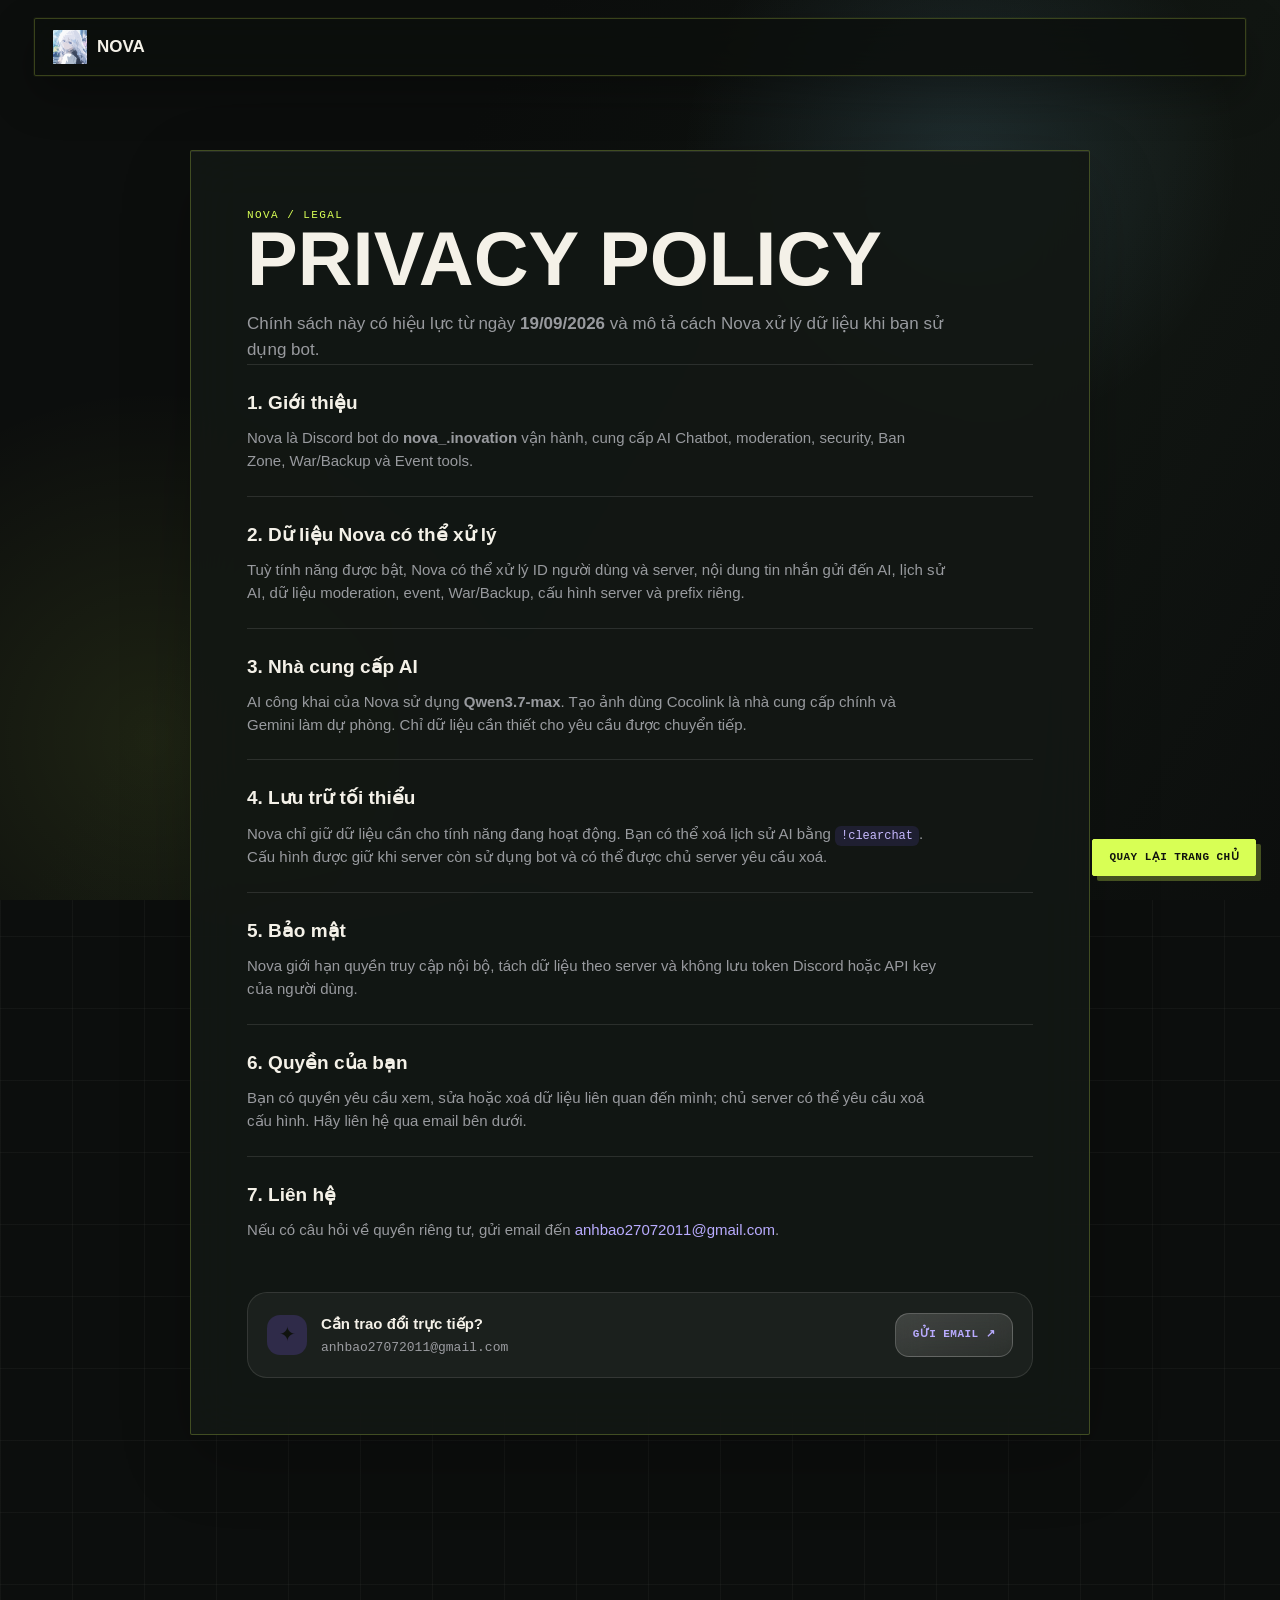
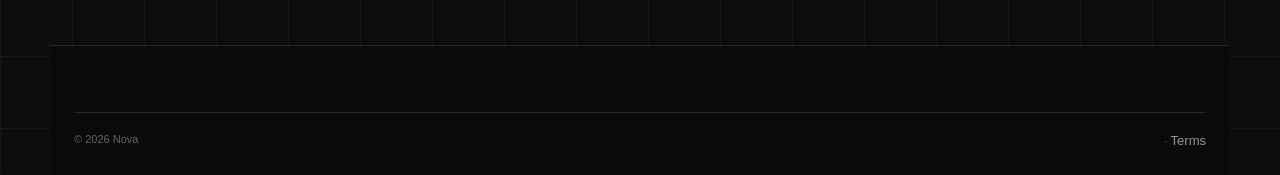
==== commit 198f80f5: "Update privacy-policy.html" ====
--- a/privacy-policy.html
+++ b/privacy-policy.html
@@ -1,2 +1,2 @@
 <!doctype html>
-<html lang="vi"><head><meta charset="utf-8"><meta name="viewport" content="width=device-width, initial-scale=1"><meta name="theme-color" content="#050507"><title>Privacy Policy — Nova</title><link rel="icon" href="assets/favicon.svg" type="image/svg+xml"><link rel="stylesheet" href="style.css"></head><body data-page="legal"><div class="aurora" aria-hidden="true"><span class="blob blob-one"></span><span class="blob blob-two"></span><span class="blob blob-three"></span><span class="grain"></span></div><header class="site-header"><nav class="nav glass"><a class="brand" href="index.html"><img src="assets/avatar.svg" alt="Nova avatar"><span>Nova</span></a><div class="nav-links"><a class="nav-link" href="index.html#features">Tính năng</a><a class="nav-link" href="index.html#commands">Lệnh</a><a class="nav-link" href="index.html#help">Help</a><a class="nav-link active" href="privacy-policy.html">Privacy</a><a class="nav-link" href="terms-of-service.html">Terms</a></div><div class="nav-actions"><a class="btn btn-primary" href="https://discord.com/oauth2/authorize?client_id=1532745879944036523" target="_blank" rel="noreferrer">Mời Nova</a></div></nav></header><main class="legal-page"><article class="legal-doc glass"><p class="eyebrow">Nova / legal</p><h1>Privacy Policy</h1><p class="legal-intro">Chính sách này có hiệu lực từ ngày <strong>19/09/2026</strong> và mô tả cách Nova xử lý dữ liệu khi bạn sử dụng bot.</p><section><h2>1. Giới thiệu</h2><p>Nova là Discord bot do <strong>nova_.inovation</strong> vận hành, cung cấp AI Chatbot, moderation, security, Ban Zone, War/Backup và Event tools.</p></section><section><h2>2. Dữ liệu Nova có thể xử lý</h2><p>Tuỳ tính năng được bật, Nova có thể xử lý ID người dùng và server, nội dung tin nhắn gửi đến AI, lịch sử AI, dữ liệu moderation, event, War/Backup, cấu hình server và prefix riêng.</p></section><section><h2>3. Nhà cung cấp AI</h2><p>AI công khai của Nova sử dụng <strong>Qwen3.7-max</strong>. Tạo ảnh dùng Cocolink là nhà cung cấp chính và Gemini làm dự phòng. Chỉ dữ liệu cần thiết cho yêu cầu được chuyển tiếp.</p></section><section><h2>4. Lưu trữ tối thiểu</h2><p>Nova chỉ giữ dữ liệu cần cho tính năng đang hoạt động. Bạn có thể xoá lịch sử AI bằng <code>!clearchat</code>. Cấu hình được giữ khi server còn sử dụng bot và có thể được chủ server yêu cầu xoá.</p></section><section><h2>5. Bảo mật</h2><p>Nova giới hạn quyền truy cập nội bộ, tách dữ liệu theo server và không lưu token Discord hoặc API key của người dùng.</p></section><section><h2>6. Quyền của bạn</h2><p>Bạn có quyền yêu cầu xem, sửa hoặc xoá dữ liệu liên quan đến mình; chủ server có thể yêu cầu xoá cấu hình. Hãy liên hệ qua email bên dưới.</p></section><section><h2>7. Liên hệ</h2><p>Nếu có câu hỏi về quyền riêng tư, gửi email đến <a href="mailto:anhbao27072011@gmail.com">anhbao27072011@gmail.com</a>.</p></section><div class="contact-card"><span class="contact-icon">✦</span><div><strong>Cần trao đổi trực tiếp?</strong><p>anhbao27072011@gmail.com</p></div><a class="btn btn-glass" href="mailto:anhbao27072011@gmail.com">Gửi email ↗</a></div></article></main><footer class="site-footer"><div class="footer-bottom"><span>© 2026 Nova</span><span><a href="index.html">Trang chủ</a> · <a href="terms-of-service.html">Terms</a></span></div></footer></body></html>+<html lang="vi"><head><meta charset="utf-8"><meta name="viewport" content="width=device-width, initial-scale=1"><meta name="theme-color" content="#050507"><title>Privacy Policy — Nova</title><link rel="icon" href="data:image/svg+xml,%3Csvg xmlns='http://www.w3.org/2000/svg' viewBox='0 0 64 64'%3E%3Crect width='64' height='64' rx='12' fill='%230c0e0d'/%3E%3Ctext x='32' y='46' font-family='Impact,Arial Black,sans-serif' font-size='44' font-weight='900' fill='%23d8ff55' text-anchor='middle'%3EN%3C/text%3E%3C/svg%3E" type="image/svg+xml"><link rel="alternate icon" href="assets/favicon.ico" sizes="any"><link rel="stylesheet" href="style.css"></head><body data-page="legal"><div class="aurora" aria-hidden="true"><span class="blob blob-one"></span><span class="blob blob-two"></span><span class="blob blob-three"></span><span class="grain"></span></div><header class="site-header"><nav class="nav glass"><a class="brand" href="index.html"><img src="assets/avatar.svg" alt="Nova avatar"><span>Nova</span></a><div class="nav-links"><a class="nav-link" href="index.html#features">Tính năng</a><a class="nav-link" href="index.html#commands">Lệnh</a><a class="nav-link" href="index.html#help">Help</a><a class="nav-link active" href="privacy-policy.html">Privacy</a><a class="nav-link" href="terms-of-service.html">Terms</a></div><div class="nav-actions"><a class="btn btn-primary" href="https://discord.com/oauth2/authorize?client_id=1532745879944036523" target="_blank" rel="noreferrer">Mời Nova</a></div></nav></header><main class="legal-page"><article class="legal-doc glass"><p class="eyebrow">Nova / legal</p><h1>Privacy Policy</h1><p class="legal-intro">Chính sách này có hiệu lực từ ngày <strong>19/09/2026</strong> và mô tả cách Nova xử lý dữ liệu khi bạn sử dụng bot.</p><section><h2>1. Giới thiệu</h2><p>Nova là Discord bot do <strong>nova_.inovation</strong> vận hành, cung cấp AI Chatbot, moderation, security, Ban Zone, War/Backup và Event tools.</p></section><section><h2>2. Dữ liệu Nova có thể xử lý</h2><p>Tuỳ tính năng được bật, Nova có thể xử lý ID người dùng và server, nội dung tin nhắn gửi đến AI, lịch sử AI, dữ liệu moderation, event, War/Backup, cấu hình server và prefix riêng.</p></section><section><h2>3. Nhà cung cấp AI</h2><p>AI công khai của Nova sử dụng <strong>Qwen3.7-max</strong>. Tạo ảnh dùng Cocolink là nhà cung cấp chính và Gemini làm dự phòng. Chỉ dữ liệu cần thiết cho yêu cầu được chuyển tiếp.</p></section><section><h2>4. Lưu trữ tối thiểu</h2><p>Nova chỉ giữ dữ liệu cần cho tính năng đang hoạt động. Bạn có thể xoá lịch sử AI bằng <code>!clearchat</code>. Cấu hình được giữ khi server còn sử dụng bot và có thể được chủ server yêu cầu xoá.</p></section><section><h2>5. Bảo mật</h2><p>Nova giới hạn quyền truy cập nội bộ, tách dữ liệu theo server và không lưu token Discord hoặc API key của người dùng.</p></section><section><h2>6. Quyền của bạn</h2><p>Bạn có quyền yêu cầu xem, sửa hoặc xoá dữ liệu liên quan đến mình; chủ server có thể yêu cầu xoá cấu hình. Hãy liên hệ qua email bên dưới.</p></section><section><h2>7. Liên hệ</h2><p>Nếu có câu hỏi về quyền riêng tư, gửi email đến <a href="mailto:anhbao27072011@gmail.com">anhbao27072011@gmail.com</a>.</p></section><div class="contact-card"><span class="contact-icon">✦</span><div><strong>Cần trao đổi trực tiếp?</strong><p>anhbao27072011@gmail.com</p></div><a class="btn btn-glass" href="mailto:anhbao27072011@gmail.com">Gửi email ↗</a></div></article></main><footer class="site-footer"><div class="footer-bottom"><span>© 2026 Nova</span><span><a href="index.html">Trang chủ</a> · <a href="terms-of-service.html">Terms</a></span></div></footer></body></html>
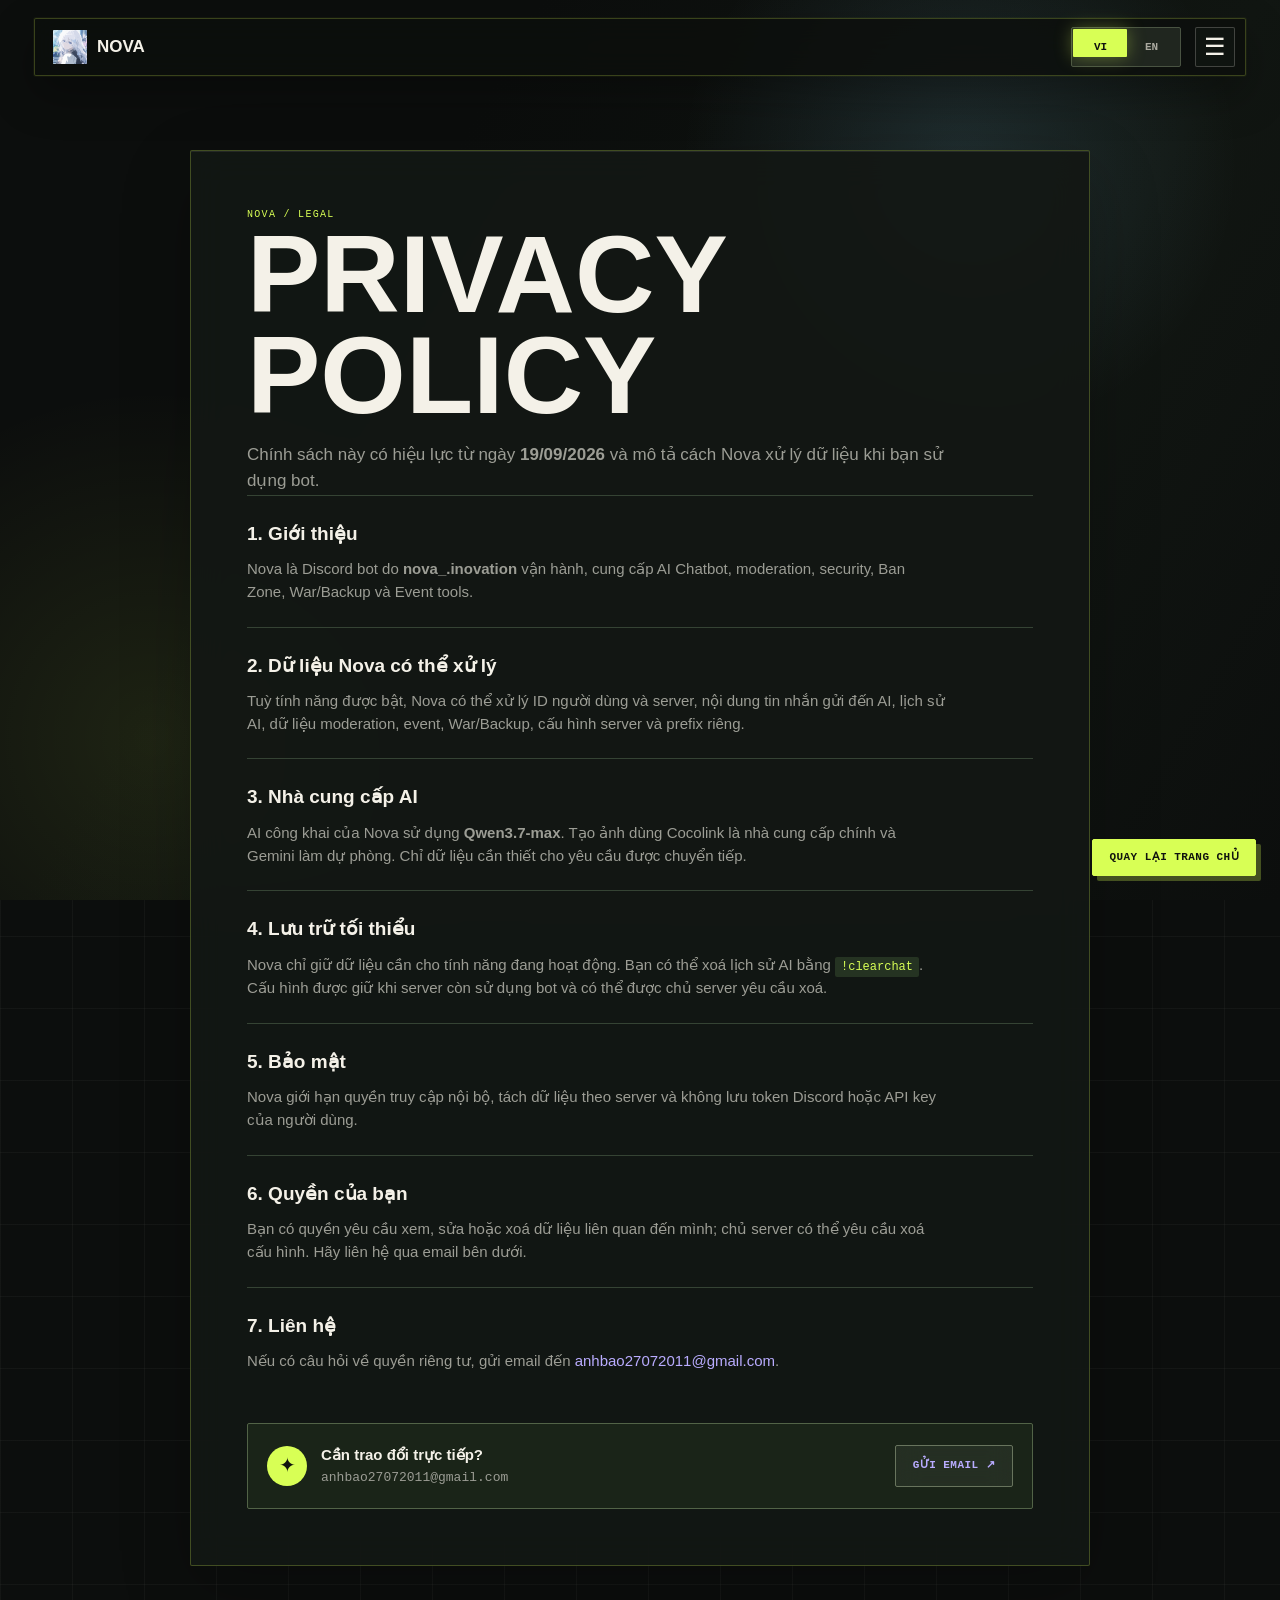
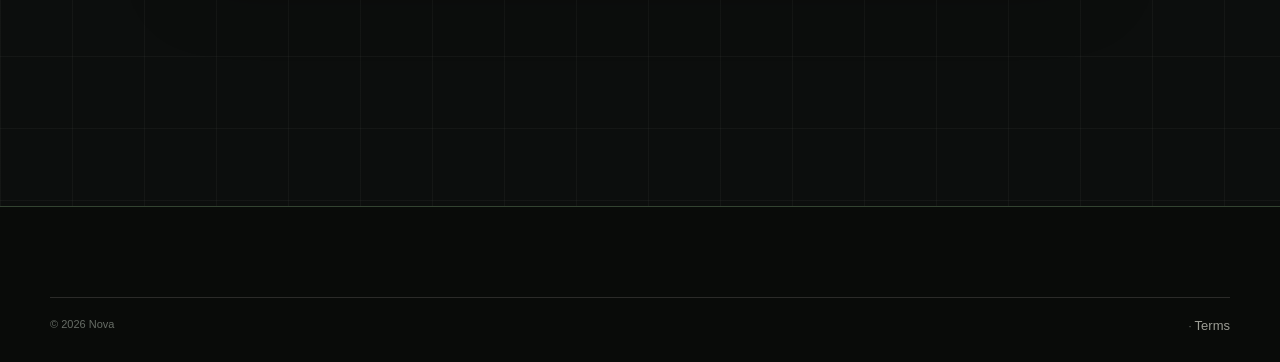
==== commit 360167db: "Update privacy-policy.html" ====
--- a/privacy-policy.html
+++ b/privacy-policy.html
@@ -1,2 +1,2 @@
 <!doctype html>
-<html lang="vi"><head><meta charset="utf-8"><meta name="viewport" content="width=device-width, initial-scale=1"><meta name="theme-color" content="#050507"><title>Privacy Policy — Nova</title><link rel="icon" href="data:image/svg+xml,%3Csvg xmlns='http://www.w3.org/2000/svg' viewBox='0 0 64 64'%3E%3Crect width='64' height='64' rx='12' fill='%230c0e0d'/%3E%3Ctext x='32' y='46' font-family='Impact,Arial Black,sans-serif' font-size='44' font-weight='900' fill='%23d8ff55' text-anchor='middle'%3EN%3C/text%3E%3C/svg%3E" type="image/svg+xml"><link rel="alternate icon" href="assets/favicon.ico" sizes="any"><link rel="stylesheet" href="style.css"></head><body data-page="legal"><div class="aurora" aria-hidden="true"><span class="blob blob-one"></span><span class="blob blob-two"></span><span class="blob blob-three"></span><span class="grain"></span></div><header class="site-header"><nav class="nav glass"><a class="brand" href="index.html"><img src="assets/avatar.svg" alt="Nova avatar"><span>Nova</span></a><div class="nav-links"><a class="nav-link" href="index.html#features">Tính năng</a><a class="nav-link" href="index.html#commands">Lệnh</a><a class="nav-link" href="index.html#help">Help</a><a class="nav-link active" href="privacy-policy.html">Privacy</a><a class="nav-link" href="terms-of-service.html">Terms</a></div><div class="nav-actions"><a class="btn btn-primary" href="https://discord.com/oauth2/authorize?client_id=1532745879944036523" target="_blank" rel="noreferrer">Mời Nova</a></div></nav></header><main class="legal-page"><article class="legal-doc glass"><p class="eyebrow">Nova / legal</p><h1>Privacy Policy</h1><p class="legal-intro">Chính sách này có hiệu lực từ ngày <strong>19/09/2026</strong> và mô tả cách Nova xử lý dữ liệu khi bạn sử dụng bot.</p><section><h2>1. Giới thiệu</h2><p>Nova là Discord bot do <strong>nova_.inovation</strong> vận hành, cung cấp AI Chatbot, moderation, security, Ban Zone, War/Backup và Event tools.</p></section><section><h2>2. Dữ liệu Nova có thể xử lý</h2><p>Tuỳ tính năng được bật, Nova có thể xử lý ID người dùng và server, nội dung tin nhắn gửi đến AI, lịch sử AI, dữ liệu moderation, event, War/Backup, cấu hình server và prefix riêng.</p></section><section><h2>3. Nhà cung cấp AI</h2><p>AI công khai của Nova sử dụng <strong>Qwen3.7-max</strong>. Tạo ảnh dùng Cocolink là nhà cung cấp chính và Gemini làm dự phòng. Chỉ dữ liệu cần thiết cho yêu cầu được chuyển tiếp.</p></section><section><h2>4. Lưu trữ tối thiểu</h2><p>Nova chỉ giữ dữ liệu cần cho tính năng đang hoạt động. Bạn có thể xoá lịch sử AI bằng <code>!clearchat</code>. Cấu hình được giữ khi server còn sử dụng bot và có thể được chủ server yêu cầu xoá.</p></section><section><h2>5. Bảo mật</h2><p>Nova giới hạn quyền truy cập nội bộ, tách dữ liệu theo server và không lưu token Discord hoặc API key của người dùng.</p></section><section><h2>6. Quyền của bạn</h2><p>Bạn có quyền yêu cầu xem, sửa hoặc xoá dữ liệu liên quan đến mình; chủ server có thể yêu cầu xoá cấu hình. Hãy liên hệ qua email bên dưới.</p></section><section><h2>7. Liên hệ</h2><p>Nếu có câu hỏi về quyền riêng tư, gửi email đến <a href="mailto:anhbao27072011@gmail.com">anhbao27072011@gmail.com</a>.</p></section><div class="contact-card"><span class="contact-icon">✦</span><div><strong>Cần trao đổi trực tiếp?</strong><p>anhbao27072011@gmail.com</p></div><a class="btn btn-glass" href="mailto:anhbao27072011@gmail.com">Gửi email ↗</a></div></article></main><footer class="site-footer"><div class="footer-bottom"><span>© 2026 Nova</span><span><a href="index.html">Trang chủ</a> · <a href="terms-of-service.html">Terms</a></span></div></footer></body></html>
+<html lang="vi"><head><meta charset="utf-8"><meta name="viewport" content="width=device-width, initial-scale=1"><meta name="theme-color" content="#050507"><title>Privacy Policy — Nova</title><link rel="icon" href="assets/favicon.svg?v=3" type="image/svg+xml"><link rel="alternate icon" href="assets/favicon.svg?v=3" sizes="any"><link rel="stylesheet" href="style.css"><link rel="stylesheet" href="redesign.css"><link rel="stylesheet" href="wordmark.css"></head><body data-page="legal"><div class="aurora" aria-hidden="true"><span class="blob blob-one"></span><span class="blob blob-two"></span><span class="blob blob-three"></span><span class="grain"></span></div><header class="site-header"><nav class="nav glass"><a class="brand" href="index.html"><img src="assets/avatar.svg" alt="Nova avatar"><span>Nova</span></a><div class="nav-links"><a class="nav-link" href="index.html#features">Tính năng</a><a class="nav-link" href="index.html#commands">Lệnh</a><a class="nav-link" href="index.html#help">Help</a><a class="nav-link active" href="privacy-policy.html">Privacy</a><a class="nav-link" href="terms-of-service.html">Terms</a></div><div class="nav-actions"></div></nav></header><main class="legal-page"><article class="legal-doc glass"><p class="eyebrow">Nova / legal</p><h1>Privacy Policy</h1><p class="legal-intro">Chính sách này có hiệu lực từ ngày <strong>19/09/2026</strong> và mô tả cách Nova xử lý dữ liệu khi bạn sử dụng bot.</p><section><h2>1. Giới thiệu</h2><p>Nova là Discord bot do <strong>nova_.inovation</strong> vận hành, cung cấp AI Chatbot, moderation, security, Ban Zone, War/Backup và Event tools.</p></section><section><h2>2. Dữ liệu Nova có thể xử lý</h2><p>Tuỳ tính năng được bật, Nova có thể xử lý ID người dùng và server, nội dung tin nhắn gửi đến AI, lịch sử AI, dữ liệu moderation, event, War/Backup, cấu hình server và prefix riêng.</p></section><section><h2>3. Nhà cung cấp AI</h2><p>AI công khai của Nova sử dụng <strong>Qwen3.7-max</strong>. Tạo ảnh dùng Cocolink là nhà cung cấp chính và Gemini làm dự phòng. Chỉ dữ liệu cần thiết cho yêu cầu được chuyển tiếp.</p></section><section><h2>4. Lưu trữ tối thiểu</h2><p>Nova chỉ giữ dữ liệu cần cho tính năng đang hoạt động. Bạn có thể xoá lịch sử AI bằng <code>!clearchat</code>. Cấu hình được giữ khi server còn sử dụng bot và có thể được chủ server yêu cầu xoá.</p></section><section><h2>5. Bảo mật</h2><p>Nova giới hạn quyền truy cập nội bộ, tách dữ liệu theo server và không lưu token Discord hoặc API key của người dùng.</p></section><section><h2>6. Quyền của bạn</h2><p>Bạn có quyền yêu cầu xem, sửa hoặc xoá dữ liệu liên quan đến mình; chủ server có thể yêu cầu xoá cấu hình. Hãy liên hệ qua email bên dưới.</p></section><section><h2>7. Liên hệ</h2><p>Nếu có câu hỏi về quyền riêng tư, gửi email đến <a href="mailto:anhbao27072011@gmail.com">anhbao27072011@gmail.com</a>.</p></section><div class="contact-card"><span class="contact-icon">✦</span><div><strong>Cần trao đổi trực tiếp?</strong><p>anhbao27072011@gmail.com</p></div><a class="btn btn-glass" href="mailto:anhbao27072011@gmail.com">Gửi email ↗</a></div></article></main><footer class="site-footer"><div class="footer-bottom"><span>© 2026 Nova</span><span><a href="index.html">Trang chủ</a> · <a href="terms-of-service.html">Terms</a></span></div></footer><script src="script.js"></script></body></html>
--- a/style.css
+++ b/style.css
@@ -9,6 +9,30 @@
 .legal-page{width:min(940px,calc(100% - 40px));margin-inline:auto}
 .footer-brand .brand{display:flex!important;flex-direction:row!important;align-items:center!important;width:max-content!important;gap:14px!important}
 .footer-brand .brand>span{display:inline-block!important;margin-left:0!important;white-space:nowrap!important}
+
+/* ============================================================
+   FIX: Lưới feature card gọn gàng 3 cột × 2 hàng
+   Ghi đè các offset/translateY lộn xộn từ redesign.css
+   ============================================================ */
+.feature-grid{
+  grid-template-columns:repeat(3,1fr)!important;
+  gap:14px!important;
+}
+.feature-card,
+.feature-card:nth-child(4){
+  grid-column:auto!important;
+}
+.feature-card:nth-child(5),
+.feature-card:nth-child(6){
+  transform:none!important;
+}
+.feature-card:hover,
+.feature-card:nth-child(4):hover,
+.feature-card:nth-child(5):hover,
+.feature-card:nth-child(6):hover{
+  transform:translateY(-10px) rotate(-1deg)!important;
+}
+
 body[data-page="legal"]{background:#0c0e0d!important;color:#f4f1e8!important;font-family:"Trebuchet MS",Century Gothic,sans-serif!important;background-image:linear-gradient(rgba(244,241,232,.035) 1px,transparent 1px),linear-gradient(90deg,rgba(244,241,232,.035) 1px,transparent 1px)!important;background-size:72px 72px!important}
 body[data-page="legal"] .aurora{display:none!important}
 body[data-page="legal"] .site-header{top:18px!important}
@@ -40,7 +64,6 @@
 
 /* ============================================================
    Nút "Quay lại Trang Chủ" — cố định góc phải dưới viewport
-   (không trôi theo nội dung khi cuộn trên Privacy & Terms)
    ============================================================ */
 body[data-page="legal"] .footer-bottom span:last-child a[href="index.html"]{
   position:fixed!important;
@@ -85,10 +108,7 @@
 .modal-backdrop[hidden]{display:none}
 :root{--bg:#050507;--glass:rgba(255,255,255,.055);--stroke:rgba(255,255,255,.11);--stroke-2:rgba(255,255,255,.2);--text:#f5f5f7;--muted:rgba(235,235,245,.62);--muted-2:rgba(235,235,245,.4);--accent:#7c5cff;--accent-2:#3fa9ff;--accent-3:#ff5ca8;--new:#ffd166;--radius:22px;--radius-lg:30px;--shadow:0 24px 70px rgba(0,0,0,.6);--shadow-sm:0 10px 30px rgba(0,0,0,.4);--blur:saturate(180%) blur(26px);--nav-h:64px;--maxw:1180px;--font:-apple-system,BlinkMacSystemFont,"SF Pro Display","SF Pro Text","Segoe UI",Inter,Roboto,"Helvetica Neue",Arial,sans-serif;--mono:ui-monospace,SFMono-Regular,Menlo,Consolas,monospace}*{box-sizing:border-box}html{scroll-behavior:smooth}body{margin:0;background:var(--bg);color:var(--text);font-family:var(--font);font-size:15px;line-height:1.55;overflow-x:hidden}a{color:inherit;text-decoration:none}button,input{font:inherit}button{color:inherit;cursor:pointer}.aurora{position:fixed;inset:0;z-index:-1;overflow:hidden;pointer-events:none;background:radial-gradient(1200px 700px at 15% -10%,rgba(124,92,255,.22),transparent 60%),radial-gradient(900px 600px at 90% 10%,rgba(63,169,255,.16),transparent 60%),radial-gradient(1000px 800px at 50% 110%,rgba(255,92,168,.12),transparent 60%),linear-gradient(180deg,#050507,#08080d 50%,#050507)}.blob{position:absolute;width:38vw;height:38vw;min-width:330px;min-height:330px;border-radius:50%;filter:blur(90px);opacity:.5}.blob-one{background:#694bff;left:-14%;top:12%;animation:drift-one 38s ease-in-out infinite}.blob-two{background:#168cff;right:-16%;top:4%;animation:drift-two 46s ease-in-out infinite}.blob-three{background:#e84099;left:32%;bottom:-28%;animation:drift-three 50s ease-in-out infinite}.grain{position:absolute;inset:0;opacity:.035;mix-blend-mode:overlay;background-image:url("data:image/svg+xml,%3Csvg viewBox='0 0 180 180' xmlns='http://www.w3.org/2000/svg'%3E%3Cfilter id='n'%3E%3CfeTurbulence type='fractalNoise' baseFrequency='.9' numOctaves='4' stitchTiles='stitch'/%3E%3C/filter%3E%3Crect width='100%25' height='100%25' filter='url(%23n)' opacity='.7'/%3E%3C/svg%3E")}.glass{background:linear-gradient(160deg,rgba(255,255,255,.09),rgba(255,255,255,.035));border:1px solid var(--stroke);border-radius:var(--radius-lg);backdrop-filter:var(--blur);-webkit-backdrop-filter:var(--blur);box-shadow:var(--shadow-sm),inset 0 1px 0 rgba(255,255,255,.14);position:relative;isolation:isolate}.glass:after{content:"";position:absolute;inset:0;border-radius:inherit;background:linear-gradient(180deg,rgba(255,255,255,.1),transparent 40%);mix-blend-mode:overlay;opacity:.6;pointer-events:none;z-index:-1}.site-header{position:fixed;top:12px;left:0;right:0;z-index:20;pointer-events:none}.nav{height:64px;max-width:calc(var(--maxw) + 32px);margin:auto;padding:0 12px 0 16px;display:flex;align-items:center;gap:22px;background:linear-gradient(160deg,rgba(22,22,30,.78),rgba(14,14,20,.68));border-radius:20px;pointer-events:auto}.brand{display:flex;align-items:center;gap:10px;font-weight:800;font-size:18px;letter-spacing:-.03em;white-space:nowrap}.brand img{width:34px;height:34px;border-radius:11px;box-shadow:0 7px 20px rgba(90,60,255,.35)}.nav-links{display:flex;align-items:center;gap:2px;flex:1}.nav-link{padding:9px 13px;border-radius:12px;color:var(--muted);transition:all .2s ease}.nav-link:hover,.nav-link.active{color:var(--text);background:rgba(255,255,255,.08)}.nav-link.active{box-shadow:inset 0 1px rgba(255,255,255,.1)}
 
-/* ============================================================
-   Đẩy cụm VI/EN + Mời Nova + menu 3 gạch sang phải
-   (áp dụng cả khi .nav-links bị ẩn ở màn hình nhỏ)
-   ============================================================ */
+/* Đẩy cụm VI/EN + Mời Nova + menu 3 gạch sang phải */
 .nav-actions{display:flex;align-items:center;gap:10px;margin-left:auto}
 
-.language-switch{position:relative;width:88px;height:36px;border-radius:12px;background:rgba(255,255,255,.07);border:1px solid var(--stroke);display:flex;padding:3px}.seg-thumb{position:absolute;left:3px;top:3px;width:40px;height:28px;border-radius:9px;background:linear-gradient(160deg,rgba(255,255,255,.95),rgba(230,230,245,.82));transition:transform .32s cubic-bezier(.34,1.4,.5,1);z-index:0}.language-switch.en .seg-thumb{transform:translateX(100%)}.lang-button{width:40px;height:28px;border:0;background:transparent;color:var(--muted);font-size:11px;font-weight:800;position:relative;z-index:1}.lang-button.active{color:#0a0a12}.btn{border:1px solid transparent;border-radius:14px;display:inline-flex;justify-content:center;align-items:center;gap:8px;min-height:44px;padding:0 17px;font-weight:750;transition:transform .22s cubic-bezier(.34,1.3,.5,1),box-shadow .22s,background .22s}.btn:hover{transform:translateY(-2px)}.btn:active{transform:scale(.97)}.btn-primary{background:linear-gradient(160deg,#8b6bff,#5f3fff 55%,#3f7bff);box-shadow:0 8px 26px rgba(110,80,255,.42),inset 0 1px rgba(255,255,255,.35)}.btn-primary:hover{box-shadow:0 12px 35px rgba(110,80,255,.6),inset 0 1px rgba(255,255,255,.45)}.btn-glass{background:linear-gradient(160deg,rgba(255,255,255,.16),rgba(255,255,255,.07));border-color:var(--stroke-2);backdrop-filter:blur(12px)}.btn-ghost{background:transparent;border-color:var(--stroke);color:var(--muted)}.btn-ghost:hover{background:rgba(255,255,255,.06);color:var(--text)}.btn-light{background:linear-gradient(160deg,#fff,#e6e6ee);color:#08080c;box-shadow:0 5px 24px rgba(255,255,255,.2);border:0}.icon-button{width:40px;height:40px;border:1px solid var(--stroke);border-radius:12px;background:rgba(255,255,255,.06);display:grid;place-items:center;font-size:23px;line-height:1;transition:.25s}.icon-button:hover{transform:rotate(90deg);background:rgba(255,92,168,.16);border-color:rgba(255,92,168,.45)}.menu-toggle{display:none}.mobile-menu{display:none;pointer-events:auto}.section-shell{max-width:var(--maxw);margin:auto;padding-left:24px;padding-right:24px}.hero{min-height:780px;padding-top:150px;display:flex;flex-direction:column;align-items:center;text-align:center}.hero-copy{display:flex;flex-direction:column;align-items:center}.avatar-wrap{position:relative;margin-bottom:25px}.hero-avatar{width:132px;height:132px;border-radius:36px;border:1px solid rgba(255,255,255,.5);box-shadow:0 24px 60px rgba(90,60,255,.45);position:relative}.avatar-glow{position:absolute;inset:-46px;border-radius:50%;background:radial-gradient(circle,rgba(93,71,255,.7),rgba(45,140,255,.25) 45%,transparent 70%);filter:blur(26px);animation:pulse 6s ease-in-out infinite}.eyebrow{color:#a99cff;font-family:var(--mono);font-size:11px;text-transform:uppercase;letter-spacing:.11em;margin:0 0 10px}.hero h1{font-size:clamp(56px,13vw,116px);line-height:.95;letter-spacing:-.045em;margin:0;font-weight:800;background:linear-gradient(180deg,#fff 5%,rgba(245,245,247,.55));color:transparent;background-clip:text;-webkit-background-clip:text}.hero-subtitle{max-width:560px;color:var(--muted);font-size:18px;margin:24px 0 26px}.hero-actions{display:flex;gap:10px;flex-wrap:wrap;justify-content:center}.stats-grid{width:100%;display:grid;grid-template-columns:repeat(4,1fr);gap:12px;margin-top:74px}.stat{padding:21px 18px;text-align:left;border-radius:20px;background:linear-gradient(160deg,rgba(255,255,255,.08),rgba(255,255,255,.03))}.stat-value{display:block;font-size:17px;font-weight:750;white-space:nowrap;overflow:hidden;text-overflow:ellipsis}.stat-label{display:block;color:var(--muted-2);font-size:12px;margin-top:6px}.section{padding-top:110px}.section-heading{display:flex;justify-content:space-between;align-items:end;gap:30px;margin-bottom:28px}.section-heading h2{font-size:clamp(32px,5vw,57px);line-height:1;letter-spacing:-.04em;margin:0}.section-heading>p{max-width:300px;color:var(--muted);margin:0}.feature-grid{display:grid;grid-template-columns:repeat(3,1fr);gap:14px}.feature-card{min-height:230px;padding:24px;overflow:hidden;cursor:pointer;transition:transform .3s cubic-bezier(.34,1.3,.5,1),border-color .3s,box-shadow .3s}.feature-card:before{content:"";position:absolute;inset:0;background:radial-gradient(420px circle at var(--mx,50%) var(--my,0%),rgba(124,92,255,.23),transparent 45%);opacity:0;transition:opacity .3s;z-index:-1}.feature-card:hover{transform:translateY(-6px);border-color:rgba(255,255,255,.24);box-shadow:0 20px 45px rgba(0,0,0,.45),inset 0 1px rgba(255,255,255,.2)}.feature-card:hover:before{opacity:1}.feature-icon{width:52px;height:52px;display:grid;place-items:center;font-size:26px;border:1px solid var(--stroke);border-radius:16px;background:rgba(255,255,255,.07);margin-bottom:25px}.feature-card h3{font-size:21px;margin:0 0 6px}.feature-card p{color:var(--muted);margin:0;min-height:50px}.feature-meta{display:flex;justify-content:space-between;align-items:center;color:var(--muted-2);font-size:12px;margin-top:24px}.feature-meta span:last-child{color:#b9acff;transition:transform .2s}.feature-card:hover .feature-meta span:last-child{transform:translateX(4px)}.command-toolbar{padding:12px;display:flex;gap:12px;align-items:center;margin-bottom:20px;border-radius:20px}.search-wrap{flex:1;display:flex;align-items:center;gap:10px;padding:0 12px;color:var(--muted);border:1px solid var(--stroke);border-radius:13px;height:44px;background:rgba(0,0,0,.18)}.search-wrap input{flex:1;min-width:0;color:var(--text);background:transparent;border:0;outline:0}.search-wrap input::placeholder{color:var(--muted-2)}.clear-search{border:0;background:transparent;color:var(--muted);font-size:22px;display:none}.clear-search.visible{display:block}.chips{display:flex;gap:7px;flex-wrap:wrap}.chip{border:1px solid var(--stroke);border-radius:999px;background:rgba(255,255,255,.045);color:var(--muted);padding:8px 12px;font-size:12px;transition:.2s}.chip:hover,.chip.active{color:#fff;border-color:transparent;background:linear-gradient(160deg,#8b6bff,#5f3fff);box-shadow:0 5px 15px rgba(110,80,255,.3)}.command-list{display:grid;grid-template-columns:repeat(2,1fr);gap:10px}.command-card{display:grid;grid-template-columns:1fr auto;gap:10px;padding:17px 18px;border-radius:18px;background:rgba(255,255,255,.04);border:1px solid rgba(255,255,255,.08);transition:.2s}.command-card:hover{transform:translateY(-3px);border-color:rgba(255,255,255,.2);background:rgba(255,255,255,.065)}.command-name{font-family:var(--mono);font-size:14px;color:#eee}.command-description{color:var(--muted);font-size:13px;margin-top:5px}.command-perm{color:var(--muted-2);font-size:11px;text-align:right}.tag{display:inline-flex;padding:4px 8px;border-radius:7px;font-size:10px;font-weight:700;margin-top:8px}.tag-slash{background:rgba(63,169,255,.13);color:#8fd0ff}.tag-prefix{background:rgba(255,176,32,.13);color:#ffc98f}.tag-both{background:rgba(124,92,255,.16);color:#c7a6ff}.tag-button{background:rgba(57,217,138,.12);color:#8fffc1}.new-badge{display:inline-block;padding:3px 7px;border-radius:999px;background:linear-gradient(160deg,#ffd166,#ffb020);color:#1a1200;font-size:9px;font-weight:900;box-shadow:0 0 12px rgba(255,209,102,.5);margin-left:5px}.help-layout{display:grid;grid-template-columns:1.15fr .85fr;gap:14px}.discord-preview{padding:21px;border-radius:24px;background:linear-gradient(160deg,rgba(40,42,51,.78),rgba(18,19,26,.7))}.discord-top{display:flex;gap:12px;align-items:center;padding-bottom:18px;border-bottom:1px solid var(--stroke)}.discord-mark{width:38px;height:38px;display:grid;place-items:center;border-radius:13px;background:#5865f2;font-size:22px}.discord-top strong,.discord-top small{display:block}.discord-top small{color:var(--muted-2);font-size:11px}.online-dot{width:9px;height:9px;border-radius:50%;background:#57d19a;box-shadow:0 0 12px #57d19a;margin-left:auto}.help-preview{padding:24px 9px;min-height:260px}.help-preview h3{font-size:23px;margin:0 0 8px}.help-preview p{color:var(--muted);margin:0 0 20px}.help-command{display:flex;gap:8px;flex-wrap:wrap}.help-command code,.help-result code,code{font-family:var(--mono);color:#c7baff;background:rgba(124,92,255,.13);border-radius:6px;padding:3px 6px}.discord-footer{border-top:1px solid var(--stroke);padding-top:15px;color:var(--muted-2);font-size:11px}.help-side{display:flex;flex-direction:column;gap:14px}.help-panel{padding:24px;border-radius:24px}.help-panel h3{margin:0 0 18px;font-size:22px}.compact{margin-bottom:16px}.compact .chip{padding:6px 9px;font-size:11px}.help-result{color:var(--muted);font-size:13px;min-height:38px}.tip-list{padding:0;margin:0;list-style:none;display:grid;gap:16px}.tip-list li{display:flex;gap:12px}.tip-list li>span{font-family:var(--mono);font-size:11px;color:#a99cff;padding-top:3px}.tip-list strong,.tip-list small{display:block}.tip-list small{color:var(--muted);font-size:12px;margin-top:3px}.site-footer{max-width:var(--maxw);margin:120px auto 0;padding:36px 24px 25px;border-top:1px solid var(--stroke)}.footer-inner{display:grid;grid-template-columns:2fr 1fr 1fr 1fr;gap:30px}.footer-brand p{color:var(--muted);font-size:13px;max-width:220px}.site-footer a{display:block;color:var(--muted);font-size:13px;margin:8px 0}.site-footer a:hover{color:var(--text)}.footer-label{font-family:var(--mono);font-size:10px;color:#a99cff;text-transform:uppercase;letter-spacing:.1em}.footer-bottom{display:flex;justify-content:space-between;color:var(--muted-2);font-size:11px;border-top:1px solid var(--stroke);padding-top:18px;margin-top:30px}.footer-bottom a{display:inline;margin:0}.modal-backdrop{position:fixed;inset:0;z-index:50;background:rgba(3,3,6,.72);backdrop-filter:blur(14px);display:grid;place-items:center;padding:20px}.modal{width:min(720px,100%);max-height:min(780px,90vh);overflow:auto;padding:32px;border-radius:26px;background:linear-gradient(160deg,rgba(26,26,34,.97),rgba(14,14,20,.98));box-shadow:0 40px 100px rgba(0,0,0,.7);animation:modal-in .38s cubic-bezier(.34,1.25,.5,1)}.modal-close{position:absolute;right:15px;top:15px}.modal-hero{padding-right:40px}.modal-hero .feature-icon{font-size:31px}.modal-hero h2{margin:0;font-size:34px;letter-spacing:-.04em}.modal-hero p{color:var(--muted);font-size:16px}.modal-section{margin-top:27px}.modal-section h3{font-size:12px;font-family:var(--mono);color:#a99cff;text-transform:uppercase;letter-spacing:.08em}.modal-section ul{padding-left:18px;color:var(--muted)}.modal-command{padding:12px 14px;border:1px solid var(--stroke);border-radius:14px;margin:8px 0;background:rgba(255,255,255,.035)}.modal-command strong{font-family:var(--mono);font-size:13px}.modal-command p{color:var(--muted);font-size:12px;margin:4px 0 0}.example{font-family:var(--mono);font-size:12px;padding:12px;border-radius:10px;background:#09090e;color:#c9c0ff;margin:7px 0;overflow:auto}.modal-actions{display:flex;gap:10px;margin-top:28px}.update-modal{width:min(700px,100%);height:min(730px,90vh);display:flex;flex-direction:column;padding:0;overflow:hidden;border-radius:26px;background:linear-gradient(160deg,rgba(26,26,34,.98),rgba(14,14,20,.98));animation:modal-in .38s cubic-bezier(.34,1.25,.5,1)}.update-header{padding:34px 34px 22px;flex-shrink:0}.update-header h2{font-size:34px;letter-spacing:-.04em;margin:0 0 5px}.update-header>p:last-child{color:var(--muted);margin:0}.update-history{overflow-y:auto;padding:0 34px 24px;flex:1}.update-entry{padding:18px;border:1px solid var(--stroke);border-radius:20px;background:linear-gradient(160deg,rgba(124,92,255,.12),rgba(63,169,255,.05));margin-bottom:12px}.update-entry h3{margin:0;font-size:17px}.update-entry time{display:block;color:var(--muted-2);font-size:11px;margin-top:3px}.update-entry ul{color:var(--muted);padding-left:20px;margin-bottom:0}.update-entry li{margin:8px 0}.update-footer{border-top:1px solid var(--stroke);padding:17px 34px;display:flex;justify-content:space-between;align-items:center;background:rgba(18,18,24,.8);flex-shrink:0}.update-footer label{color:var(--muted);font-size:12px;display:flex;gap:9px;align-items:center}.update-footer input{appearance:none;width:20px;height:20px;border:1px solid var(--stroke-2);border-radius:6px;background:rgba(255,255,255,.05);margin:0}.update-footer input:checked{background:linear-gradient(160deg,#8b6bff,#5f3fff);position:relative}.update-footer input:checked:after{content:"✓";display:block;text-align:center;color:#fff;font-weight:bold}.empty-state{text-align:center;color:var(--muted);padding:30px}.legal-page{max-width:980px;margin:auto;padding:150px 24px 0}.legal-doc{max-width:900px;margin:auto;padding:56px;border-radius:30px}.legal-doc h1{font-size:clamp(42px,8vw,76px);letter-spacing:-.05em;line-height:1;margin:0 0 17px}.legal-intro{color:var(--muted);font-size:17px;margin:0 0 46px}.legal-doc section{padding:23px 0;border-top:1px solid var(--stroke)}.legal-doc h2{font-size:19px;margin:0 0 9px}.legal-doc p{color:var(--muted);margin:0;max-width:700px}.legal-doc a{color:#b9acff}.legal-doc code{font-size:12px}.contact-card{display:flex;align-items:center;gap:14px;margin-top:28px;padding:19px;border:1px solid var(--stroke);border-radius:20px;background:rgba(255,255,255,.045)}.contact-icon{width:40px;height:40px;display:grid;place-items:center;border-radius:13px;background:rgba(124,92,255,.2);font-size:20px}.contact-card strong,.contact-card p{display:block}.contact-card p{color:var(--muted);font-size:13px;margin:2px 0 0}.contact-card .btn{margin-left:auto;white-space:nowrap}.reveal{opacity:0;transform:translateY(22px);transition:opacity .7s cubic-bezier(.2,.7,.3,1),transform .7s cubic-bezier(.2,.7,.3,1)}.reveal.in{opacity:1;transform:none}.skip-link{position:fixed;z-index:100;left:12px;top:-60px;padding:12px 16px;background:var(--accent);border-radius:12px}.skip-link:focus{top:12px}:focus-visible{outline:2px solid var(--accent-2);outline-offset:3px;border-radius:10px}::-webkit-scrollbar{width:11px}::-webkit-scrollbar-thumb{background:rgba(255,255,255,.14);border:3px solid var(--bg);border-radius:99px}::-webkit-scrollbar-thumb:hover{background:rgba(255,255,255,.25)}.update-history::-webkit-scrollbar-thumb{background:rgba(255,255,255,.25)}@keyframes pulse{0%,100%{transform:scale(1);opacity:.75}50%{transform:scale(1.07);opacity:1}}@keyframes drift-one{50%{transform:translate(12vw,8vh) scale(1.1)}}@keyframes drift-two{50%{transform:translate(-10vw,15vh) scale(.88)}}@keyframes drift-three{50%{transform:translate(8vw,-12vh) scale(1.12)}}@keyframes modal-in{from{opacity:0;transform:scale(.96) translateY(24px)}to{opacity:1;transform:none}}@media(max-width:1080px){.nav-links{display:none}.menu-toggle{display:grid}.mobile-menu{display:flex;flex-direction:column;gap:4px;position:absolute;right:24px;top:76px;width:min(300px,calc(100% - 48px));padding:12px;border-radius:20px;opacity:0;transform:translateY(-8px);pointer-events:none;transition:.2s}.mobile-menu.open{opacity:1;transform:none;pointer-events:auto}.mobile-menu>a:not(.btn){padding:11px 12px;border-radius:11px;color:var(--muted)}.mobile-menu>a:not(.btn):hover{background:rgba(255,255,255,.07);color:var(--text)}.mobile-menu .btn{margin-top:7px}.help-layout{grid-template-columns:1fr}.footer-inner{grid-template-columns:1fr 1fr}}@media(max-width:760px){.section-shell{padding-left:18px;padding-right:18px}.hero{min-height:auto;padding-top:130px}.stats-grid{grid-template-columns:repeat(2,1fr);margin-top:55px}.feature-grid,.command-list{grid-template-columns:1fr}.section{padding-top:85px}.section-heading{display:block}.section-heading>p{margin-top:14px}.invite-nav{display:none}.footer-inner{grid-template-columns:1fr}.site-footer{padding-left:18px;padding-right:18px;margin-top:90px}.legal-page{padding:125px 18px 0}.legal-doc{padding:32px 22px}.contact-card{align-items:flex-start;flex-wrap:wrap}.contact-card .btn{margin-left:54px}.modal{padding:27px 21px}.update-header{padding:28px 22px 18px}.update-history{padding:0 22px 18px}.update-footer{padding:15px 22px}}@media(max-width:480px){.language-switch{width:76px}.language-switch .seg-thumb,.lang-button{width:34px}.hero-actions{flex-direction:column;width:100%}.hero-actions .btn{width:100%}.hero-subtitle{font-size:16px}.command-toolbar{display:block}.search-wrap{margin-bottom:11px}.update-footer{align-items:stretch;flex-direction:column;gap:13px}.update-footer .btn{width:100%}}@media(max-width:360px){.stats-grid{grid-template-columns:1fr}}@media(max-height:520px) and (orientation:landscape){.hero{padding-top:105px}.hero-avatar{width:90px;height:90px;border-radius:25px}.avatar-wrap{margin-bottom:14px}}@media(prefers-reduced-motion:reduce){*,*:before,*:after{animation:none!important;transition:none!important;scroll-behavior:auto!important}.feature-card:hover,.btn:hover,.command-card:hover{transform:none}.reveal{opacity:1;transform:none}}+.language-switch{position:relative;width:88px;height:36px;border-radius:12px;background:rgba(255,255,255,.07);border:1px solid var(--stroke);display:flex;padding:3px}.seg-thumb{position:absolute;left:3px;top:3px;width:40px;height:28px;border-radius:9px;background:linear-gradient(160deg,rgba(255,255,255,.95),rgba(230,230,245,.82));transition:transform .32s cubic-bezier(.34,1.4,.5,1);z-index:0}.language-switch.en .seg-thumb{transform:translateX(100%)}.lang-button{width:40px;height:28px;border:0;background:transparent;color:var(--muted);font-size:11px;font-weight:800;position:relative;z-index:1}.lang-button.active{color:#0a0a12}.btn{border:1px solid transparent;border-radius:14px;display:inline-flex;justify-content:center;align-items:center;gap:8px;min-height:44px;padding:0 17px;font-weight:750;transition:transform .22s cubic-bezier(.34,1.3,.5,1),box-shadow .22s,background .22s}.btn:hover{transform:translateY(-2px)}.btn:active{transform:scale(.97)}.btn-primary{background:linear-gradient(160deg,#8b6bff,#5f3fff 55%,#3f7bff);box-shadow:0 8px 26px rgba(110,80,255,.42),inset 0 1px rgba(255,255,255,.35)}.btn-primary:hover{box-shadow:0 12px 35px rgba(110,80,255,.6),inset 0 1px rgba(255,255,255,.45)}.btn-glass{background:linear-gradient(160deg,rgba(255,255,255,.16),rgba(255,255,255,.07));border-color:var(--stroke-2);backdrop-filter:blur(12px)}.btn-ghost{background:transparent;border-color:var(--stroke);color:var(--muted)}.btn-ghost:hover{background:rgba(255,255,255,.06);color:var(--text)}.btn-light{background:linear-gradient(160deg,#fff,#e6e6ee);color:#08080c;box-shadow:0 5px 24px rgba(255,255,255,.2);border:0}.icon-button{width:40px;height:40px;border:1px solid var(--stroke);border-radius:12px;background:rgba(255,255,255,.06);display:grid;place-items:center;font-size:23px;line-height:1;transition:.25s}.icon-button:hover{transform:rotate(90deg);background:rgba(255,92,168,.16);border-color:rgba(255,92,168,.45)}.menu-toggle{display:none}.mobile-menu{display:none;pointer-events:auto}.section-shell{max-width:var(--maxw);margin:auto;padding-left:24px;padding-right:24px}.hero{min-height:780px;padding-top:150px;display:flex;flex-direction:column;align-items:center;text-align:center}.hero-copy{display:flex;flex-direction:column;align-items:center}.avatar-wrap{position:relative;margin-bottom:25px}.hero-avatar{width:132px;height:132px;border-radius:36px;border:1px solid rgba(255,255,255,.5);box-shadow:0 24px 60px rgba(90,60,255,.45);position:relative}.avatar-glow{position:absolute;inset:-46px;border-radius:50%;background:radial-gradient(circle,rgba(93,71,255,.7),rgba(45,140,255,.25) 45%,transparent 70%);filter:blur(26px);animation:pulse 6s ease-in-out infinite}.eyebrow{color:#a99cff;font-family:var(--mono);font-size:11px;text-transform:uppercase;letter-spacing:.11em;margin:0 0 10px}.hero h1{font-size:clamp(56px,13vw,116px);line-height:.95;letter-spacing:-.045em;margin:0;font-weight:800;background:linear-gradient(180deg,#fff 5%,rgba(245,245,247,.55));color:transparent;background-clip:text;-webkit-background-clip:text}.hero-subtitle{max-width:560px;color:var(--muted);font-size:18px;margin:24px 0 26px}.hero-actions{display:flex;gap:10px;flex-wrap:wrap;justify-content:center}.stats-grid{width:100%;display:grid;grid-template-columns:repeat(4,1fr);gap:12px;margin-top:74px}.stat{padding:21px 18px;text-align:left;border-radius:20px;background:linear-gradient(160deg,rgba(255,255,255,.08),rgba(255,255,255,.03))}.stat-value{display:block;font-size:17px;font-weight:750;white-space:nowrap;overflow:hidden;text-overflow:ellipsis}.stat-label{display:block;color:var(--muted-2);font-size:12px;margin-top:6px}.section{padding-top:110px}.section-heading{display:flex;justify-content:space-between;align-items:end;gap:30px;margin-bottom:28px}.section-heading h2{font-size:clamp(32px,5vw,57px);line-height:1;letter-spacing:-.04em;margin:0}.section-heading>p{max-width:300px;color:var(--muted);margin:0}.feature-card{min-height:230px;padding:24px;overflow:hidden;cursor:pointer;transition:transform .3s cubic-bezier(.34,1.3,.5,1),border-color .3s,box-shadow .3s}.feature-card:before{content:"";position:absolute;inset:0;background:radial-gradient(420px circle at var(--mx,50%) var(--my,0%),rgba(124,92,255,.23),transparent 45%);opacity:0;transition:opacity .3s;z-index:-1}.feature-card:hover{transform:translateY(-6px);border-color:rgba(255,255,255,.24);box-shadow:0 20px 45px rgba(0,0,0,.45),inset 0 1px rgba(255,255,255,.2)}.feature-card:hover:before{opacity:1}.feature-icon{width:52px;height:52px;display:grid;place-items:center;font-size:26px;border:1px solid var(--stroke);border-radius:16px;background:rgba(255,255,255,.07);margin-bottom:25px}.feature-card h3{font-size:21px;margin:0 0 6px}.feature-card p{color:var(--muted);margin:0;min-height:50px}.feature-meta{display:flex;justify-content:space-between;align-items:center;color:var(--muted-2);font-size:12px;margin-top:24px}.feature-meta span:last-child{color:#b9acff;transition:transform .2s}.feature-card:hover .feature-meta span:last-child{transform:translateX(4px)}.command-toolbar{padding:12px;display:flex;gap:12px;align-items:center;margin-bottom:20px;border-radius:20px}.search-wrap{flex:1;display:flex;align-items:center;gap:10px;padding:0 12px;color:var(--muted);border:1px solid var(--stroke);border-radius:13px;height:44px;background:rgba(0,0,0,.18)}.search-wrap input{flex:1;min-width:0;color:var(--text);background:transparent;border:0;outline:0}.search-wrap input::placeholder{color:var(--muted-2)}.clear-search{border:0;background:transparent;color:var(--muted);font-size:22px;display:none}.clear-search.visible{display:block}.chips{display:flex;gap:7px;flex-wrap:wrap}.chip{border:1px solid var(--stroke);border-radius:999px;background:rgba(255,255,255,.045);color:var(--muted);padding:8px 12px;font-size:12px;transition:.2s}.chip:hover,.chip.active{color:#fff;border-color:transparent;background:linear-gradient(160deg,#8b6bff,#5f3fff);box-shadow:0 5px 15px rgba(110,80,255,.3)}.command-list{display:grid;grid-template-columns:repeat(2,1fr);gap:10px}.command-card{display:grid;grid-template-columns:1fr auto;gap:10px;padding:17px 18px;border-radius:18px;background:rgba(255,255,255,.04);border:1px solid rgba(255,255,255,.08);transition:.2s}.command-card:hover{transform:translateY(-3px);border-color:rgba(255,255,255,.2);background:rgba(255,255,255,.065)}.command-name{font-family:var(--mono);font-size:14px;color:#eee}.command-description{color:var(--muted);font-size:13px;margin-top:5px}.command-perm{color:var(--muted-2);font-size:11px;text-align:right}.tag{display:inline-flex;padding:4px 8px;border-radius:7px;font-size:10px;font-weight:700;margin-top:8px}.tag-slash{background:rgba(63,169,255,.13);color:#8fd0ff}.tag-prefix{background:rgba(255,176,32,.13);color:#ffc98f}.tag-both{background:rgba(124,92,255,.16);color:#c7a6ff}.tag-button{background:rgba(57,217,138,.12);color:#8fffc1}.new-badge{display:inline-block;padding:3px 7px;border-radius:999px;background:linear-gradient(160deg,#ffd166,#ffb020);color:#1a1200;font-size:9px;font-weight:900;box-shadow:0 0 12px rgba(255,209,102,.5);margin-left:5px}.help-layout{display:grid;grid-template-columns:1.15fr .85fr;gap:14px}.discord-preview{padding:21px;border-radius:24px;background:linear-gradient(160deg,rgba(40,42,51,.78),rgba(18,19,26,.7))}.discord-top{display:flex;gap:12px;align-items:center;padding-bottom:18px;border-bottom:1px solid var(--stroke)}.discord-mark{width:38px;height:38px;display:grid;place-items:center;border-radius:13px;background:#5865f2;font-size:22px}.discord-top strong,.discord-top small{display:block}.discord-top small{color:var(--muted-2);font-size:11px}.online-dot{width:9px;height:9px;border-radius:50%;background:#57d19a;box-shadow:0 0 12px #57d19a;margin-left:auto}.help-preview{padding:24px 9px;min-height:260px}.help-preview h3{font-size:23px;margin:0 0 8px}.help-preview p{color:var(--muted);margin:0 0 20px}.help-command{display:flex;gap:8px;flex-wrap:wrap}.help-command code,.help-result code,code{font-family:var(--mono);color:#c7baff;background:rgba(124,92,255,.13);border-radius:6px;padding:3px 6px}.discord-footer{border-top:1px solid var(--stroke);padding-top:15px;color:var(--muted-2);font-size:11px}.help-side{display:flex;flex-direction:column;gap:14px}.help-panel{padding:24px;border-radius:24px}.help-panel h3{margin:0 0 18px;font-size:22px}.compact{margin-bottom:16px}.compact .chip{padding:6px 9px;font-size:11px}.help-result{color:var(--muted);font-size:13px;min-height:38px}.tip-list{padding:0;margin:0;list-style:none;display:grid;gap:16px}.tip-list li{display:flex;gap:12px}.tip-list li>span{font-family:var(--mono);font-size:11px;color:#a99cff;padding-top:3px}.tip-list strong,.tip-list small{display:block}.tip-list small{color:var(--muted);font-size:12px;margin-top:3px}.site-footer{max-width:var(--maxw);margin:120px auto 0;padding:36px 24px 25px;border-top:1px solid var(--stroke)}.footer-inner{display:grid;grid-template-columns:2fr 1fr 1fr 1fr;gap:30px}.footer-brand p{color:var(--muted);font-size:13px;max-width:220px}.site-footer a{display:block;color:var(--muted);font-size:13px;margin:8px 0}.site-footer a:hover{color:var(--text)}.footer-label{font-family:var(--mono);font-size:10px;color:#a99cff;text-transform:uppercase;letter-spacing:.1em}.footer-bottom{display:flex;justify-content:space-between;color:var(--muted-2);font-size:11px;border-top:1px solid var(--stroke);padding-top:18px;margin-top:30px}.footer-bottom a{display:inline;margin:0}.modal-backdrop{position:fixed;inset:0;z-index:50;background:rgba(3,3,6,.72);backdrop-filter:blur(14px);display:grid;place-items:center;padding:20px}.modal{width:min(720px,100%);max-height:min(780px,90vh);overflow:auto;padding:32px;border-radius:26px;background:linear-gradient(160deg,rgba(26,26,34,.97),rgba(14,14,20,.98));box-shadow:0 40px 100px rgba(0,0,0,.7);animation:modal-in .38s cubic-bezier(.34,1.25,.5,1)}.modal-close{position:absolute;right:15px;top:15px}.modal-hero{padding-right:40px}.modal-hero .feature-icon{font-size:31px}.modal-hero h2{margin:0;font-size:34px;letter-spacing:-.04em}.modal-hero p{color:var(--muted);font-size:16px}.modal-section{margin-top:27px}.modal-section h3{font-size:12px;font-family:var(--mono);color:#a99cff;text-transform:uppercase;letter-spacing:.08em}.modal-section ul{padding-left:18px;color:var(--muted)}.modal-command{padding:12px 14px;border:1px solid var(--stroke);border-radius:14px;margin:8px 0;background:rgba(255,255,255,.035)}.modal-command strong{font-family:var(--mono);font-size:13px}.modal-command p{color:var(--muted);font-size:12px;margin:4px 0 0}.example{font-family:var(--mono);font-size:12px;padding:12px;border-radius:10px;background:#09090e;color:#c9c0ff;margin:7px 0;overflow:auto}.modal-actions{display:flex;gap:10px;margin-top:28px}.update-modal{width:min(700px,100%);height:min(730px,90vh);display:flex;flex-direction:column;padding:0;overflow:hidden;border-radius:26px;background:linear-gradient(160deg,rgba(26,26,34,.98),rgba(14,14,20,.98));animation:modal-in .38s cubic-bezier(.34,1.25,.5,1)}.update-header{padding:34px 34px 22px;flex-shrink:0}.update-header h2{font-size:34px;letter-spacing:-.04em;margin:0 0 5px}.update-header>p:last-child{color:var(--muted);margin:0}.update-history{overflow-y:auto;padding:0 34px 24px;flex:1}.update-entry{padding:18px;border:1px solid var(--stroke);border-radius:20px;background:linear-gradient(160deg,rgba(124,92,255,.12),rgba(63,169,255,.05));margin-bottom:12px}.update-entry h3{margin:0;font-size:17px}.update-entry time{display:block;color:var(--muted-2);font-size:11px;margin-top:3px}.update-entry ul{color:var(--muted);padding-left:20px;margin-bottom:0}.update-entry li{margin:8px 0}.update-footer{border-top:1px solid var(--stroke);padding:17px 34px;display:flex;justify-content:space-between;align-items:center;background:rgba(18,18,24,.8);flex-shrink:0}.update-footer label{color:var(--muted);font-size:12px;display:flex;gap:9px;align-items:center}.update-footer input{appearance:none;width:20px;height:20px;border:1px solid var(--stroke-2);border-radius:6px;background:rgba(255,255,255,.05);margin:0}.update-footer input:checked{background:linear-gradient(160deg,#8b6bff,#5f3fff);position:relative}.update-footer input:checked:after{content:"✓";display:block;text-align:center;color:#fff;font-weight:bold}.empty-state{text-align:center;color:var(--muted);padding:30px}.legal-page{max-width:980px;margin:auto;padding:150px 24px 0}.legal-doc{max-width:900px;margin:auto;padding:56px;border-radius:30px}.legal-doc h1{font-size:clamp(42px,8vw,76px);letter-spacing:-.05em;line-height:1;margin:0 0 17px}.legal-intro{color:var(--muted);font-size:17px;margin:0 0 46px}.legal-doc section{padding:23px 0;border-top:1px solid var(--stroke)}.legal-doc h2{font-size:19px;margin:0 0 9px}.legal-doc p{color:var(--muted);margin:0;max-width:700px}.legal-doc a{color:#b9acff}.legal-doc code{font-size:12px}.contact-card{display:flex;align-items:center;gap:14px;margin-top:28px;padding:19px;border:1px solid var(--stroke);border-radius:20px;background:rgba(255,255,255,.045)}.contact-icon{width:40px;height:40px;display:grid;place-items:center;border-radius:13px;background:rgba(124,92,255,.2);font-size:20px}.contact-card strong,.contact-card p{display:block}.contact-card p{color:var(--muted);font-size:13px;margin:2px 0 0}.contact-card .btn{margin-left:auto;white-space:nowrap}.reveal{opacity:0;transform:translateY(22px);transition:opacity .7s cubic-bezier(.2,.7,.3,1),transform .7s cubic-bezier(.2,.7,.3,1)}.reveal.in{opacity:1;transform:none}.skip-link{position:fixed;z-index:100;left:12px;top:-60px;padding:12px 16px;background:var(--accent);border-radius:12px}.skip-link:focus{top:12px}:focus-visible{outline:2px solid var(--accent-2);outline-offset:3px;border-radius:10px}::-webkit-scrollbar{width:11px}::-webkit-scrollbar-thumb{background:rgba(255,255,255,.14);border:3px solid var(--bg);border-radius:99px}::-webkit-scrollbar-thumb:hover{background:rgba(255,255,255,.25)}.update-history::-webkit-scrollbar-thumb{background:rgba(255,255,255,.25)}@keyframes pulse{0%,100%{transform:scale(1);opacity:.75}50%{transform:scale(1.07);opacity:1}}@keyframes drift-one{50%{transform:translate(12vw,8vh) scale(1.1)}}@keyframes drift-two{50%{transform:translate(-10vw,15vh) scale(.88)}}@keyframes drift-three{50%{transform:translate(8vw,-12vh) scale(1.12)}}@keyframes modal-in{from{opacity:0;transform:scale(.96) translateY(24px)}to{opacity:1;transform:none}}@media(max-width:1080px){.nav-links{display:none}.menu-toggle{display:grid}.mobile-menu{display:flex;flex-direction:column;gap:4px;position:absolute;right:24px;top:76px;width:min(300px,calc(100% - 48px));padding:12px;border-radius:20px;opacity:0;transform:translateY(-8px);pointer-events:none;transition:.2s}.mobile-menu.open{opacity:1;transform:none;pointer-events:auto}.mobile-menu>a:not(.btn){padding:11px 12px;border-radius:11px;color:var(--muted)}.mobile-menu>a:not(.btn):hover{background:rgba(255,255,255,.07);color:var(--text)}.mobile-menu .btn{margin-top:7px}.help-layout{grid-template-columns:1fr}.footer-inner{grid-template-columns:1fr 1fr}}@media(max-width:760px){.section-shell{padding-left:18px;padding-right:18px}.hero{min-height:auto;padding-top:130px}.stats-grid{grid-template-columns:repeat(2,1fr);margin-top:55px}.feature-grid,.command-list{grid-template-columns:1fr}.section{padding-top:85px}.section-heading{display:block}.section-heading>p{margin-top:14px}.invite-nav{display:none}.footer-inner{grid-template-columns:1fr}.site-footer{padding-left:18px;padding-right:18px;margin-top:90px}.legal-page{padding:125px 18px 0}.legal-doc{padding:32px 22px}.contact-card{align-items:flex-start;flex-wrap:wrap}.contact-card .btn{margin-left:54px}.modal{padding:27px 21px}.update-header{padding:28px 22px 18px}.update-history{padding:0 22px 18px}.update-footer{padding:15px 22px}}@media(max-width:480px){.language-switch{width:76px}.language-switch .seg-thumb,.lang-button{width:34px}.hero-actions{flex-direction:column;width:100%}.hero-actions .btn{width:100%}.hero-subtitle{font-size:16px}.command-toolbar{display:block}.search-wrap{margin-bottom:11px}.update-footer{align-items:stretch;flex-direction:column;gap:13px}.update-footer .btn{width:100%}}@media(max-width:360px){.stats-grid{grid-template-columns:1fr}}@media(max-height:520px) and (orientation:landscape){.hero{padding-top:105px}.hero-avatar{width:90px;height:90px;border-radius:25px}.avatar-wrap{margin-bottom:14px}}@media(prefers-reduced-motion:reduce){*,*:before,*:after{animation:none!important;transition:none!important;scroll-behavior:auto!important}.feature-card:hover,.btn:hover,.command-card:hover{transform:none}.reveal{opacity:1;transform:none}}
--- a/redesign.css
+++ b/redesign.css
@@ -0,0 +1,7 @@
+ .hero h1{letter-spacing:.075em!important}
+html{overflow-x:hidden}.scroll-progress{position:fixed;z-index:45;right:12px;top:50%;width:3px;height:110px;background:rgba(216,255,85,.16);transform:translateY(-50%)}.scroll-progress:after{content:"";position:absolute;left:0;top:0;width:100%;height:var(--progress,0%);background:var(--accent);box-shadow:0 0 14px var(--accent);transition:height .18s ease}.intro-loader{position:fixed;inset:0;z-index:200;background:#0c0e0d;display:grid;place-items:center;align-content:center;gap:18px;transition:opacity .55s ease,visibility .55s ease}.intro-loader.ready .intro-mark{animation:intro-mark-in .8s cubic-bezier(.2,.8,.2,1) both}.intro-loader.gone{opacity:0;visibility:hidden;pointer-events:none}.intro-mark{display:flex;align-items:center;gap:14px;font-family:"Arial Black","Trebuchet MS",sans-serif;font-size:clamp(42px,10vw,90px);line-height:1;color:var(--text);letter-spacing:.02em!important}.intro-mark img{width:clamp(44px,8vw,72px);height:clamp(44px,8vw,72px);border-radius:50%;border:2px solid var(--accent);box-shadow:7px 7px 0 var(--accent-2);animation:morph-avatar 3s ease-in-out infinite}.intro-track{height:3px;width:min(270px,65vw);background:#293326;overflow:hidden}.intro-track i{display:block;width:100%;height:100%;background:var(--accent);transform:translateX(-100%);animation:loader-line 1.2s cubic-bezier(.5,0,.2,1) forwards}.intro-loader p{color:var(--muted);font:10px var(--mono);letter-spacing:.12em!important}.hero-copy,.section-heading,.feature-card,.command-card,.help-layout,.legal-doc{animation:rise-in .85s both;animation-delay:var(--delay,0ms)}a,button,.feature-card,.command-card,.stat,.contact-card{position:relative;overflow:hidden}a:before,button:before,.feature-card:after,.command-card:after,.stat:after,.contact-card:after{content:"";position:absolute;inset:0;background:radial-gradient(130px circle at var(--pointer-x,50%) var(--pointer-y,50%),rgba(216,255,85,.22),transparent 68%);opacity:0;transition:opacity .25s;pointer-events:none}a:hover:before,button:hover:before,.feature-card:hover:after,.command-card:hover:after,.stat:hover:after,.contact-card:hover:after{opacity:1}.btn,.nav-link,.chip{overflow:hidden}.feature-card{animation-delay:calc(var(--delay, 0ms) + .12s)}@keyframes intro-mark-in{from{opacity:0;transform:translateY(18px) scale(.92);filter:blur(10px)}to{opacity:1;transform:none;filter:none}}@keyframes loader-line{to{transform:translateX(0)}}@keyframes rise-in{from{opacity:0;transform:translateY(24px)}to{opacity:1;transform:none}}@media(prefers-reduced-motion:reduce){.intro-loader{display:none}.scroll-progress:after{transition:none}.hero-copy,.section-heading,.feature-card,.command-card,.help-layout,.legal-doc{animation:none}}
+body{background:#0c0e0d!important}.hero h1{font-family:"Trebuchet MS",Arial,sans-serif;font-size:clamp(70px,11vw,144px);font-weight:900;letter-spacing:.075em!important;line-height:.88;transform:none;max-width:100%;white-space:nowrap;overflow:visible}.hero h1:after{left:4px}
+.legal-page{background:transparent!important}.legal-doc{background:rgba(19,23,20,.92)!important;border-color:rgba(216,255,85,.24)!important}.legal-doc h1{font-family:"Trebuchet MS",Arial,sans-serif!important;font-weight:900!important;line-height:.92!important}.legal-doc section{animation:rise-in .7s both}.legal-doc section:nth-of-type(2){animation-delay:.08s}.legal-doc section:nth-of-type(3){animation-delay:.16s}.legal-doc section:nth-of-type(4){animation-delay:.24s}.legal-doc section:nth-of-type(5){animation-delay:.32s}.legal-doc section:nth-of-type(6){animation-delay:.4s}.legal-doc section:nth-of-type(7){animation-delay:.48s}.legal-doc section:nth-of-type(8){animation-delay:.56s}
+.footer-brand .brand{gap:16px!important}
+:is(.avatar-wrap,.brand,.footer-brand) img{box-shadow:none!important;background:transparent!important}.avatar-glow{display:none!important}.brand img{width:34px!important;height:34px!important;object-fit:cover!important}.stats-grid{width:min(940px,100%);margin-inline:auto!important;justify-content:center}.legal-page{width:min(940px,calc(100% - 40px));margin-inline:auto}
+:root{--bg:#0c0e0d;--text:#f4f1e8;--muted:#9c9d95;--muted-2:#666c65;--accent:#d8ff55;--accent-2:#ff806d;--blue:#8edbff;--glass:rgba(255,255,255,.055);--stroke:rgba(244,241,232,.14);--font:"Trebuchet MS",Century Gothic,sans-serif;--mono:"Courier New",monospace}*{letter-spacing:0!important}body{background:#0c0e0d;color:var(--text);font-family:var(--font);background-image:linear-gradient(rgba(244,241,232,.035) 1px,transparent 1px),linear-gradient(90deg,rgba(244,241,232,.035) 1px,transparent 1px);background-size:72px 72px}body:before{content:"";position:fixed;inset:0;pointer-events:none;z-index:-3;background:radial-gradient(circle at 75% 18%,rgba(142,219,255,.13),transparent 23%),radial-gradient(circle at 12% 82%,rgba(216,255,85,.09),transparent 26%),linear-gradient(120deg,#0c0e0d 30%,#111612 70%,#0c0e0d)}.aurora{background:transparent}.blob{filter:blur(100px);mix-blend-mode:screen;opacity:.18}.blob-one{background:var(--accent);animation:shape-drift 18s ease-in-out infinite}.blob-two{background:var(--blue);animation:shape-drift 23s ease-in-out infinite reverse}.blob-three{background:var(--accent-2);animation:shape-drift 28s ease-in-out infinite}.grain{opacity:.025}.glass{background:rgba(19,23,20,.72);border:1px solid var(--stroke);border-radius:3px;box-shadow:0 24px 70px rgba(0,0,0,.22),inset 0 1px rgba(255,255,255,.08);backdrop-filter:blur(18px);-webkit-backdrop-filter:blur(18px)}.glass:after{display:none}.site-header{top:18px}.nav{height:58px;border-radius:2px;padding:0 10px 0 18px;background:rgba(12,15,13,.84);border-color:rgba(216,255,85,.22);box-shadow:0 0 0 1px rgba(216,255,85,.04),0 18px 45px rgba(0,0,0,.3)}.brand{font-size:17px;text-transform:uppercase;letter-spacing:.12em!important}.brand img{border-radius:2px;filter:saturate(.7);box-shadow:5px 5px 0 var(--accent)}.nav-links{gap:5px}.nav-link{border-radius:2px;color:#aaa99f;font-family:var(--mono);font-size:11px;text-transform:uppercase}.nav-link:hover,.nav-link.active{color:#10130e;background:var(--accent)}.language-switch{border-radius:2px;background:#20261f;border-color:#495342}.seg-thumb{border-radius:1px;background:var(--accent);box-shadow:0 0 18px rgba(216,255,85,.35)}.lang-button.active{color:#10130e}.btn{border-radius:2px;text-transform:uppercase;font-family:var(--mono);font-size:11px;min-height:42px;letter-spacing:.04em!important}.btn-primary{color:#10130e;background:var(--accent);box-shadow:5px 5px 0 #728e28,inset 0 0 0 1px rgba(0,0,0,.14)}.btn-primary:hover{background:#edff97;box-shadow:2px 2px 0 #728e28}.btn-glass{border-color:#68745d;background:rgba(255,255,255,.05)}.btn-ghost{border-color:#3c493c}.icon-button{border-radius:2px}.hero{min-height:890px;padding-top:158px;align-items:stretch;text-align:left;display:grid;grid-template-columns:minmax(0,1.05fr) minmax(320px,.75fr);align-content:center;gap:8vw;position:relative}.hero:after{content:"NOVA / 2026";position:absolute;right:26px;top:180px;color:var(--muted-2);font:10px var(--mono);writing-mode:vertical-rl;transform:rotate(180deg)}.hero-copy{align-items:flex-start;display:flex}.avatar-wrap{order:2;margin:42px 0 0 30px}.hero-avatar{width:142px;height:142px;border-radius:50% 42% 48% 38%;border:2px solid var(--accent);box-shadow:12px 12px 0 var(--accent-2);animation:morph-avatar 9s ease-in-out infinite}.avatar-glow{inset:-20px;filter:blur(32px);background:radial-gradient(circle,rgba(216,255,85,.25),transparent 65%);animation:glow-breathe 5s ease-in-out infinite}.hero-copy>.eyebrow{order:1}.hero-copy>h1{order:3}.hero-copy>.hero-subtitle{order:4}.hero-copy>.hero-actions{order:5}.eyebrow{color:var(--accent);font-size:10px;font-family:var(--mono);letter-spacing:.13em!important}.hero h1{font-family:Impact,"Arial Narrow",sans-serif;font-size:clamp(92px,15vw,190px);font-weight:900;line-height:.78;letter-spacing:-.08em!important;background:none;color:var(--text);text-transform:uppercase;margin:10px 0 26px;position:relative}.hero h1:after{content:"";position:absolute;left:8px;bottom:-13px;width:112px;height:5px;background:var(--accent);transform:skew(-32deg);animation:underline-pulse 3s ease-in-out infinite}.hero-subtitle{max-width:495px;color:#bdc2b8;font-size:18px;line-height:1.6;margin:0 0 28px}.hero-actions{justify-content:flex-start}.stats-grid{align-self:end;margin:0;grid-template-columns:repeat(2,1fr);gap:2px;position:relative}.stats-grid:before{content:"LIVE SYSTEMS";position:absolute;top:-32px;left:0;color:var(--accent);font:10px var(--mono)}.stat{border-radius:2px;padding:28px 22px;background:rgba(17,21,18,.82);border:1px solid #354334;min-height:128px;display:flex;flex-direction:column;justify-content:space-between;transition:transform .35s,background .35s}.stat:nth-child(2){transform:translateY(24px);border-color:rgba(255,128,109,.35)}.stat:nth-child(3){transform:translateY(-10px);border-color:rgba(142,219,255,.3)}.stat:nth-child(4){transform:translateY(15px)}.stat:hover{transform:translate(-4px,-7px)!important;background:#1c261b}.stat-value{font-family:var(--mono);font-size:16px;color:var(--accent)}.stat-label{font-family:var(--mono);font-size:10px;text-transform:uppercase;color:var(--muted)}.section{padding-top:150px}.section-heading{border-left:5px solid var(--accent);padding-left:20px;align-items:end;margin-bottom:36px}.section-heading h2{font-family:Impact,"Arial Narrow",sans-serif;text-transform:uppercase;font-size:clamp(42px,6vw,78px);line-height:.86;letter-spacing:-.04em!important}.section-heading>p{font-family:var(--mono);font-size:11px;line-height:1.7}.feature-grid{grid-template-columns:repeat(6,1fr);gap:2px}.feature-card{grid-column:span 2;min-height:260px;border-radius:2px;padding:27px;background:#151a15;border-color:#334331;transition:transform .5s cubic-bezier(.2,.8,.2,1),background .3s;overflow:hidden}.feature-card:nth-child(4){grid-column:2 / span 2}.feature-card:nth-child(5){transform:translateY(30px)}.feature-card:nth-child(6){transform:translateY(-20px)}.feature-card:before{background:radial-gradient(400px circle at var(--mx,50%) var(--my,50%),rgba(216,255,85,.18),transparent 48%)}.feature-card:hover{transform:translateY(-10px) rotate(-1deg);background:#202a1e;border-color:var(--accent);box-shadow:8px 8px 0 rgba(216,255,85,.7)}.feature-card:nth-child(5):hover,.feature-card:nth-child(6):hover{transform:translateY(-10px) rotate(1deg)}.feature-icon{border-radius:50%;width:48px;height:48px;background:#202a1e;border-color:#55644d;margin-bottom:40px}.feature-card h3{font-family:Impact,"Arial Narrow",sans-serif;text-transform:uppercase;font-size:25px;letter-spacing:.01em!important}.feature-card p{font-size:13px;line-height:1.6}.feature-meta{font-family:var(--mono);font-size:10px;text-transform:uppercase}.feature-meta span:last-child{color:var(--accent)}.command-toolbar{border-radius:2px;padding:10px;background:#141914;border-color:#384936}.search-wrap{border-radius:2px;border-color:#475744}.search-wrap input{font-family:var(--mono);font-size:12px}.chip{border-radius:2px;font-family:var(--mono);font-size:10px;text-transform:uppercase;padding:8px 11px}.chip:hover,.chip.active{background:var(--accent);color:#10130e;box-shadow:none}.command-list{gap:2px}.command-card{border-radius:2px;border-color:#2d3c2d;background:#121712;padding:18px}.command-card:hover{transform:translateX(6px);border-color:var(--accent);background:#1a2119}.command-name{color:var(--accent);font-family:var(--mono)}.command-description,.command-perm{font-family:var(--mono);font-size:11px}.tag{border-radius:2px}.help-layout{gap:2px}.discord-preview,.help-panel{border-radius:2px;background:#151a15}.discord-mark{border-radius:50%;background:var(--accent);color:#10130e}.online-dot{background:var(--accent);box-shadow:0 0 12px var(--accent)}.help-preview h3,.help-panel h3{font-family:Impact,"Arial Narrow",sans-serif;text-transform:uppercase;font-size:28px}.help-command code,.help-result code,code{border-radius:2px;background:#253322;color:var(--accent)}.tip-list li>span{color:var(--accent)}.site-footer{max-width:none;margin-top:150px;padding:60px max(24px,calc((100% - var(--maxw)) / 2)) 26px;background:#090b09;border-top:1px solid #334331}.footer-label{color:var(--accent)}.site-footer a:hover{color:var(--accent)}.modal-backdrop{background:rgba(7,10,7,.84)}.modal,.update-modal{border-radius:2px;border-color:#637354;background:#151b15}.modal-close{border-radius:50%}.update-entry{border-radius:2px;background:#1a2418;border-color:#3e5138}.update-footer{background:#101410}.legal-page{padding-top:150px}.legal-doc{border-radius:2px;background:#131813;border-color:#455543}.legal-doc h1{font-family:Impact,"Arial Narrow",sans-serif;text-transform:uppercase;font-size:clamp(60px,9vw,110px)}.legal-doc section{border-color:#354334}.contact-card{border-radius:2px;background:#1a2418;border-color:#526347}.contact-icon{border-radius:50%;background:var(--accent);color:#10130e}.contact-card p{font-family:var(--mono)}@keyframes morph-avatar{0%,100%{border-radius:50% 42% 48% 38%;transform:rotate(-4deg)}50%{border-radius:38% 50% 40% 48%;transform:rotate(5deg) translateY(-8px)}}@keyframes glow-breathe{50%{transform:scale(1.3);opacity:.5}}@keyframes underline-pulse{50%{width:160px;background:var(--accent-2)}}@keyframes shape-drift{0%,100%{transform:translate(0) scale(1)}50%{transform:translate(8vw,-5vh) scale(1.2)}}@media(max-width:1080px){.hero{grid-template-columns:1fr;padding-top:145px;min-height:850px}.hero-copy{max-width:750px}.stats-grid{width:70%;justify-self:end;margin-top:40px}.feature-grid{grid-template-columns:repeat(2,1fr)}.feature-card,.feature-card:nth-child(4){grid-column:auto}.feature-card:nth-child(n){transform:none}.feature-card:nth-child(n):hover{transform:translateY(-10px) rotate(-1deg)}}@media(max-width:760px){body{background-size:42px 42px}.nav{margin:0 12px}.hero{padding-top:128px;min-height:800px;gap:60px}.hero:after{display:none}.avatar-wrap{margin-left:12px}.hero-avatar{width:112px;height:112px}.hero h1{font-size:clamp(82px,23vw,145px)}.hero-subtitle{font-size:16px}.stats-grid{width:100%;margin-top:10px}.section{padding-top:100px}.feature-grid{grid-template-columns:1fr}.feature-card{min-height:220px}.section-heading{display:block;padding-left:14px}.section-heading h2{font-size:53px}.section-heading>p{margin-top:18px}.legal-page{padding-top:120px}.legal-doc h1{font-size:70px}.site-footer{margin-top:100px}}@media(max-width:480px){.nav{padding-left:10px}.brand span{font-size:15px}.hero{padding-top:118px}.hero-actions .btn{width:100%}.hero h1{font-size:90px}.stats-grid{grid-template-columns:1fr}.stat:nth-child(n){transform:none}.section-heading h2{font-size:43px}.legal-doc{padding:30px 20px}.legal-doc h1{font-size:58px}}@media(prefers-reduced-motion:reduce){.hero-avatar,.avatar-glow,.hero h1:after{animation:none}.feature-card:nth-child(n),.stat:nth-child(n){transform:none}.feature-card:hover,.stat:hover{transform:none}}
--- a/wordmark.css
+++ b/wordmark.css
@@ -0,0 +1,2 @@
+.hero h1{letter-spacing:.075em!important}
+@media (max-width:480px){.hero h1{letter-spacing:.045em!important}}
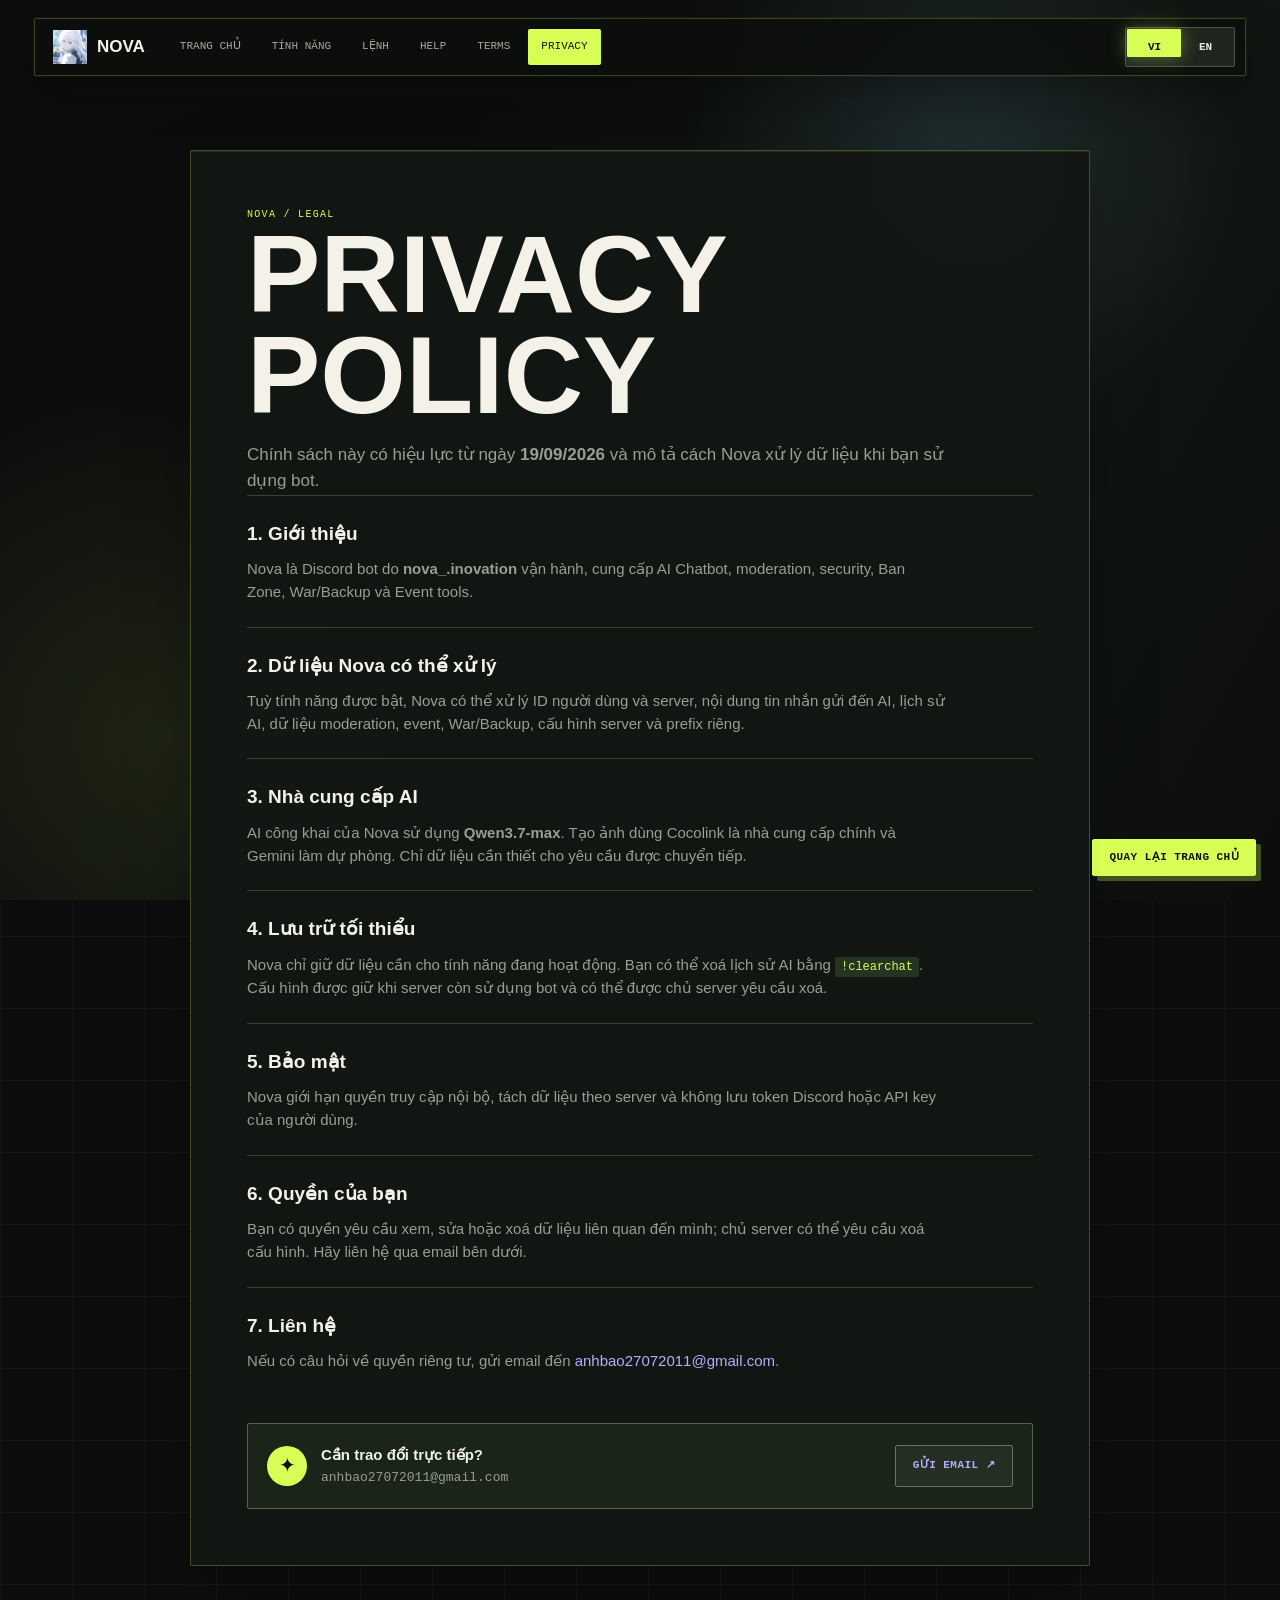
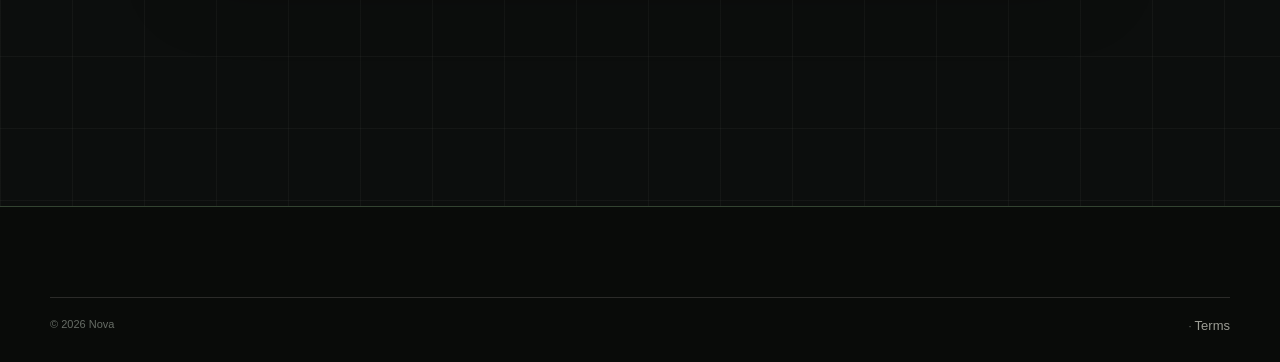
==== commit f9f432dc: "Update privacy-policy.html" ====
--- a/privacy-policy.html
+++ b/privacy-policy.html
@@ -1,2 +1,2 @@
 <!doctype html>
-<html lang="vi"><head><meta charset="utf-8"><meta name="viewport" content="width=device-width, initial-scale=1"><meta name="theme-color" content="#050507"><title>Privacy Policy — Nova</title><link rel="icon" href="assets/favicon.svg?v=3" type="image/svg+xml"><link rel="alternate icon" href="assets/favicon.svg?v=3" sizes="any"><link rel="stylesheet" href="style.css"><link rel="stylesheet" href="redesign.css"><link rel="stylesheet" href="wordmark.css"></head><body data-page="legal"><div class="aurora" aria-hidden="true"><span class="blob blob-one"></span><span class="blob blob-two"></span><span class="blob blob-three"></span><span class="grain"></span></div><header class="site-header"><nav class="nav glass"><a class="brand" href="index.html"><img src="assets/avatar.svg" alt="Nova avatar"><span>Nova</span></a><div class="nav-links"><a class="nav-link" href="index.html#features">Tính năng</a><a class="nav-link" href="index.html#commands">Lệnh</a><a class="nav-link" href="index.html#help">Help</a><a class="nav-link active" href="privacy-policy.html">Privacy</a><a class="nav-link" href="terms-of-service.html">Terms</a></div><div class="nav-actions"></div></nav></header><main class="legal-page"><article class="legal-doc glass"><p class="eyebrow">Nova / legal</p><h1>Privacy Policy</h1><p class="legal-intro">Chính sách này có hiệu lực từ ngày <strong>19/09/2026</strong> và mô tả cách Nova xử lý dữ liệu khi bạn sử dụng bot.</p><section><h2>1. Giới thiệu</h2><p>Nova là Discord bot do <strong>nova_.inovation</strong> vận hành, cung cấp AI Chatbot, moderation, security, Ban Zone, War/Backup và Event tools.</p></section><section><h2>2. Dữ liệu Nova có thể xử lý</h2><p>Tuỳ tính năng được bật, Nova có thể xử lý ID người dùng và server, nội dung tin nhắn gửi đến AI, lịch sử AI, dữ liệu moderation, event, War/Backup, cấu hình server và prefix riêng.</p></section><section><h2>3. Nhà cung cấp AI</h2><p>AI công khai của Nova sử dụng <strong>Qwen3.7-max</strong>. Tạo ảnh dùng Cocolink là nhà cung cấp chính và Gemini làm dự phòng. Chỉ dữ liệu cần thiết cho yêu cầu được chuyển tiếp.</p></section><section><h2>4. Lưu trữ tối thiểu</h2><p>Nova chỉ giữ dữ liệu cần cho tính năng đang hoạt động. Bạn có thể xoá lịch sử AI bằng <code>!clearchat</code>. Cấu hình được giữ khi server còn sử dụng bot và có thể được chủ server yêu cầu xoá.</p></section><section><h2>5. Bảo mật</h2><p>Nova giới hạn quyền truy cập nội bộ, tách dữ liệu theo server và không lưu token Discord hoặc API key của người dùng.</p></section><section><h2>6. Quyền của bạn</h2><p>Bạn có quyền yêu cầu xem, sửa hoặc xoá dữ liệu liên quan đến mình; chủ server có thể yêu cầu xoá cấu hình. Hãy liên hệ qua email bên dưới.</p></section><section><h2>7. Liên hệ</h2><p>Nếu có câu hỏi về quyền riêng tư, gửi email đến <a href="mailto:anhbao27072011@gmail.com">anhbao27072011@gmail.com</a>.</p></section><div class="contact-card"><span class="contact-icon">✦</span><div><strong>Cần trao đổi trực tiếp?</strong><p>anhbao27072011@gmail.com</p></div><a class="btn btn-glass" href="mailto:anhbao27072011@gmail.com">Gửi email ↗</a></div></article></main><footer class="site-footer"><div class="footer-bottom"><span>© 2026 Nova</span><span><a href="index.html">Trang chủ</a> · <a href="terms-of-service.html">Terms</a></span></div></footer><script src="script.js"></script></body></html>
+<html lang="vi"><head><meta charset="utf-8"><meta name="viewport" content="width=device-width, initial-scale=1"><meta name="theme-color" content="#050507"><title>Privacy Policy — Nova</title><link rel="icon" href="assets/favicon.svg?v=3" type="image/svg+xml"><link rel="alternate icon" href="assets/favicon.svg?v=3" sizes="any"><link rel="stylesheet" href="style.css"><link rel="stylesheet" href="redesign.css"><link rel="stylesheet" href="wordmark.css"></head><body data-page="legal"><div class="aurora" aria-hidden="true"><span class="blob blob-one"></span><span class="blob blob-two"></span><span class="blob blob-three"></span><span class="grain"></span></div><header class="site-header"><nav class="nav glass"><a class="brand" href="index.html"><img src="assets/avatar.svg" alt="Nova avatar"><span>Nova</span></a><div class="nav-links"><a class="nav-link" href="index.html">Trang chủ</a><a class="nav-link" href="index.html#features">Tính năng</a><a class="nav-link" href="index.html#commands">Lệnh</a><a class="nav-link" href="index.html#help">Help</a><a class="nav-link" href="terms-of-service.html">Terms</a><a class="nav-link active" href="privacy-policy.html">Privacy</a></div><div class="nav-actions"><div class="language-switch" role="group" aria-label="Language"><span class="seg-thumb"></span><button class="lang-button active" data-lang="vi">VI</button><button class="lang-button" data-lang="en">EN</button></div></div></nav></header><main class="legal-page"><article class="legal-doc glass"><p class="eyebrow">Nova / legal</p><h1>Privacy Policy</h1><p class="legal-intro">Chính sách này có hiệu lực từ ngày <strong>19/09/2026</strong> và mô tả cách Nova xử lý dữ liệu khi bạn sử dụng bot.</p><section><h2>1. Giới thiệu</h2><p>Nova là Discord bot do <strong>nova_.inovation</strong> vận hành, cung cấp AI Chatbot, moderation, security, Ban Zone, War/Backup và Event tools.</p></section><section><h2>2. Dữ liệu Nova có thể xử lý</h2><p>Tuỳ tính năng được bật, Nova có thể xử lý ID người dùng và server, nội dung tin nhắn gửi đến AI, lịch sử AI, dữ liệu moderation, event, War/Backup, cấu hình server và prefix riêng.</p></section><section><h2>3. Nhà cung cấp AI</h2><p>AI công khai của Nova sử dụng <strong>Qwen3.7-max</strong>. Tạo ảnh dùng Cocolink là nhà cung cấp chính và Gemini làm dự phòng. Chỉ dữ liệu cần thiết cho yêu cầu được chuyển tiếp.</p></section><section><h2>4. Lưu trữ tối thiểu</h2><p>Nova chỉ giữ dữ liệu cần cho tính năng đang hoạt động. Bạn có thể xoá lịch sử AI bằng <code>!clearchat</code>. Cấu hình được giữ khi server còn sử dụng bot và có thể được chủ server yêu cầu xoá.</p></section><section><h2>5. Bảo mật</h2><p>Nova giới hạn quyền truy cập nội bộ, tách dữ liệu theo server và không lưu token Discord hoặc API key của người dùng.</p></section><section><h2>6. Quyền của bạn</h2><p>Bạn có quyền yêu cầu xem, sửa hoặc xoá dữ liệu liên quan đến mình; chủ server có thể yêu cầu xoá cấu hình. Hãy liên hệ qua email bên dưới.</p></section><section><h2>7. Liên hệ</h2><p>Nếu có câu hỏi về quyền riêng tư, gửi email đến <a href="mailto:anhbao27072011@gmail.com">anhbao27072011@gmail.com</a>.</p></section><div class="contact-card"><span class="contact-icon">✦</span><div><strong>Cần trao đổi trực tiếp?</strong><p>anhbao27072011@gmail.com</p></div><a class="btn btn-glass" href="mailto:anhbao27072011@gmail.com">Gửi email ↗</a></div></article></main><footer class="site-footer"><div class="footer-bottom"><span>© 2026 Nova</span><span><a href="index.html">Trang chủ</a> · <a href="terms-of-service.html">Terms</a></span></div></footer><script src="script.js"></script></body></html>
--- a/style.css
+++ b/style.css
@@ -11,28 +11,45 @@
 .footer-brand .brand>span{display:inline-block!important;margin-left:0!important;white-space:nowrap!important}
 
 /* ============================================================
-   FIX: Lưới feature card gọn gàng 3 cột × 2 hàng
-   Ghi đè các offset/translateY lộn xộn từ redesign.css
+   FIX: Lưới feature 3 cột × 2 hàng đều tăm tắp (chỉ index)
    ============================================================ */
-.feature-grid{
-  grid-template-columns:repeat(3,1fr)!important;
+body[data-page="home"] #feature-grid.feature-grid{
+  display:grid!important;
+  grid-template-columns:repeat(3,minmax(0,1fr))!important;
+  grid-auto-rows:1fr!important;
   gap:14px!important;
+  align-items:stretch!important;
 }
-.feature-card,
-.feature-card:nth-child(4){
+body[data-page="home"] #feature-grid .feature-card,
+body[data-page="home"] #feature-grid .feature-card:nth-child(1),
+body[data-page="home"] #feature-grid .feature-card:nth-child(2),
+body[data-page="home"] #feature-grid .feature-card:nth-child(3),
+body[data-page="home"] #feature-grid .feature-card:nth-child(4),
+body[data-page="home"] #feature-grid .feature-card:nth-child(5),
+body[data-page="home"] #feature-grid .feature-card:nth-child(6){
   grid-column:auto!important;
+  grid-row:auto!important;
+  transform:none!important;
+  height:100%!important;
+  min-height:260px!important;
 }
-.feature-card:nth-child(5),
-.feature-card:nth-child(6){
-  transform:none!important;
-}
-.feature-card:hover,
-.feature-card:nth-child(4):hover,
-.feature-card:nth-child(5):hover,
-.feature-card:nth-child(6):hover{
+body[data-page="home"] #feature-grid .feature-card:hover{
   transform:translateY(-10px) rotate(-1deg)!important;
 }
+@media (max-width:1080px){
+  body[data-page="home"] #feature-grid.feature-grid{
+    grid-template-columns:repeat(2,minmax(0,1fr))!important;
+  }
+}
+@media (max-width:760px){
+  body[data-page="home"] #feature-grid.feature-grid{
+    grid-template-columns:1fr!important;
+  }
+}
 
+/* ============================================================
+   Legal pages (privacy-policy.html / terms-of-service.html)
+   ============================================================ */
 body[data-page="legal"]{background:#0c0e0d!important;color:#f4f1e8!important;font-family:"Trebuchet MS",Century Gothic,sans-serif!important;background-image:linear-gradient(rgba(244,241,232,.035) 1px,transparent 1px),linear-gradient(90deg,rgba(244,241,232,.035) 1px,transparent 1px)!important;background-size:72px 72px!important}
 body[data-page="legal"] .aurora{display:none!important}
 body[data-page="legal"] .site-header{top:18px!important}
@@ -42,73 +59,32 @@
 body[data-page="legal"] .brand img{box-shadow:none!important}
 body[data-page="legal"] .nav-link{border-radius:2px!important;color:#aaa99f!important;font-family:"Courier New",monospace!important;font-size:11px!important;text-transform:uppercase!important}
 body[data-page="legal"] .nav-link:hover,body[data-page="legal"] .nav-link.active{color:#10130e!important;background:#d8ff55!important}
-body[data-page="legal"] .nav-links{display:none!important}
 body[data-page="legal"] .nav-actions{display:flex!important;align-items:center!important;gap:14px!important;margin-left:auto!important}
 body[data-page="legal"] .nav-actions>a{display:none!important}
 body[data-page="legal"] .nav-actions .language-switch{display:flex!important;position:relative!important;width:110px!important;height:40px!important;align-items:center!important;justify-content:space-around!important}
-body[data-page="legal"] .nav-actions .lang-button{position:relative!important;z-index:2!important;width:50%!important;height:100%!important;border:0!important;background:transparent!important;color:#aaa99f!important;font:700 11px "Courier New",monospace!important}
+body[data-page="legal"] .nav-actions .lang-button{position:relative!important;z-index:2!important;width:50%!important;height:100%!important;border:0!important;background:transparent!important;color:#e8e6de!important;font:700 11px "Courier New",monospace!important;transition:color .2s ease!important;cursor:pointer!important}
 body[data-page="legal"] .nav-actions .lang-button.active{color:#10130e!important}
 body[data-page="legal"] .nav-actions .seg-thumb{position:absolute!important;z-index:1!important;inset:1px auto 1px 1px!important;width:50%!important;background:#d8ff55!important;transition:transform .2s ease!important}
 body[data-page="legal"] .nav-actions .language-switch.en .seg-thumb{transform:translateX(100%)!important}
-body[data-page="legal"] .nav-actions .menu-toggle{display:grid!important;place-items:center!important;width:40px!important;height:40px!important;border:1px solid rgba(244,241,232,.22)!important;border-radius:2px!important;background:rgba(19,23,20,.72)!important;font-size:24px!important}
-body[data-page="legal"] .mobile-menu{display:none!important;position:fixed!important;top:88px!important;right:24px!important;left:auto!important;width:220px!important;padding:16px!important;z-index:30!important}
-body[data-page="legal"] .mobile-menu.open{display:grid!important;gap:12px!important}
-body[data-page="legal"] .nav-actions::before{content:"VI        EN";display:inline-flex;align-items:center;height:38px;padding:0 13px;border:1px solid rgba(244,241,232,.22);border-radius:2px;color:#aaa99f;background:rgba(19,23,20,.72);font:700 11px "Courier New",monospace;white-space:pre;word-spacing:0}
-body[data-page="legal"] .nav-actions::after{content:"☰";display:grid;place-items:center;width:40px;height:40px;border:1px solid rgba(244,241,232,.22);border-radius:2px;color:#f4f1e8;background:rgba(19,23,20,.72);font:24px/1 Arial,sans-serif}
-body[data-page="legal"] .nav-actions::before,body[data-page="legal"] .nav-actions::after{display:none!important}
 body[data-page="legal"] .legal-page{width:min(940px,calc(100% - 40px))!important;margin:0 auto!important;padding:150px 0 90px!important;background:transparent!important}
 body[data-page="legal"] .legal-doc{background:rgba(19,23,20,.92)!important;border:1px solid rgba(216,255,85,.24)!important;border-radius:2px!important;box-shadow:0 24px 70px rgba(0,0,0,.22),inset 0 1px rgba(255,255,255,.08)!important}
 body[data-page="legal"] .legal-doc h1{font-family:"Trebuchet MS",Arial,sans-serif!important;font-weight:900!important;letter-spacing:0!important;line-height:.92!important}
 body[data-page="legal"] .legal-doc h2{font-family:"Trebuchet MS",Arial,sans-serif!important}
 body[data-page="legal"] .legal-doc .eyebrow,body[data-page="legal"] .footer-label{font-family:"Courier New",monospace!important;color:#d8ff55!important}
 
-/* ============================================================
-   Nút "Quay lại Trang Chủ" — cố định góc phải dưới viewport
-   ============================================================ */
+/* Nút "Quay lại Trang Chủ" cố định góc phải–dưới */
 body[data-page="legal"] .footer-bottom span:last-child a[href="index.html"]{
-  position:fixed!important;
-  right:24px!important;
-  bottom:24px!important;
-  top:auto!important;
-  left:auto!important;
-  z-index:60!important;
-  display:inline-flex!important;
-  align-items:center!important;
-  margin:0!important;
-  padding:12px 16px;
-  border:1px solid #d8ff55;
-  border-radius:2px;
-  background:#d8ff55;
-  color:#10130e;
-  font-family:"Courier New",monospace!important;
-  font-weight:700!important;
-  font-size:0!important;
-  line-height:1;
-  text-transform:uppercase;
-  box-shadow:5px 5px 0 rgba(216,255,85,.28);
-  transition:transform .2s ease, box-shadow .2s ease;
+  position:fixed!important;right:24px!important;bottom:24px!important;top:auto!important;left:auto!important;
+  z-index:60!important;display:inline-flex!important;align-items:center!important;margin:0!important;
+  padding:12px 16px;border:1px solid #d8ff55;border-radius:2px;background:#d8ff55;color:#10130e;
+  font-family:"Courier New",monospace!important;font-weight:700!important;font-size:0!important;line-height:1;
+  text-transform:uppercase;box-shadow:5px 5px 0 rgba(216,255,85,.28);transition:transform .2s ease, box-shadow .2s ease;
 }
-body[data-page="legal"] .footer-bottom span:last-child a[href="index.html"]::after{
-  content:"Quay lại Trang Chủ";
-  font-size:11px;
-  letter-spacing:.04em;
-}
-body[data-page="legal"] .footer-bottom span:last-child a[href="index.html"]:hover{
-  transform:translate(-2px,-2px);
-  box-shadow:7px 7px 0 rgba(216,255,85,.4);
-}
+body[data-page="legal"] .footer-bottom span:last-child a[href="index.html"]::after{content:"Quay lại Trang Chủ";font-size:11px;letter-spacing:.04em}
+body[data-page="legal"] .footer-bottom span:last-child a[href="index.html"]:hover{transform:translate(-2px,-2px);box-shadow:7px 7px 0 rgba(216,255,85,.4)}
 @media (max-width:480px){
-  body[data-page="legal"] .footer-bottom span:last-child a[href="index.html"]{
-    right:14px!important;
-    bottom:14px!important;
-    padding:10px 13px;
-  }
+  body[data-page="legal"] .footer-bottom span:last-child a[href="index.html"]{right:14px!important;bottom:14px!important;padding:10px 13px}
 }
 
 .modal-backdrop[hidden]{display:none}
-:root{--bg:#050507;--glass:rgba(255,255,255,.055);--stroke:rgba(255,255,255,.11);--stroke-2:rgba(255,255,255,.2);--text:#f5f5f7;--muted:rgba(235,235,245,.62);--muted-2:rgba(235,235,245,.4);--accent:#7c5cff;--accent-2:#3fa9ff;--accent-3:#ff5ca8;--new:#ffd166;--radius:22px;--radius-lg:30px;--shadow:0 24px 70px rgba(0,0,0,.6);--shadow-sm:0 10px 30px rgba(0,0,0,.4);--blur:saturate(180%) blur(26px);--nav-h:64px;--maxw:1180px;--font:-apple-system,BlinkMacSystemFont,"SF Pro Display","SF Pro Text","Segoe UI",Inter,Roboto,"Helvetica Neue",Arial,sans-serif;--mono:ui-monospace,SFMono-Regular,Menlo,Consolas,monospace}*{box-sizing:border-box}html{scroll-behavior:smooth}body{margin:0;background:var(--bg);color:var(--text);font-family:var(--font);font-size:15px;line-height:1.55;overflow-x:hidden}a{color:inherit;text-decoration:none}button,input{font:inherit}button{color:inherit;cursor:pointer}.aurora{position:fixed;inset:0;z-index:-1;overflow:hidden;pointer-events:none;background:radial-gradient(1200px 700px at 15% -10%,rgba(124,92,255,.22),transparent 60%),radial-gradient(900px 600px at 90% 10%,rgba(63,169,255,.16),transparent 60%),radial-gradient(1000px 800px at 50% 110%,rgba(255,92,168,.12),transparent 60%),linear-gradient(180deg,#050507,#08080d 50%,#050507)}.blob{position:absolute;width:38vw;height:38vw;min-width:330px;min-height:330px;border-radius:50%;filter:blur(90px);opacity:.5}.blob-one{background:#694bff;left:-14%;top:12%;animation:drift-one 38s ease-in-out infinite}.blob-two{background:#168cff;right:-16%;top:4%;animation:drift-two 46s ease-in-out infinite}.blob-three{background:#e84099;left:32%;bottom:-28%;animation:drift-three 50s ease-in-out infinite}.grain{position:absolute;inset:0;opacity:.035;mix-blend-mode:overlay;background-image:url("data:image/svg+xml,%3Csvg viewBox='0 0 180 180' xmlns='http://www.w3.org/2000/svg'%3E%3Cfilter id='n'%3E%3CfeTurbulence type='fractalNoise' baseFrequency='.9' numOctaves='4' stitchTiles='stitch'/%3E%3C/filter%3E%3Crect width='100%25' height='100%25' filter='url(%23n)' opacity='.7'/%3E%3C/svg%3E")}.glass{background:linear-gradient(160deg,rgba(255,255,255,.09),rgba(255,255,255,.035));border:1px solid var(--stroke);border-radius:var(--radius-lg);backdrop-filter:var(--blur);-webkit-backdrop-filter:var(--blur);box-shadow:var(--shadow-sm),inset 0 1px 0 rgba(255,255,255,.14);position:relative;isolation:isolate}.glass:after{content:"";position:absolute;inset:0;border-radius:inherit;background:linear-gradient(180deg,rgba(255,255,255,.1),transparent 40%);mix-blend-mode:overlay;opacity:.6;pointer-events:none;z-index:-1}.site-header{position:fixed;top:12px;left:0;right:0;z-index:20;pointer-events:none}.nav{height:64px;max-width:calc(var(--maxw) + 32px);margin:auto;padding:0 12px 0 16px;display:flex;align-items:center;gap:22px;background:linear-gradient(160deg,rgba(22,22,30,.78),rgba(14,14,20,.68));border-radius:20px;pointer-events:auto}.brand{display:flex;align-items:center;gap:10px;font-weight:800;font-size:18px;letter-spacing:-.03em;white-space:nowrap}.brand img{width:34px;height:34px;border-radius:11px;box-shadow:0 7px 20px rgba(90,60,255,.35)}.nav-links{display:flex;align-items:center;gap:2px;flex:1}.nav-link{padding:9px 13px;border-radius:12px;color:var(--muted);transition:all .2s ease}.nav-link:hover,.nav-link.active{color:var(--text);background:rgba(255,255,255,.08)}.nav-link.active{box-shadow:inset 0 1px rgba(255,255,255,.1)}
-
-/* Đẩy cụm VI/EN + Mời Nova + menu 3 gạch sang phải */
-.nav-actions{display:flex;align-items:center;gap:10px;margin-left:auto}
-
-.language-switch{position:relative;width:88px;height:36px;border-radius:12px;background:rgba(255,255,255,.07);border:1px solid var(--stroke);display:flex;padding:3px}.seg-thumb{position:absolute;left:3px;top:3px;width:40px;height:28px;border-radius:9px;background:linear-gradient(160deg,rgba(255,255,255,.95),rgba(230,230,245,.82));transition:transform .32s cubic-bezier(.34,1.4,.5,1);z-index:0}.language-switch.en .seg-thumb{transform:translateX(100%)}.lang-button{width:40px;height:28px;border:0;background:transparent;color:var(--muted);font-size:11px;font-weight:800;position:relative;z-index:1}.lang-button.active{color:#0a0a12}.btn{border:1px solid transparent;border-radius:14px;display:inline-flex;justify-content:center;align-items:center;gap:8px;min-height:44px;padding:0 17px;font-weight:750;transition:transform .22s cubic-bezier(.34,1.3,.5,1),box-shadow .22s,background .22s}.btn:hover{transform:translateY(-2px)}.btn:active{transform:scale(.97)}.btn-primary{background:linear-gradient(160deg,#8b6bff,#5f3fff 55%,#3f7bff);box-shadow:0 8px 26px rgba(110,80,255,.42),inset 0 1px rgba(255,255,255,.35)}.btn-primary:hover{box-shadow:0 12px 35px rgba(110,80,255,.6),inset 0 1px rgba(255,255,255,.45)}.btn-glass{background:linear-gradient(160deg,rgba(255,255,255,.16),rgba(255,255,255,.07));border-color:var(--stroke-2);backdrop-filter:blur(12px)}.btn-ghost{background:transparent;border-color:var(--stroke);color:var(--muted)}.btn-ghost:hover{background:rgba(255,255,255,.06);color:var(--text)}.btn-light{background:linear-gradient(160deg,#fff,#e6e6ee);color:#08080c;box-shadow:0 5px 24px rgba(255,255,255,.2);border:0}.icon-button{width:40px;height:40px;border:1px solid var(--stroke);border-radius:12px;background:rgba(255,255,255,.06);display:grid;place-items:center;font-size:23px;line-height:1;transition:.25s}.icon-button:hover{transform:rotate(90deg);background:rgba(255,92,168,.16);border-color:rgba(255,92,168,.45)}.menu-toggle{display:none}.mobile-menu{display:none;pointer-events:auto}.section-shell{max-width:var(--maxw);margin:auto;padding-left:24px;padding-right:24px}.hero{min-height:780px;padding-top:150px;display:flex;flex-direction:column;align-items:center;text-align:center}.hero-copy{display:flex;flex-direction:column;align-items:center}.avatar-wrap{position:relative;margin-bottom:25px}.hero-avatar{width:132px;height:132px;border-radius:36px;border:1px solid rgba(255,255,255,.5);box-shadow:0 24px 60px rgba(90,60,255,.45);position:relative}.avatar-glow{position:absolute;inset:-46px;border-radius:50%;background:radial-gradient(circle,rgba(93,71,255,.7),rgba(45,140,255,.25) 45%,transparent 70%);filter:blur(26px);animation:pulse 6s ease-in-out infinite}.eyebrow{color:#a99cff;font-family:var(--mono);font-size:11px;text-transform:uppercase;letter-spacing:.11em;margin:0 0 10px}.hero h1{font-size:clamp(56px,13vw,116px);line-height:.95;letter-spacing:-.045em;margin:0;font-weight:800;background:linear-gradient(180deg,#fff 5%,rgba(245,245,247,.55));color:transparent;background-clip:text;-webkit-background-clip:text}.hero-subtitle{max-width:560px;color:var(--muted);font-size:18px;margin:24px 0 26px}.hero-actions{display:flex;gap:10px;flex-wrap:wrap;justify-content:center}.stats-grid{width:100%;display:grid;grid-template-columns:repeat(4,1fr);gap:12px;margin-top:74px}.stat{padding:21px 18px;text-align:left;border-radius:20px;background:linear-gradient(160deg,rgba(255,255,255,.08),rgba(255,255,255,.03))}.stat-value{display:block;font-size:17px;font-weight:750;white-space:nowrap;overflow:hidden;text-overflow:ellipsis}.stat-label{display:block;color:var(--muted-2);font-size:12px;margin-top:6px}.section{padding-top:110px}.section-heading{display:flex;justify-content:space-between;align-items:end;gap:30px;margin-bottom:28px}.section-heading h2{font-size:clamp(32px,5vw,57px);line-height:1;letter-spacing:-.04em;margin:0}.section-heading>p{max-width:300px;color:var(--muted);margin:0}.feature-card{min-height:230px;padding:24px;overflow:hidden;cursor:pointer;transition:transform .3s cubic-bezier(.34,1.3,.5,1),border-color .3s,box-shadow .3s}.feature-card:before{content:"";position:absolute;inset:0;background:radial-gradient(420px circle at var(--mx,50%) var(--my,0%),rgba(124,92,255,.23),transparent 45%);opacity:0;transition:opacity .3s;z-index:-1}.feature-card:hover{transform:translateY(-6px);border-color:rgba(255,255,255,.24);box-shadow:0 20px 45px rgba(0,0,0,.45),inset 0 1px rgba(255,255,255,.2)}.feature-card:hover:before{opacity:1}.feature-icon{width:52px;height:52px;display:grid;place-items:center;font-size:26px;border:1px solid var(--stroke);border-radius:16px;background:rgba(255,255,255,.07);margin-bottom:25px}.feature-card h3{font-size:21px;margin:0 0 6px}.feature-card p{color:var(--muted);margin:0;min-height:50px}.feature-meta{display:flex;justify-content:space-between;align-items:center;color:var(--muted-2);font-size:12px;margin-top:24px}.feature-meta span:last-child{color:#b9acff;transition:transform .2s}.feature-card:hover .feature-meta span:last-child{transform:translateX(4px)}.command-toolbar{padding:12px;display:flex;gap:12px;align-items:center;margin-bottom:20px;border-radius:20px}.search-wrap{flex:1;display:flex;align-items:center;gap:10px;padding:0 12px;color:var(--muted);border:1px solid var(--stroke);border-radius:13px;height:44px;background:rgba(0,0,0,.18)}.search-wrap input{flex:1;min-width:0;color:var(--text);background:transparent;border:0;outline:0}.search-wrap input::placeholder{color:var(--muted-2)}.clear-search{border:0;background:transparent;color:var(--muted);font-size:22px;display:none}.clear-search.visible{display:block}.chips{display:flex;gap:7px;flex-wrap:wrap}.chip{border:1px solid var(--stroke);border-radius:999px;background:rgba(255,255,255,.045);color:var(--muted);padding:8px 12px;font-size:12px;transition:.2s}.chip:hover,.chip.active{color:#fff;border-color:transparent;background:linear-gradient(160deg,#8b6bff,#5f3fff);box-shadow:0 5px 15px rgba(110,80,255,.3)}.command-list{display:grid;grid-template-columns:repeat(2,1fr);gap:10px}.command-card{display:grid;grid-template-columns:1fr auto;gap:10px;padding:17px 18px;border-radius:18px;background:rgba(255,255,255,.04);border:1px solid rgba(255,255,255,.08);transition:.2s}.command-card:hover{transform:translateY(-3px);border-color:rgba(255,255,255,.2);background:rgba(255,255,255,.065)}.command-name{font-family:var(--mono);font-size:14px;color:#eee}.command-description{color:var(--muted);font-size:13px;margin-top:5px}.command-perm{color:var(--muted-2);font-size:11px;text-align:right}.tag{display:inline-flex;padding:4px 8px;border-radius:7px;font-size:10px;font-weight:700;margin-top:8px}.tag-slash{background:rgba(63,169,255,.13);color:#8fd0ff}.tag-prefix{background:rgba(255,176,32,.13);color:#ffc98f}.tag-both{background:rgba(124,92,255,.16);color:#c7a6ff}.tag-button{background:rgba(57,217,138,.12);color:#8fffc1}.new-badge{display:inline-block;padding:3px 7px;border-radius:999px;background:linear-gradient(160deg,#ffd166,#ffb020);color:#1a1200;font-size:9px;font-weight:900;box-shadow:0 0 12px rgba(255,209,102,.5);margin-left:5px}.help-layout{display:grid;grid-template-columns:1.15fr .85fr;gap:14px}.discord-preview{padding:21px;border-radius:24px;background:linear-gradient(160deg,rgba(40,42,51,.78),rgba(18,19,26,.7))}.discord-top{display:flex;gap:12px;align-items:center;padding-bottom:18px;border-bottom:1px solid var(--stroke)}.discord-mark{width:38px;height:38px;display:grid;place-items:center;border-radius:13px;background:#5865f2;font-size:22px}.discord-top strong,.discord-top small{display:block}.discord-top small{color:var(--muted-2);font-size:11px}.online-dot{width:9px;height:9px;border-radius:50%;background:#57d19a;box-shadow:0 0 12px #57d19a;margin-left:auto}.help-preview{padding:24px 9px;min-height:260px}.help-preview h3{font-size:23px;margin:0 0 8px}.help-preview p{color:var(--muted);margin:0 0 20px}.help-command{display:flex;gap:8px;flex-wrap:wrap}.help-command code,.help-result code,code{font-family:var(--mono);color:#c7baff;background:rgba(124,92,255,.13);border-radius:6px;padding:3px 6px}.discord-footer{border-top:1px solid var(--stroke);padding-top:15px;color:var(--muted-2);font-size:11px}.help-side{display:flex;flex-direction:column;gap:14px}.help-panel{padding:24px;border-radius:24px}.help-panel h3{margin:0 0 18px;font-size:22px}.compact{margin-bottom:16px}.compact .chip{padding:6px 9px;font-size:11px}.help-result{color:var(--muted);font-size:13px;min-height:38px}.tip-list{padding:0;margin:0;list-style:none;display:grid;gap:16px}.tip-list li{display:flex;gap:12px}.tip-list li>span{font-family:var(--mono);font-size:11px;color:#a99cff;padding-top:3px}.tip-list strong,.tip-list small{display:block}.tip-list small{color:var(--muted);font-size:12px;margin-top:3px}.site-footer{max-width:var(--maxw);margin:120px auto 0;padding:36px 24px 25px;border-top:1px solid var(--stroke)}.footer-inner{display:grid;grid-template-columns:2fr 1fr 1fr 1fr;gap:30px}.footer-brand p{color:var(--muted);font-size:13px;max-width:220px}.site-footer a{display:block;color:var(--muted);font-size:13px;margin:8px 0}.site-footer a:hover{color:var(--text)}.footer-label{font-family:var(--mono);font-size:10px;color:#a99cff;text-transform:uppercase;letter-spacing:.1em}.footer-bottom{display:flex;justify-content:space-between;color:var(--muted-2);font-size:11px;border-top:1px solid var(--stroke);padding-top:18px;margin-top:30px}.footer-bottom a{display:inline;margin:0}.modal-backdrop{position:fixed;inset:0;z-index:50;background:rgba(3,3,6,.72);backdrop-filter:blur(14px);display:grid;place-items:center;padding:20px}.modal{width:min(720px,100%);max-height:min(780px,90vh);overflow:auto;padding:32px;border-radius:26px;background:linear-gradient(160deg,rgba(26,26,34,.97),rgba(14,14,20,.98));box-shadow:0 40px 100px rgba(0,0,0,.7);animation:modal-in .38s cubic-bezier(.34,1.25,.5,1)}.modal-close{position:absolute;right:15px;top:15px}.modal-hero{padding-right:40px}.modal-hero .feature-icon{font-size:31px}.modal-hero h2{margin:0;font-size:34px;letter-spacing:-.04em}.modal-hero p{color:var(--muted);font-size:16px}.modal-section{margin-top:27px}.modal-section h3{font-size:12px;font-family:var(--mono);color:#a99cff;text-transform:uppercase;letter-spacing:.08em}.modal-section ul{padding-left:18px;color:var(--muted)}.modal-command{padding:12px 14px;border:1px solid var(--stroke);border-radius:14px;margin:8px 0;background:rgba(255,255,255,.035)}.modal-command strong{font-family:var(--mono);font-size:13px}.modal-command p{color:var(--muted);font-size:12px;margin:4px 0 0}.example{font-family:var(--mono);font-size:12px;padding:12px;border-radius:10px;background:#09090e;color:#c9c0ff;margin:7px 0;overflow:auto}.modal-actions{display:flex;gap:10px;margin-top:28px}.update-modal{width:min(700px,100%);height:min(730px,90vh);display:flex;flex-direction:column;padding:0;overflow:hidden;border-radius:26px;background:linear-gradient(160deg,rgba(26,26,34,.98),rgba(14,14,20,.98));animation:modal-in .38s cubic-bezier(.34,1.25,.5,1)}.update-header{padding:34px 34px 22px;flex-shrink:0}.update-header h2{font-size:34px;letter-spacing:-.04em;margin:0 0 5px}.update-header>p:last-child{color:var(--muted);margin:0}.update-history{overflow-y:auto;padding:0 34px 24px;flex:1}.update-entry{padding:18px;border:1px solid var(--stroke);border-radius:20px;background:linear-gradient(160deg,rgba(124,92,255,.12),rgba(63,169,255,.05));margin-bottom:12px}.update-entry h3{margin:0;font-size:17px}.update-entry time{display:block;color:var(--muted-2);font-size:11px;margin-top:3px}.update-entry ul{color:var(--muted);padding-left:20px;margin-bottom:0}.update-entry li{margin:8px 0}.update-footer{border-top:1px solid var(--stroke);padding:17px 34px;display:flex;justify-content:space-between;align-items:center;background:rgba(18,18,24,.8);flex-shrink:0}.update-footer label{color:var(--muted);font-size:12px;display:flex;gap:9px;align-items:center}.update-footer input{appearance:none;width:20px;height:20px;border:1px solid var(--stroke-2);border-radius:6px;background:rgba(255,255,255,.05);margin:0}.update-footer input:checked{background:linear-gradient(160deg,#8b6bff,#5f3fff);position:relative}.update-footer input:checked:after{content:"✓";display:block;text-align:center;color:#fff;font-weight:bold}.empty-state{text-align:center;color:var(--muted);padding:30px}.legal-page{max-width:980px;margin:auto;padding:150px 24px 0}.legal-doc{max-width:900px;margin:auto;padding:56px;border-radius:30px}.legal-doc h1{font-size:clamp(42px,8vw,76px);letter-spacing:-.05em;line-height:1;margin:0 0 17px}.legal-intro{color:var(--muted);font-size:17px;margin:0 0 46px}.legal-doc section{padding:23px 0;border-top:1px solid var(--stroke)}.legal-doc h2{font-size:19px;margin:0 0 9px}.legal-doc p{color:var(--muted);margin:0;max-width:700px}.legal-doc a{color:#b9acff}.legal-doc code{font-size:12px}.contact-card{display:flex;align-items:center;gap:14px;margin-top:28px;padding:19px;border:1px solid var(--stroke);border-radius:20px;background:rgba(255,255,255,.045)}.contact-icon{width:40px;height:40px;display:grid;place-items:center;border-radius:13px;background:rgba(124,92,255,.2);font-size:20px}.contact-card strong,.contact-card p{display:block}.contact-card p{color:var(--muted);font-size:13px;margin:2px 0 0}.contact-card .btn{margin-left:auto;white-space:nowrap}.reveal{opacity:0;transform:translateY(22px);transition:opacity .7s cubic-bezier(.2,.7,.3,1),transform .7s cubic-bezier(.2,.7,.3,1)}.reveal.in{opacity:1;transform:none}.skip-link{position:fixed;z-index:100;left:12px;top:-60px;padding:12px 16px;background:var(--accent);border-radius:12px}.skip-link:focus{top:12px}:focus-visible{outline:2px solid var(--accent-2);outline-offset:3px;border-radius:10px}::-webkit-scrollbar{width:11px}::-webkit-scrollbar-thumb{background:rgba(255,255,255,.14);border:3px solid var(--bg);border-radius:99px}::-webkit-scrollbar-thumb:hover{background:rgba(255,255,255,.25)}.update-history::-webkit-scrollbar-thumb{background:rgba(255,255,255,.25)}@keyframes pulse{0%,100%{transform:scale(1);opacity:.75}50%{transform:scale(1.07);opacity:1}}@keyframes drift-one{50%{transform:translate(12vw,8vh) scale(1.1)}}@keyframes drift-two{50%{transform:translate(-10vw,15vh) scale(.88)}}@keyframes drift-three{50%{transform:translate(8vw,-12vh) scale(1.12)}}@keyframes modal-in{from{opacity:0;transform:scale(.96) translateY(24px)}to{opacity:1;transform:none}}@media(max-width:1080px){.nav-links{display:none}.menu-toggle{display:grid}.mobile-menu{display:flex;flex-direction:column;gap:4px;position:absolute;right:24px;top:76px;width:min(300px,calc(100% - 48px));padding:12px;border-radius:20px;opacity:0;transform:translateY(-8px);pointer-events:none;transition:.2s}.mobile-menu.open{opacity:1;transform:none;pointer-events:auto}.mobile-menu>a:not(.btn){padding:11px 12px;border-radius:11px;color:var(--muted)}.mobile-menu>a:not(.btn):hover{background:rgba(255,255,255,.07);color:var(--text)}.mobile-menu .btn{margin-top:7px}.help-layout{grid-template-columns:1fr}.footer-inner{grid-template-columns:1fr 1fr}}@media(max-width:760px){.section-shell{padding-left:18px;padding-right:18px}.hero{min-height:auto;padding-top:130px}.stats-grid{grid-template-columns:repeat(2,1fr);margin-top:55px}.feature-grid,.command-list{grid-template-columns:1fr}.section{padding-top:85px}.section-heading{display:block}.section-heading>p{margin-top:14px}.invite-nav{display:none}.footer-inner{grid-template-columns:1fr}.site-footer{padding-left:18px;padding-right:18px;margin-top:90px}.legal-page{padding:125px 18px 0}.legal-doc{padding:32px 22px}.contact-card{align-items:flex-start;flex-wrap:wrap}.contact-card .btn{margin-left:54px}.modal{padding:27px 21px}.update-header{padding:28px 22px 18px}.update-history{padding:0 22px 18px}.update-footer{padding:15px 22px}}@media(max-width:480px){.language-switch{width:76px}.language-switch .seg-thumb,.lang-button{width:34px}.hero-actions{flex-direction:column;width:100%}.hero-actions .btn{width:100%}.hero-subtitle{font-size:16px}.command-toolbar{display:block}.search-wrap{margin-bottom:11px}.update-footer{align-items:stretch;flex-direction:column;gap:13px}.update-footer .btn{width:100%}}@media(max-width:360px){.stats-grid{grid-template-columns:1fr}}@media(max-height:520px) and (orientation:landscape){.hero{padding-top:105px}.hero-avatar{width:90px;height:90px;border-radius:25px}.avatar-wrap{margin-bottom:14px}}@media(prefers-reduced-motion:reduce){*,*:before,*:after{animation:none!important;transition:none!important;scroll-behavior:auto!important}.feature-card:hover,.btn:hover,.command-card:hover{transform:none}.reveal{opacity:1;transform:none}}
+:root{--bg:#050507;--glass:rgba(255,255,255,.055);--stroke:rgba(255,255,255,.11);--stroke-2:rgba(255,255,255,.2);--text:#f5f5f7;--muted:rgba(235,235,245,.62);--muted-2:rgba(235,235,245,.4);--accent:#7c5cff;--accent-2:#3fa9ff;--accent-3:#ff5ca8;--new:#ffd166;--radius:22px;--radius-lg:30px;--shadow:0 24px 70px rgba(0,0,0,.6);--shadow-sm:0 10px 30px rgba(0,0,0,.4);--blur:saturate(180%) blur(26px);--nav-h:64px;--maxw:1180px;--font:-apple-system,BlinkMacSystemFont,"SF Pro Display","SF Pro Text","Segoe UI",Inter,Roboto,"Helvetica Neue",Arial,sans-serif;--mono:ui-monospace,SFMono-Regular,Menlo,Consolas,monospace}*{box-sizing:border-box}html{scroll-behavior:smooth}body{margin:0;background:var(--bg);color:var(--text);font-family:var(--font);font-size:15px;line-height:1.55;overflow-x:hidden}a{color:inherit;text-decoration:none}button,input{font:inherit}button{color:inherit;cursor:pointer}.aurora{position:fixed;inset:0;z-index:-1;overflow:hidden;pointer-events:none;background:radial-gradient(1200px 700px at 15% -10%,rgba(124,92,255,.22),transparent 60%),radial-gradient(900px 600px at 90% 10%,rgba(63,169,255,.16),transparent 60%),radial-gradient(1000px 800px at 50% 110%,rgba(255,92,168,.12),transparent 60%),linear-gradient(180deg,#050507,#08080d 50%,#050507)}.blob{position:absolute;width:38vw;height:38vw;min-width:330px;min-height:330px;border-radius:50%;filter:blur(90px);opacity:.5}.blob-one{background:#694bff;left:-14%;top:12%;animation:drift-one 38s ease-in-out infinite}.blob-two{background:#168cff;right:-16%;top:4%;animation:drift-two 46s ease-in-out infinite}.blob-three{background:#e84099;left:32%;bottom:-28%;animation:drift-three 50s ease-in-out infinite}.grain{position:absolute;inset:0;opacity:.035;mix-blend-mode:overlay;background-image:url("data:image/svg+xml,%3Csvg viewBox='0 0 180 180' xmlns='http://www.w3.org/2000/svg'%3E%3Cfilter id='n'%3E%3CfeTurbulence type='fractalNoise' baseFrequency='.9' numOctaves='4' stitchTiles='stitch'/%3E%3C/filter%3E%3Crect width='100%25' height='100%25' filter='url(%23n)' opacity='.7'/%3E%3C/svg%3E")}.glass{background:linear-gradient(160deg,rgba(255,255,255,.09),rgba(255,255,255,.035));border:1px solid var(--stroke);border-radius:var(--radius-lg);backdrop-filter:var(--blur);-webkit-backdrop-filter:var(--blur);box-shadow:var(--shadow-sm),inset 0 1px 0 rgba(255,255,255,.14);position:relative;isolation:isolate}.glass:after{content:"";position:absolute;inset:0;border-radius:inherit;background:linear-gradient(180deg,rgba(255,255,255,.1),transparent 40%);mix-blend-mode:overlay;opacity:.6;pointer-events:none;z-index:-1}.site-header{position:fixed;top:12px;left:0;right:0;z-index:20;pointer-events:none}.nav{height:64px;max-width:calc(var(--maxw) + 32px);margin:auto;padding:0 12px 0 16px;display:flex;align-items:center;gap:22px;background:linear-gradient(160deg,rgba(22,22,30,.78),rgba(14,14,20,.68));border-radius:20px;pointer-events:auto}.brand{display:flex;align-items:center;gap:10px;font-weight:800;font-size:18px;letter-spacing:-.03em;white-space:nowrap}.brand img{width:34px;height:34px;border-radius:11px;box-shadow:0 7px 20px rgba(90,60,255,.35)}.nav-links{display:flex;align-items:center;gap:2px;flex:1}.nav-link{padding:9px 13px;border-radius:12px;color:var(--muted);transition:all .2s ease}.nav-link:hover,.nav-link.active{color:var(--text);background:rgba(255,255,255,.08)}.nav-link.active{box-shadow:inset 0 1px rgba(255,255,255,.1)}.nav-actions{display:flex;align-items:center;gap:10px;margin-left:auto}.language-switch{position:relative;width:88px;height:36px;border-radius:12px;background:rgba(255,255,255,.07);border:1px solid var(--stroke);display:flex;padding:3px}.seg-thumb{position:absolute;left:3px;top:3px;width:40px;height:28px;border-radius:9px;background:linear-gradient(160deg,rgba(255,255,255,.95),rgba(230,230,245,.82));transition:transform .32s cubic-bezier(.34,1.4,.5,1);z-index:0}.language-switch.en .seg-thumb{transform:translateX(100%)}.lang-button{width:40px;height:28px;border:0;background:transparent;color:var(--muted);font-size:11px;font-weight:800;position:relative;z-index:1}.lang-button.active{color:#0a0a12}.btn{border:1px solid transparent;border-radius:14px;display:inline-flex;justify-content:center;align-items:center;gap:8px;min-height:44px;padding:0 17px;font-weight:750;transition:transform .22s cubic-bezier(.34,1.3,.5,1),box-shadow .22s,background .22s}.btn:hover{transform:translateY(-2px)}.btn:active{transform:scale(.97)}.btn-primary{background:linear-gradient(160deg,#8b6bff,#5f3fff 55%,#3f7bff);box-shadow:0 8px 26px rgba(110,80,255,.42),inset 0 1px rgba(255,255,255,.35)}.btn-primary:hover{box-shadow:0 12px 35px rgba(110,80,255,.6),inset 0 1px rgba(255,255,255,.45)}.btn-glass{background:linear-gradient(160deg,rgba(255,255,255,.16),rgba(255,255,255,.07));border-color:var(--stroke-2);backdrop-filter:blur(12px)}.btn-ghost{background:transparent;border-color:var(--stroke);color:var(--muted)}.btn-ghost:hover{background:rgba(255,255,255,.06);color:var(--text)}.btn-light{background:linear-gradient(160deg,#fff,#e6e6ee);color:#08080c;box-shadow:0 5px 24px rgba(255,255,255,.2);border:0}.icon-button{width:40px;height:40px;border:1px solid var(--stroke);border-radius:12px;background:rgba(255,255,255,.06);display:grid;place-items:center;font-size:23px;line-height:1;transition:.25s}.icon-button:hover{transform:rotate(90deg);background:rgba(255,92,168,.16);border-color:rgba(255,92,168,.45)}.menu-toggle{display:none}.mobile-menu{display:none;pointer-events:auto}.section-shell{max-width:var(--maxw);margin:auto;padding-left:24px;padding-right:24px}.hero{min-height:780px;padding-top:150px;display:flex;flex-direction:column;align-items:center;text-align:center}.hero-copy{display:flex;flex-direction:column;align-items:center}.avatar-wrap{position:relative;margin-bottom:25px}.hero-avatar{width:132px;height:132px;border-radius:36px;border:1px solid rgba(255,255,255,.5);box-shadow:0 24px 60px rgba(90,60,255,.45);position:relative}.avatar-glow{position:absolute;inset:-46px;border-radius:50%;background:radial-gradient(circle,rgba(93,71,255,.7),rgba(45,140,255,.25) 45%,transparent 70%);filter:blur(26px);animation:pulse 6s ease-in-out infinite}.eyebrow{color:#a99cff;font-family:var(--mono);font-size:11px;text-transform:uppercase;letter-spacing:.11em;margin:0 0 10px}.hero h1{font-size:clamp(56px,13vw,116px);line-height:.95;letter-spacing:-.045em;margin:0;font-weight:800;background:linear-gradient(180deg,#fff 5%,rgba(245,245,247,.55));color:transparent;background-clip:text;-webkit-background-clip:text}.hero-subtitle{max-width:560px;color:var(--muted);font-size:18px;margin:24px 0 26px}.hero-actions{display:flex;gap:10px;flex-wrap:wrap;justify-content:center}.stats-grid{width:100%;display:grid;grid-template-columns:repeat(4,1fr);gap:12px;margin-top:74px}.stat{padding:21px 18px;text-align:left;border-radius:20px;background:linear-gradient(160deg,rgba(255,255,255,.08),rgba(255,255,255,.03))}.stat-value{display:block;font-size:17px;font-weight:750;white-space:nowrap;overflow:hidden;text-overflow:ellipsis}.stat-label{display:block;color:var(--muted-2);font-size:12px;margin-top:6px}.section{padding-top:110px}.section-heading{display:flex;justify-content:space-between;align-items:end;gap:30px;margin-bottom:28px}.section-heading h2{font-size:clamp(32px,5vw,57px);line-height:1;letter-spacing:-.04em;margin:0}.section-heading>p{max-width:300px;color:var(--muted);margin:0}.feature-card{min-height:230px;padding:24px;overflow:hidden;cursor:pointer;transition:transform .3s cubic-bezier(.34,1.3,.5,1),border-color .3s,box-shadow .3s}.feature-card:before{content:"";position:absolute;inset:0;background:radial-gradient(420px circle at var(--mx,50%) var(--my,0%),rgba(124,92,255,.23),transparent 45%);opacity:0;transition:opacity .3s;z-index:-1}.feature-card:hover{transform:translateY(-6px);border-color:rgba(255,255,255,.24);box-shadow:0 20px 45px rgba(0,0,0,.45),inset 0 1px rgba(255,255,255,.2)}.feature-card:hover:before{opacity:1}.feature-icon{width:52px;height:52px;display:grid;place-items:center;font-size:26px;border:1px solid var(--stroke);border-radius:16px;background:rgba(255,255,255,.07);margin-bottom:25px}.feature-card h3{font-size:21px;margin:0 0 6px}.feature-card p{color:var(--muted);margin:0;min-height:50px}.feature-meta{display:flex;justify-content:space-between;align-items:center;color:var(--muted-2);font-size:12px;margin-top:24px}.feature-meta span:last-child{color:#b9acff;transition:transform .2s}.feature-card:hover .feature-meta span:last-child{transform:translateX(4px)}.command-toolbar{padding:12px;display:flex;gap:12px;align-items:center;margin-bottom:20px;border-radius:20px}.search-wrap{flex:1;display:flex;align-items:center;gap:10px;padding:0 12px;color:var(--muted);border:1px solid var(--stroke);border-radius:13px;height:44px;background:rgba(0,0,0,.18)}.search-wrap input{flex:1;min-width:0;color:var(--text);background:transparent;border:0;outline:0}.search-wrap input::placeholder{color:var(--muted-2)}.clear-search{border:0;background:transparent;color:var(--muted);font-size:22px;display:none}.clear-search.visible{display:block}.chips{display:flex;gap:7px;flex-wrap:wrap}.chip{border:1px solid var(--stroke);border-radius:999px;background:rgba(255,255,255,.045);color:var(--muted);padding:8px 12px;font-size:12px;transition:.2s}.chip:hover,.chip.active{color:#fff;border-color:transparent;background:linear-gradient(160deg,#8b6bff,#5f3fff);box-shadow:0 5px 15px rgba(110,80,255,.3)}.command-list{display:grid;grid-template-columns:repeat(2,1fr);gap:10px}.command-card{display:grid;grid-template-columns:1fr auto;gap:10px;padding:17px 18px;border-radius:18px;background:rgba(255,255,255,.04);border:1px solid rgba(255,255,255,.08);transition:.2s}.command-card:hover{transform:translateY(-3px);border-color:rgba(255,255,255,.2);background:rgba(255,255,255,.065)}.command-name{font-family:var(--mono);font-size:14px;color:#eee}.command-description{color:var(--muted);font-size:13px;margin-top:5px}.command-perm{color:var(--muted-2);font-size:11px;text-align:right}.tag{display:inline-flex;padding:4px 8px;border-radius:7px;font-size:10px;font-weight:700;margin-top:8px}.tag-slash{background:rgba(63,169,255,.13);color:#8fd0ff}.tag-prefix{background:rgba(255,176,32,.13);color:#ffc98f}.tag-both{background:rgba(124,92,255,.16);color:#c7a6ff}.tag-button{background:rgba(57,217,138,.12);color:#8fffc1}.new-badge{display:inline-block;padding:3px 7px;border-radius:999px;background:linear-gradient(160deg,#ffd166,#ffb020);color:#1a1200;font-size:9px;font-weight:900;box-shadow:0 0 12px rgba(255,209,102,.5);margin-left:5px}.help-layout{display:grid;grid-template-columns:1.15fr .85fr;gap:14px}.discord-preview{padding:21px;border-radius:24px;background:linear-gradient(160deg,rgba(40,42,51,.78),rgba(18,19,26,.7))}.discord-top{display:flex;gap:12px;align-items:center;padding-bottom:18px;border-bottom:1px solid var(--stroke)}.discord-mark{width:38px;height:38px;display:grid;place-items:center;border-radius:13px;background:#5865f2;font-size:22px}.discord-top strong,.discord-top small{display:block}.discord-top small{color:var(--muted-2);font-size:11px}.online-dot{width:9px;height:9px;border-radius:50%;background:#57d19a;box-shadow:0 0 12px #57d19a;margin-left:auto}.help-preview{padding:24px 9px;min-height:260px}.help-preview h3{font-size:23px;margin:0 0 8px}.help-preview p{color:var(--muted);margin:0 0 20px}.help-command{display:flex;gap:8px;flex-wrap:wrap}.help-command code,.help-result code,code{font-family:var(--mono);color:#c7baff;background:rgba(124,92,255,.13);border-radius:6px;padding:3px 6px}.discord-footer{border-top:1px solid var(--stroke);padding-top:15px;color:var(--muted-2);font-size:11px}.help-side{display:flex;flex-direction:column;gap:14px}.help-panel{padding:24px;border-radius:24px}.help-panel h3{margin:0 0 18px;font-size:22px}.compact{margin-bottom:16px}.compact .chip{padding:6px 9px;font-size:11px}.help-result{color:var(--muted);font-size:13px;min-height:38px}.tip-list{padding:0;margin:0;list-style:none;display:grid;gap:16px}.tip-list li{display:flex;gap:12px}.tip-list li>span{font-family:var(--mono);font-size:11px;color:#a99cff;padding-top:3px}.tip-list strong,.tip-list small{display:block}.tip-list small{color:var(--muted);font-size:12px;margin-top:3px}.site-footer{max-width:var(--maxw);margin:120px auto 0;padding:36px 24px 25px;border-top:1px solid var(--stroke)}.footer-inner{display:grid;grid-template-columns:2fr 1fr 1fr 1fr;gap:30px}.footer-brand p{color:var(--muted);font-size:13px;max-width:220px}.site-footer a{display:block;color:var(--muted);font-size:13px;margin:8px 0}.site-footer a:hover{color:var(--text)}.footer-label{font-family:var(--mono);font-size:10px;color:#a99cff;text-transform:uppercase;letter-spacing:.1em}.footer-bottom{display:flex;justify-content:space-between;color:var(--muted-2);font-size:11px;border-top:1px solid var(--stroke);padding-top:18px;margin-top:30px}.footer-bottom a{display:inline;margin:0}.modal-backdrop{position:fixed;inset:0;z-index:50;background:rgba(3,3,6,.72);backdrop-filter:blur(14px);display:grid;place-items:center;padding:20px}.modal{width:min(720px,100%);max-height:min(780px,90vh);overflow:auto;padding:32px;border-radius:26px;background:linear-gradient(160deg,rgba(26,26,34,.97),rgba(14,14,20,.98));box-shadow:0 40px 100px rgba(0,0,0,.7);animation:modal-in .38s cubic-bezier(.34,1.25,.5,1)}.modal-close{position:absolute;right:15px;top:15px}.modal-hero{padding-right:40px}.modal-hero .feature-icon{font-size:31px}.modal-hero h2{margin:0;font-size:34px;letter-spacing:-.04em}.modal-hero p{color:var(--muted);font-size:16px}.modal-section{margin-top:27px}.modal-section h3{font-size:12px;font-family:var(--mono);color:#a99cff;text-transform:uppercase;letter-spacing:.08em}.modal-section ul{padding-left:18px;color:var(--muted)}.modal-command{padding:12px 14px;border:1px solid var(--stroke);border-radius:14px;margin:8px 0;background:rgba(255,255,255,.035)}.modal-command strong{font-family:var(--mono);font-size:13px}.modal-command p{color:var(--muted);font-size:12px;margin:4px 0 0}.example{font-family:var(--mono);font-size:12px;padding:12px;border-radius:10px;background:#09090e;color:#c9c0ff;margin:7px 0;overflow:auto}.modal-actions{display:flex;gap:10px;margin-top:28px}.update-modal{width:min(700px,100%);height:min(730px,90vh);display:flex;flex-direction:column;padding:0;overflow:hidden;border-radius:26px;background:linear-gradient(160deg,rgba(26,26,34,.98),rgba(14,14,20,.98));animation:modal-in .38s cubic-bezier(.34,1.25,.5,1)}.update-header{padding:34px 34px 22px;flex-shrink:0}.update-header h2{font-size:34px;letter-spacing:-.04em;margin:0 0 5px}.update-header>p:last-child{color:var(--muted);margin:0}.update-history{overflow-y:auto;padding:0 34px 24px;flex:1}.update-entry{padding:18px;border:1px solid var(--stroke);border-radius:20px;background:linear-gradient(160deg,rgba(124,92,255,.12),rgba(63,169,255,.05));margin-bottom:12px}.update-entry h3{margin:0;font-size:17px}.update-entry time{display:block;color:var(--muted-2);font-size:11px;margin-top:3px}.update-entry ul{color:var(--muted);padding-left:20px;margin-bottom:0}.update-entry li{margin:8px 0}.update-footer{border-top:1px solid var(--stroke);padding:17px 34px;display:flex;justify-content:space-between;align-items:center;background:rgba(18,18,24,.8);flex-shrink:0}.update-footer label{color:var(--muted);font-size:12px;display:flex;gap:9px;align-items:center}.update-footer input{appearance:none;width:20px;height:20px;border:1px solid var(--stroke-2);border-radius:6px;background:rgba(255,255,255,.05);margin:0}.update-footer input:checked{background:linear-gradient(160deg,#8b6bff,#5f3fff);position:relative}.update-footer input:checked:after{content:"✓";display:block;text-align:center;color:#fff;font-weight:bold}.empty-state{text-align:center;color:var(--muted);padding:30px}.legal-page{max-width:980px;margin:auto;padding:150px 24px 0}.legal-doc{max-width:900px;margin:auto;padding:56px;border-radius:30px}.legal-doc h1{font-size:clamp(42px,8vw,76px);letter-spacing:-.05em;line-height:1;margin:0 0 17px}.legal-intro{color:var(--muted);font-size:17px;margin:0 0 46px}.legal-doc section{padding:23px 0;border-top:1px solid var(--stroke)}.legal-doc h2{font-size:19px;margin:0 0 9px}.legal-doc p{color:var(--muted);margin:0;max-width:700px}.legal-doc a{color:#b9acff}.legal-doc code{font-size:12px}.contact-card{display:flex;align-items:center;gap:14px;margin-top:28px;padding:19px;border:1px solid var(--stroke);border-radius:20px;background:rgba(255,255,255,.045)}.contact-icon{width:40px;height:40px;display:grid;place-items:center;border-radius:13px;background:rgba(124,92,255,.2);font-size:20px}.contact-card strong,.contact-card p{display:block}.contact-card p{color:var(--muted);font-size:13px;margin:2px 0 0}.contact-card .btn{margin-left:auto;white-space:nowrap}.reveal{opacity:0;transform:translateY(22px);transition:opacity .7s cubic-bezier(.2,.7,.3,1),transform .7s cubic-bezier(.2,.7,.3,1)}.reveal.in{opacity:1;transform:none}.skip-link{position:fixed;z-index:100;left:12px;top:-60px;padding:12px 16px;background:var(--accent);border-radius:12px}.skip-link:focus{top:12px}:focus-visible{outline:2px solid var(--accent-2);outline-offset:3px;border-radius:10px}::-webkit-scrollbar{width:11px}::-webkit-scrollbar-thumb{background:rgba(255,255,255,.14);border:3px solid var(--bg);border-radius:99px}::-webkit-scrollbar-thumb:hover{background:rgba(255,255,255,.25)}.update-history::-webkit-scrollbar-thumb{background:rgba(255,255,255,.25)}@keyframes pulse{0%,100%{transform:scale(1);opacity:.75}50%{transform:scale(1.07);opacity:1}}@keyframes drift-one{50%{transform:translate(12vw,8vh) scale(1.1)}}@keyframes drift-two{50%{transform:translate(-10vw,15vh) scale(.88)}}@keyframes drift-three{50%{transform:translate(8vw,-12vh) scale(1.12)}}@keyframes modal-in{from{opacity:0;transform:scale(.96) translateY(24px)}to{opacity:1;transform:none}}@media(max-width:1080px){.nav-links{display:none}.menu-toggle{display:grid}.mobile-menu{display:flex;flex-direction:column;gap:4px;position:absolute;right:24px;top:76px;width:min(300px,calc(100% - 48px));padding:12px;border-radius:20px;opacity:0;transform:translateY(-8px);pointer-events:none;transition:.2s}.mobile-menu.open{opacity:1;transform:none;pointer-events:auto}.mobile-menu>a:not(.btn){padding:11px 12px;border-radius:11px;color:var(--muted)}.mobile-menu>a:not(.btn):hover{background:rgba(255,255,255,.07);color:var(--text)}.mobile-menu .btn{margin-top:7px}.help-layout{grid-template-columns:1fr}.footer-inner{grid-template-columns:1fr 1fr}}@media(max-width:760px){.section-shell{padding-left:18px;padding-right:18px}.hero{min-height:auto;padding-top:130px}.stats-grid{grid-template-columns:repeat(2,1fr);margin-top:55px}.feature-grid,.command-list{grid-template-columns:1fr}.section{padding-top:85px}.section-heading{display:block}.section-heading>p{margin-top:14px}.invite-nav{display:none}.footer-inner{grid-template-columns:1fr}.site-footer{padding-left:18px;padding-right:18px;margin-top:90px}.legal-page{padding:125px 18px 0}.legal-doc{padding:32px 22px}.contact-card{align-items:flex-start;flex-wrap:wrap}.contact-card .btn{margin-left:54px}.modal{padding:27px 21px}.update-header{padding:28px 22px 18px}.update-history{padding:0 22px 18px}.update-footer{padding:15px 22px}}@media(max-width:480px){.language-switch{width:76px}.language-switch .seg-thumb,.lang-button{width:34px}.hero-actions{flex-direction:column;width:100%}.hero-actions .btn{width:100%}.hero-subtitle{font-size:16px}.command-toolbar{display:block}.search-wrap{margin-bottom:11px}.update-footer{align-items:stretch;flex-direction:column;gap:13px}.update-footer .btn{width:100%}}@media(max-width:360px){.stats-grid{grid-template-columns:1fr}}@media(max-height:520px) and (orientation:landscape){.hero{padding-top:105px}.hero-avatar{width:90px;height:90px;border-radius:25px}.avatar-wrap{margin-bottom:14px}}@media(prefers-reduced-motion:reduce){*,*:before,*:after{animation:none!important;transition:none!important;scroll-behavior:auto!important}.feature-card:hover,.btn:hover,.command-card:hover{transform:none}.reveal{opacity:1;transform:none}}
